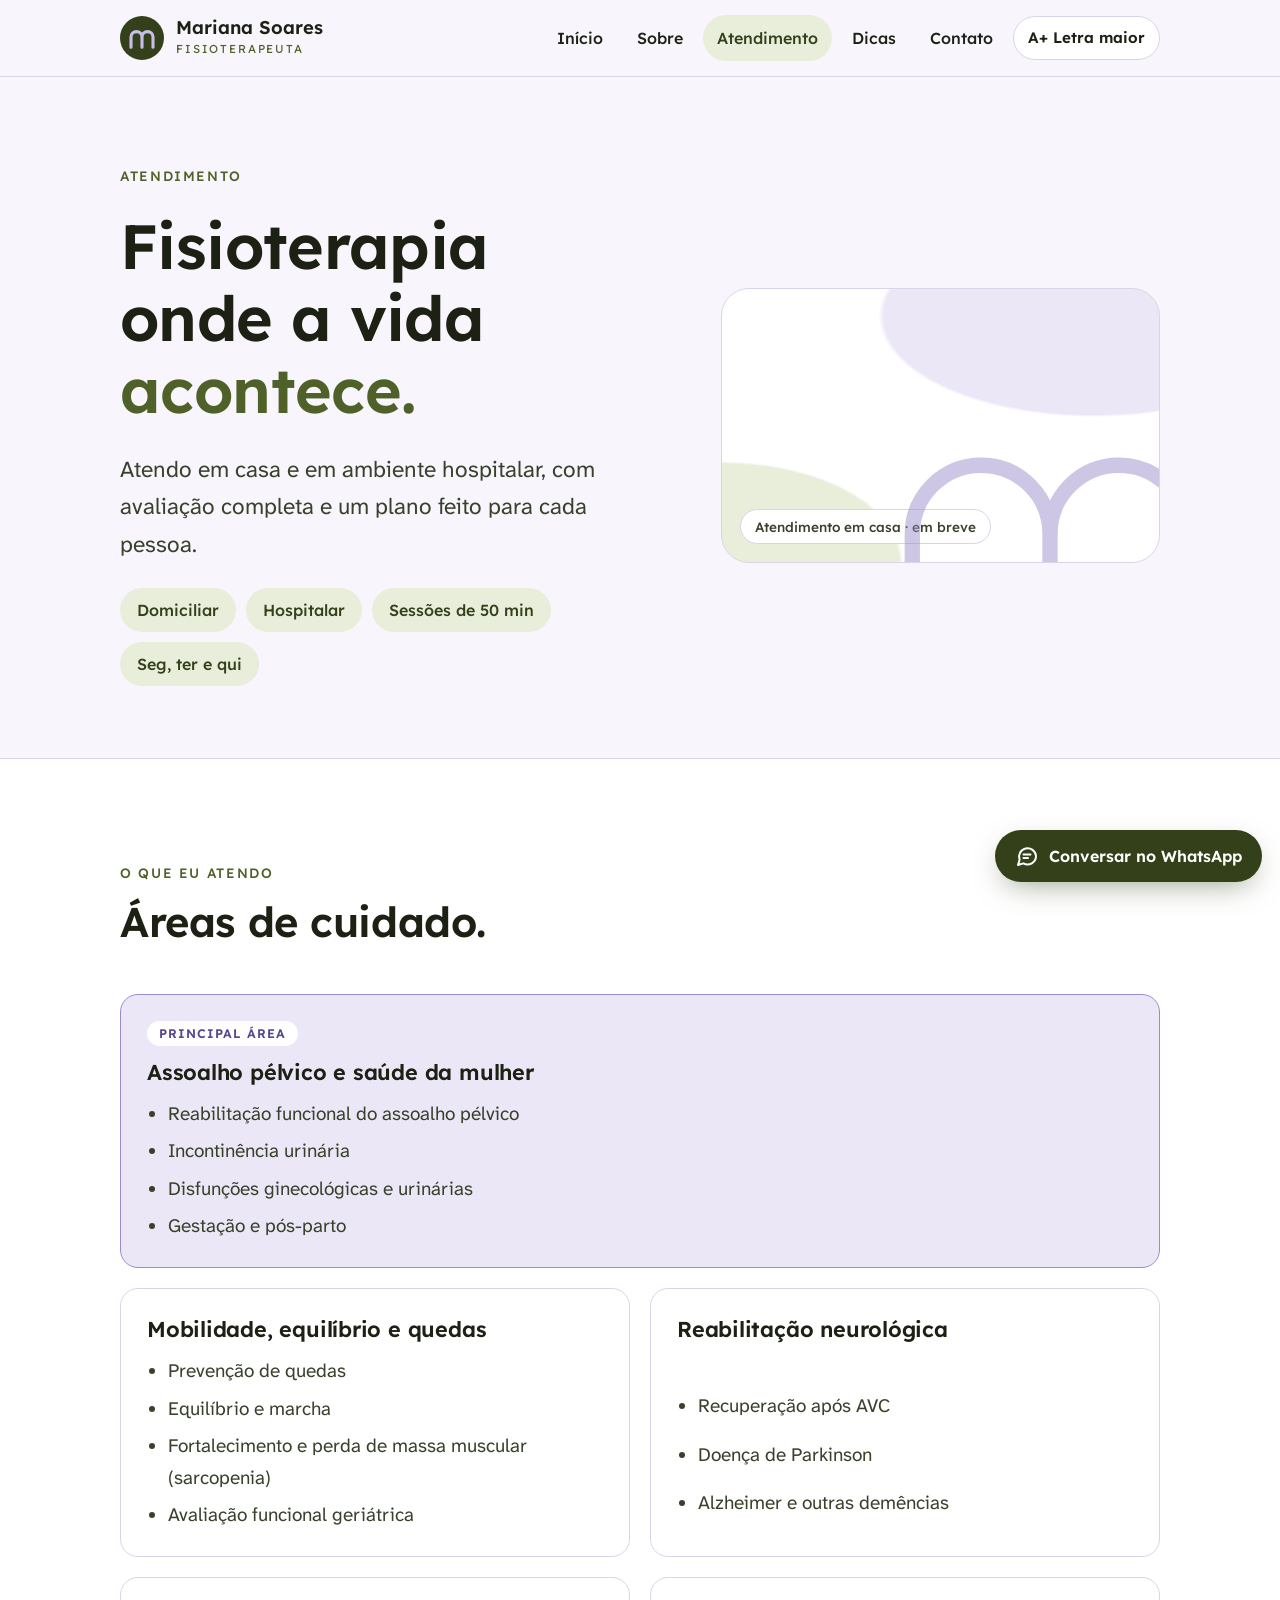
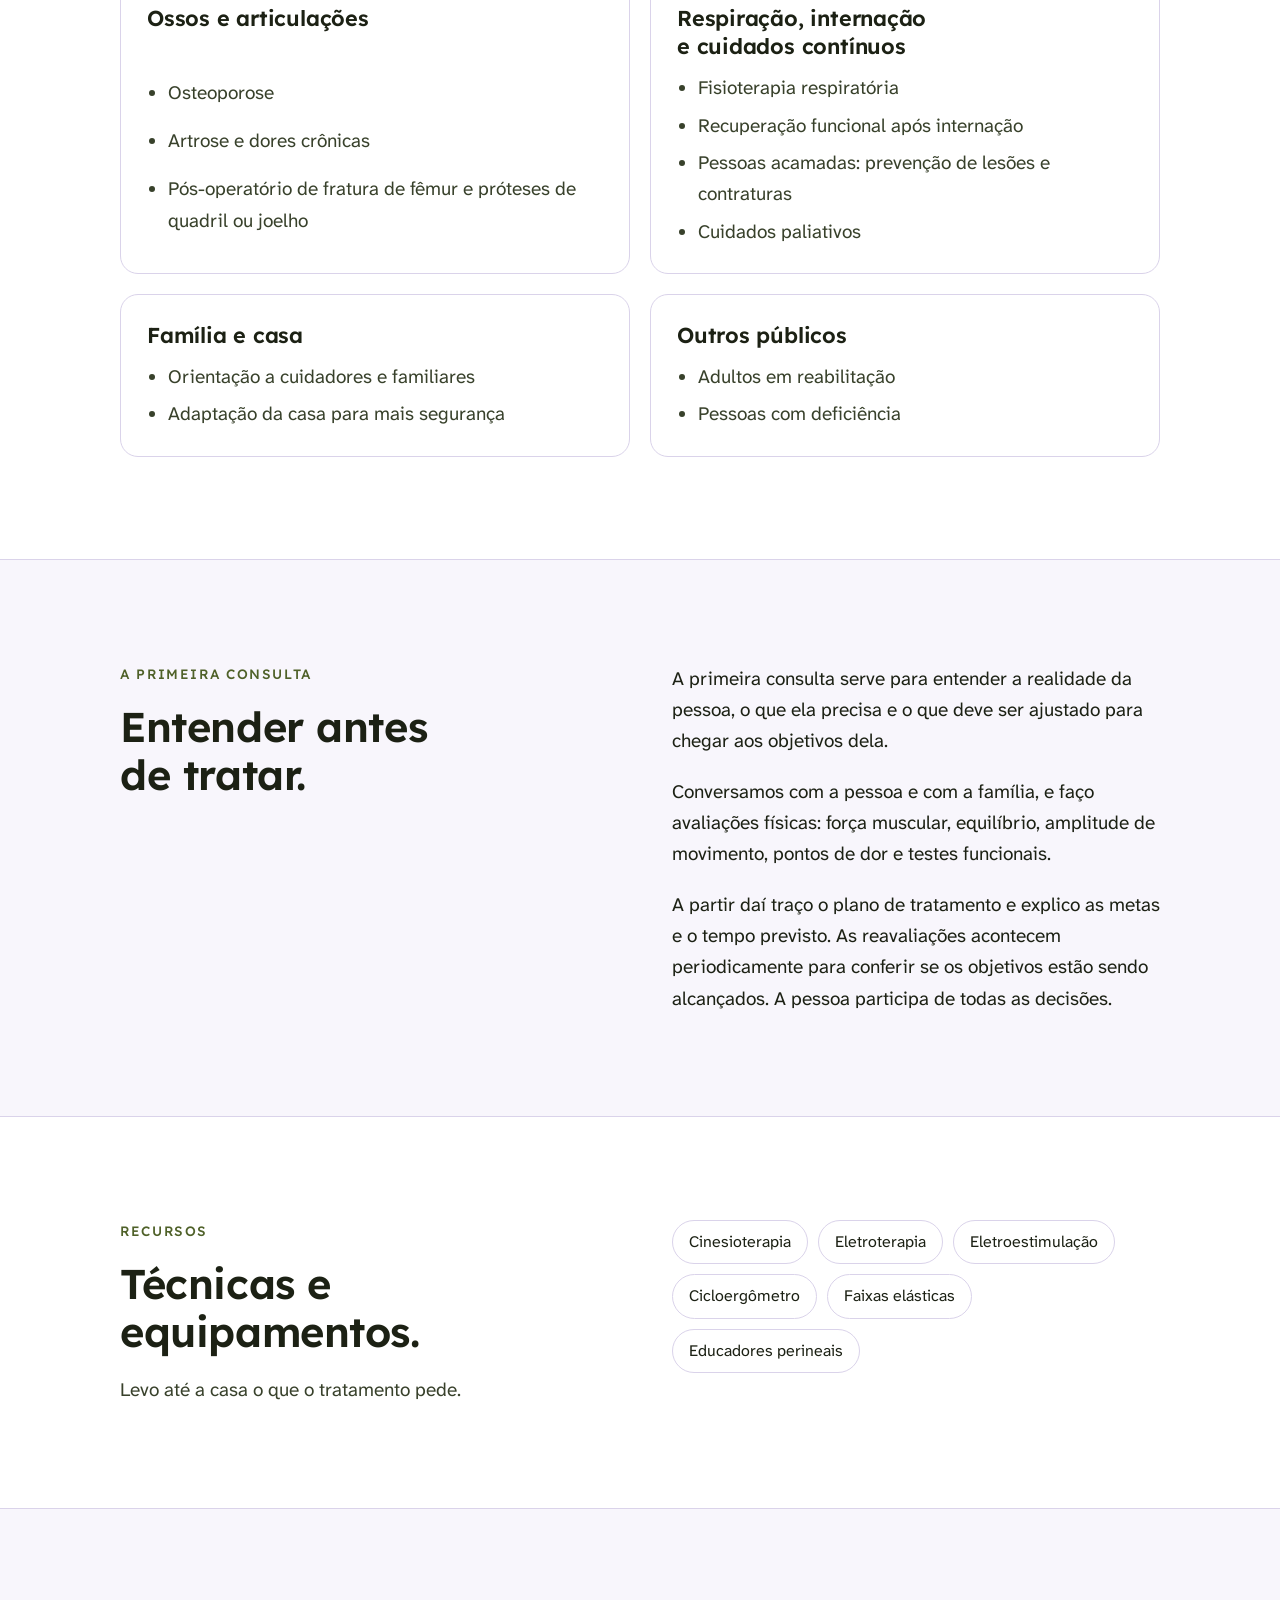
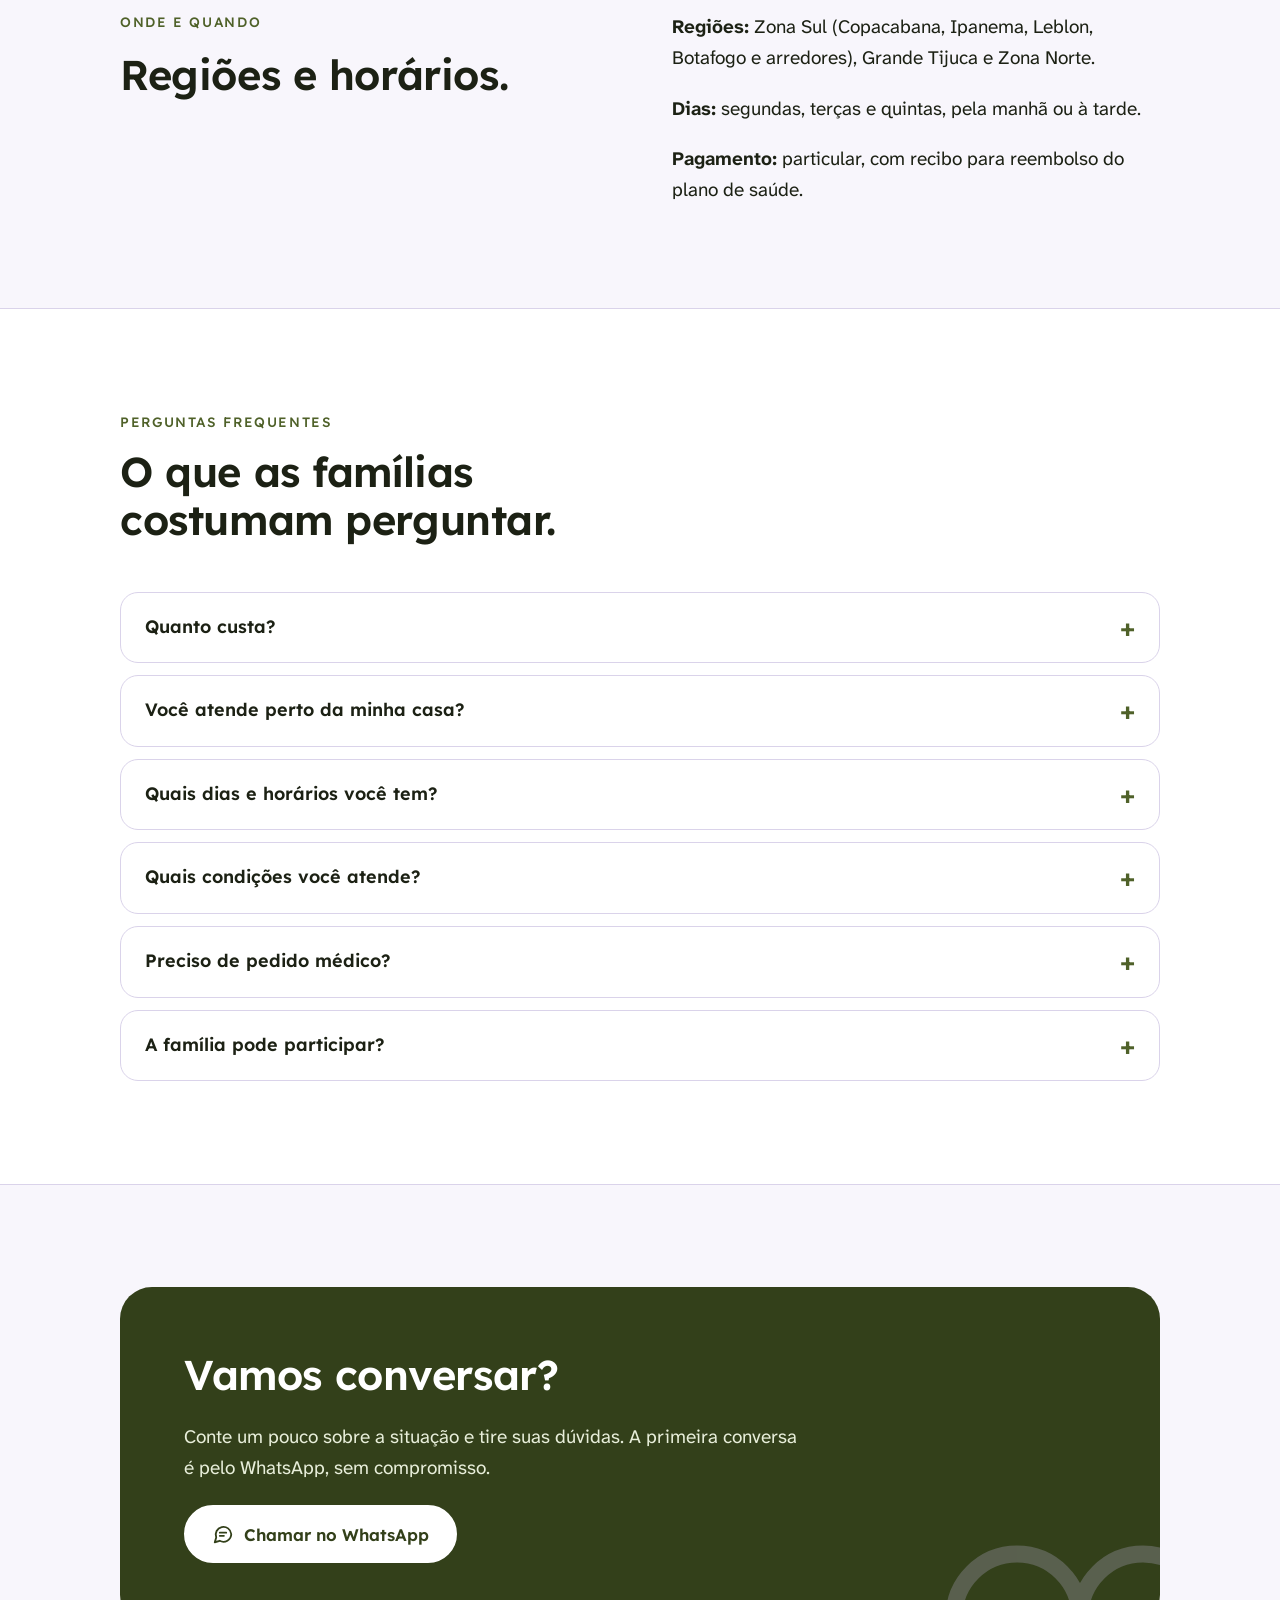
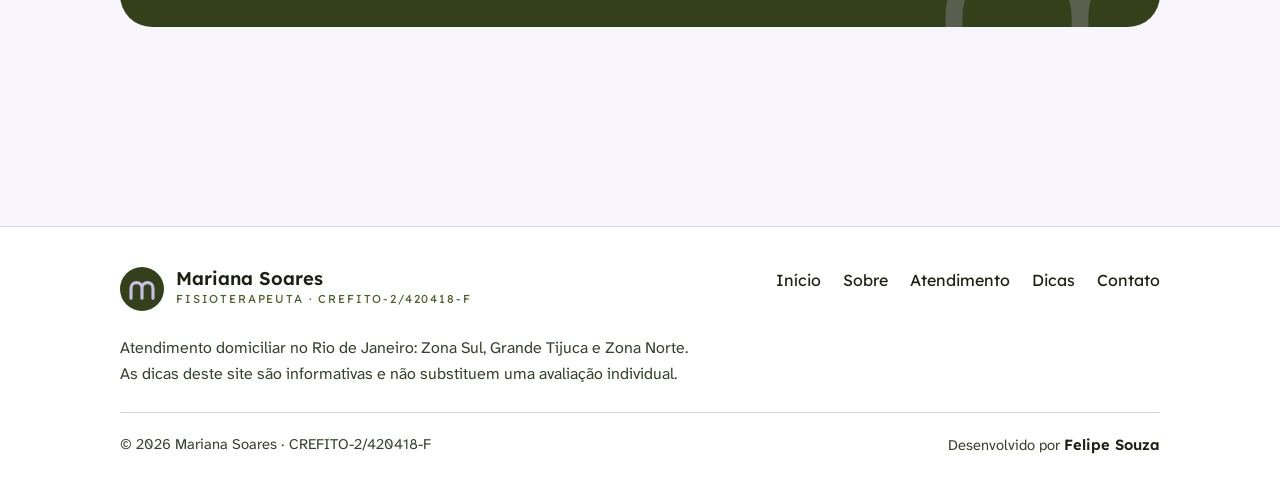
==== atendimento.html @ 3670d125 "Add files via upload" ====
<!doctype html>
<html lang="pt-BR">
<head>
<meta charset="utf-8">
<meta name="viewport" content="width=device-width,initial-scale=1">
<title>Atendimento · Mariana Soares, Fisioterapeuta</title>
<meta name="description" content="Fisioterapia domiciliar no Rio: assoalho pélvico, prevenção de quedas, reabilitação neurológica e pós-operatória.">
<meta name="robots" content="noindex,nofollow">
<meta name="theme-color" content="#33401A">
<link rel="icon" href="favicon.svg" type="image/svg+xml">
<link rel="preconnect" href="https://fonts.googleapis.com">
<link rel="preconnect" href="https://fonts.gstatic.com" crossorigin>
<link rel="stylesheet" href="https://fonts.googleapis.com/css2?family=Atkinson+Hyperlegible+Next:wght@400;600&family=Lexend:wght@500;600&display=swap">
<link rel="stylesheet" href="style.css">
<script>try{if(localStorage.getItem("letra")==="grande")document.documentElement.classList.add("grande")}catch(e){}</script>
</head>
<body>
<a class="skip" href="#conteudo">Pular para o conteúdo</a>
<header class="top">
  <div class="wrap">
    <a class="brand" href="index.html" aria-label="Mariana Soares, Fisioterapeuta. Página inicial"><svg viewBox="0 0 48 48" aria-hidden="true"><circle cx="24" cy="24" r="24" fill="#33401A"/><path d="M12 34V23a6 6 0 0 1 12 0v11M24 23a6 6 0 0 1 12 0v11" fill="none" stroke="#C9BEEA" stroke-width="3.4" stroke-linecap="round"/></svg><div><b>Mariana Soares</b><span>Fisioterapeuta</span></div></a>
    <button class="menubtn" id="menubtn" aria-expanded="false" aria-controls="nav">Menu</button>
    <nav class="nav" id="nav" aria-label="Principal"><a href="index.html">Início</a><a href="sobre.html">Sobre</a><a href="atendimento.html" aria-current=page>Atendimento</a><a href="dicas.html">Dicas</a><a href="contato.html">Contato</a>
      <div class="tools"><button class="fontbtn" id="fontbtn" aria-pressed="false" title="Aumentar o tamanho das letras">A+ Letra maior</button></div>
    </nav>
  </div>
</header>
<main id="conteudo">

<section class="hero"><div class="wrap">
  <div class="stack">
    <span class="kicker">Atendimento</span>
    <h1>Fisioterapia onde a vida <em>acontece.</em></h1>
    <p class="lead">Atendo em casa e em ambiente hospitalar, com avaliação completa e um plano feito para cada pessoa.</p>
    <ul class="chips olive"><li>Domiciliar</li><li>Hospitalar</li><li>Sessões de 50 min</li><li>Seg, ter e qui</li></ul>
  </div>
  <div class="foto wide" role="img" aria-label="Atendimento em casa"><svg class="arc" viewBox="0 0 200 120" aria-hidden="true"><path d="M10 120V70a45 45 0 0 1 90 0v50M100 70a45 45 0 0 1 90 0v50" fill="none" stroke="#9C8CCB" stroke-width="10" stroke-linecap="round" opacity=".55"/></svg><span class="tag">Atendimento em casa · em breve</span></div>
</div></section>

<section class="s tint"><div class="wrap">
  <div class="s-head"><span class="kicker">O que eu atendo</span><h2>Áreas de cuidado.</h2></div>
  <div class="groups">
    <div class="group feature"><span class="badge">Principal área</span><h3>Assoalho pélvico e saúde da mulher</h3><ul><li>Reabilitação funcional do assoalho pélvico</li><li>Incontinência urinária</li><li>Disfunções ginecológicas e urinárias</li><li>Gestação e pós-parto</li></ul></div>
    <div class="group"><h3>Mobilidade, equilíbrio e quedas</h3><ul><li>Prevenção de quedas</li><li>Equilíbrio e marcha</li><li>Fortalecimento e perda de massa muscular (sarcopenia)</li><li>Avaliação funcional geriátrica</li></ul></div>
    <div class="group"><h3>Reabilitação neurológica</h3><ul><li>Recuperação após AVC</li><li>Doença de Parkinson</li><li>Alzheimer e outras demências</li></ul></div>
    <div class="group"><h3>Ossos e articulações</h3><ul><li>Osteoporose</li><li>Artrose e dores crônicas</li><li>Pós-operatório de fratura de fêmur e próteses de quadril ou joelho</li></ul></div>
    <div class="group"><h3>Respiração, internação e cuidados contínuos</h3><ul><li>Fisioterapia respiratória</li><li>Recuperação funcional após internação</li><li>Pessoas acamadas: prevenção de lesões e contraturas</li><li>Cuidados paliativos</li></ul></div>
    <div class="group"><h3>Família e casa</h3><ul><li>Orientação a cuidadores e familiares</li><li>Adaptação da casa para mais segurança</li></ul></div>
    <div class="group"><h3>Outros públicos</h3><ul><li>Adultos em reabilitação</li><li>Pessoas com deficiência</li></ul></div>
  </div>
</div></section>

<section class="s"><div class="wrap split">
  <div class="stack"><span class="kicker">A primeira consulta</span><h2>Entender antes de tratar.</h2></div>
  <div class="prose">
    <p>A primeira consulta serve para entender a realidade da pessoa, o que ela precisa e o que deve ser ajustado para chegar aos objetivos dela.</p>
    <p>Conversamos com a pessoa e com a família, e faço avaliações físicas: força muscular, equilíbrio, amplitude de movimento, pontos de dor e testes funcionais.</p>
    <p>A partir daí traço o plano de tratamento e explico as metas e o tempo previsto. As reavaliações acontecem periodicamente para conferir se os objetivos estão sendo alcançados. A pessoa participa de todas as decisões.</p>
  </div>
</div></section>

<section class="s tint"><div class="wrap split">
  <div class="stack"><span class="kicker">Recursos</span><h2>Técnicas e equipamentos.</h2><p style="color:var(--ink-2)">Levo até a casa o que o tratamento pede.</p></div>
  <ul class="chips"><li>Cinesioterapia</li><li>Eletroterapia</li><li>Eletroestimulação</li><li>Cicloergômetro</li><li>Faixas elásticas</li><li>Educadores perineais</li></ul>
</div></section>

<section class="s"><div class="wrap split">
  <div class="stack"><span class="kicker">Onde e quando</span><h2>Regiões e horários.</h2></div>
  <div class="prose">
    <p><b>Regiões:</b> Zona Sul (Copacabana, Ipanema, Leblon, Botafogo e arredores), Grande Tijuca e Zona Norte.</p>
    <p><b>Dias:</b> segundas, terças e quintas, pela manhã ou à tarde.</p>
    <p><b>Pagamento:</b> particular, com recibo para reembolso do plano de saúde.</p>
  </div>
</div></section>

<section class="s tint" id="perguntas"><div class="wrap">
  <div class="s-head"><span class="kicker">Perguntas frequentes</span><h2>O que as famílias costumam perguntar.</h2></div>
  <details class="faq"><summary>Quanto custa?</summary><div class="prose"><p>Os valores dependem do tipo de atendimento e da frequência. Me chame no WhatsApp que eu explico tudo com calma. Os atendimentos são particulares e eu emito recibo para você pedir reembolso ao seu plano de saúde.</p></div></details><details class="faq"><summary>Você atende perto da minha casa?</summary><div class="prose"><p>Atendo em domicílio na Zona Sul, na Grande Tijuca e na Zona Norte do Rio de Janeiro. Se você mora em outro bairro, me chame mesmo assim que conversamos.</p></div></details><details class="faq"><summary>Quais dias e horários você tem?</summary><div class="prose"><p>Segundas, terças e quintas, pela manhã ou à tarde. Combinamos o melhor horário para a rotina da pessoa e da família.</p></div></details><details class="faq"><summary>Quais condições você atende?</summary><div class="prose"><p>Atendo principalmente pessoas idosas e reabilitação do assoalho pélvico. A lista completa está nesta página, em “O que eu atendo”. Na dúvida, pergunte.</p></div></details><details class="faq"><summary>Preciso de pedido médico?</summary><div class="prose"><p>Não é obrigatório para começar. Mas, se a pessoa tiver laudos, exames ou orientações do médico, vale separar para a primeira avaliação.</p></div></details><details class="faq"><summary>A família pode participar?</summary><div class="prose"><p>Pode e deve. Na avaliação converso com a pessoa e com quem cuida dela, e dou orientações para o dia a dia entre as sessões.</p></div></details>
</div></section>
<section class="s"><div class="wrap"><div class="cta">
<svg class="deco" viewBox="0 0 200 120" aria-hidden="true"><path d="M10 120V70a45 45 0 0 1 90 0v50M100 70a45 45 0 0 1 90 0v50" fill="none" stroke="#C9BEEA" stroke-width="12" stroke-linecap="round"/></svg>
<h2>Vamos conversar?</h2><p>Conte um pouco sobre a situação e tire suas dúvidas. A primeira conversa é pelo WhatsApp, sem compromisso.</p>
<div class="row"><a class="btn" href="https://wa.me/5521988644272?text=Ol%C3%A1%2C%20Mariana%21%20Vim%20pelo%20site%20e%20gostaria%20de%20saber%20mais%20sobre%20o%20atendimento." target="_blank" rel="noopener"><svg viewBox="0 0 24 24" fill="none" stroke="currentColor" stroke-width="2" stroke-linecap="round" stroke-linejoin="round" aria-hidden="true"><path d="M21 12a8.5 8.5 0 0 1-12.6 7.4L3 21l1.6-5.2A8.5 8.5 0 1 1 21 12Z"/><path d="M8.5 10.5h7M8.5 14h4.5"/></svg> Chamar no WhatsApp</a></div>
</div></div></section>

</main>
<footer class="foot">
  <div class="wrap">
    <div class="foot-top">
      <a class="brand" href="index.html"><svg viewBox="0 0 48 48" aria-hidden="true"><circle cx="24" cy="24" r="24" fill="#33401A"/><path d="M12 34V23a6 6 0 0 1 12 0v11M24 23a6 6 0 0 1 12 0v11" fill="none" stroke="#C9BEEA" stroke-width="3.4" stroke-linecap="round"/></svg><div><b>Mariana Soares</b><span>Fisioterapeuta · CREFITO-2/420418-F</span></div></a>
      <nav aria-label="Rodapé"><a href="index.html">Início</a><a href="sobre.html">Sobre</a><a href="atendimento.html">Atendimento</a><a href="dicas.html">Dicas</a><a href="contato.html">Contato</a></nav>
    </div>
    <p>Atendimento domiciliar no Rio de Janeiro: Zona Sul, Grande Tijuca e Zona Norte.<br>As dicas deste site são informativas e não substituem uma avaliação individual.</p>
    <div class="foot-bottom"><span>© 2026 Mariana Soares · CREFITO-2/420418-F</span><span class="credit">Desenvolvido por <b>Felipe Souza</b></span></div>
  </div>
</footer>
<a class="wa" href="https://wa.me/5521988644272?text=Ol%C3%A1%2C%20Mariana%21%20Vim%20pelo%20site%20e%20gostaria%20de%20saber%20mais%20sobre%20o%20atendimento." target="_blank" rel="noopener"><svg viewBox="0 0 24 24" fill="none" stroke="currentColor" stroke-width="2" stroke-linecap="round" stroke-linejoin="round" aria-hidden="true"><path d="M21 12a8.5 8.5 0 0 1-12.6 7.4L3 21l1.6-5.2A8.5 8.5 0 1 1 21 12Z"/><path d="M8.5 10.5h7M8.5 14h4.5"/></svg><span>Conversar no WhatsApp</span></a>
<script>
(function(){
  var b=document.getElementById("menubtn"),n=document.getElementById("nav");
  b.addEventListener("click",function(){var o=n.classList.toggle("open");b.setAttribute("aria-expanded",o)});
  var f=document.getElementById("fontbtn"),r=document.documentElement;
  function sync(){var g=r.classList.contains("grande");f.setAttribute("aria-pressed",g);f.textContent=g?"A– Letra normal":"A+ Letra maior"}
  f.addEventListener("click",function(){r.classList.toggle("grande");try{localStorage.setItem("letra",r.classList.contains("grande")?"grande":"normal")}catch(e){}sync()});
  sync();
})();
</script>
</body>
</html>
---- style.css ----
/* Mariana Soares · Fisioterapia
   Identidade: oliva + lavanda, sem cinzas. Tipografia pensada para leitura de pessoas idosas:
   Lexend (títulos) e Atkinson Hyperlegible (texto), ambas criadas para legibilidade. */
:root{
  --bg:#F8F6FC;          /* branco lavanda */
  --surface:#FFFFFF;
  --ink:#1C2114;         /* quase preto, puxado para oliva */
  --ink-2:#38412B;       /* texto secundário: oliva escuro, contraste alto */
  --olive:#4F6129;
  --olive-deep:#33401A;
  --olive-soft:#E8EEDA;
  --lav:#5A4791;         /* links e detalhes */
  --lav-mid:#9C8CCB;
  --lav-soft:#ECE7F7;
  --line:#DAD3EA;
  --head:"Lexend", "Atkinson Hyperlegible Next", system-ui, sans-serif;
  --body:"Atkinson Hyperlegible Next", "Atkinson Hyperlegible", system-ui, -apple-system, "Segoe UI", sans-serif;
  --r:18px;
  --fs:1.1875rem;        /* 19px */
}
html.grande{--fs:1.375rem}
*{box-sizing:border-box}
html{scroll-behavior:smooth}
body{margin:0;background:var(--bg);color:var(--ink);font:400 var(--fs)/1.65 var(--body);-webkit-font-smoothing:antialiased}
img{max-width:100%;display:block}
a{color:var(--lav);text-underline-offset:3px;text-decoration-thickness:2px}
a:hover{color:var(--olive-deep)}
:focus-visible{outline:3px solid var(--lav);outline-offset:3px;border-radius:6px}
.skip{position:absolute;left:-999px;top:8px;background:var(--olive-deep);color:#fff;padding:10px 16px;border-radius:10px;z-index:50}
.skip:focus{left:12px}
.wrap{max-width:1120px;margin:0 auto;padding-inline:clamp(18px,4vw,40px)}
h1,h2,h3{font-family:var(--head);font-weight:600;line-height:1.15;margin:0;text-wrap:balance;letter-spacing:-.01em;color:var(--ink)}
h1{font-size:clamp(2.3rem,5.6vw,3.9rem)}
h2{font-size:clamp(1.8rem,3.6vw,2.6rem)}
h3{font-size:1.35rem;line-height:1.3}
p{margin:0}
.lead{font-size:1.2em;color:var(--ink-2);max-width:38ch}
.kicker{font-family:var(--head);font-weight:500;font-size:.85rem;letter-spacing:.12em;text-transform:uppercase;color:var(--olive)}
.stack{display:grid;gap:18px}
.prose{display:grid;gap:1em;max-width:64ch}
.prose ul{margin:0;padding-left:1.2em;display:grid;gap:.35em}

/* header */
.top{position:sticky;top:0;z-index:20;background:color-mix(in srgb,var(--bg) 92%,transparent);backdrop-filter:blur(10px);border-bottom:1px solid var(--line)}
.top .wrap{display:flex;align-items:center;gap:20px;min-height:76px}
.brand{display:flex;align-items:center;gap:12px;text-decoration:none;color:var(--ink);flex:none}
.brand svg{width:44px;height:44px;flex:none}
.brand b{display:block;font-family:var(--head);font-weight:600;font-size:1.15rem;line-height:1.1}
.brand span{display:block;font-family:var(--head);font-size:.72rem;letter-spacing:.16em;text-transform:uppercase;color:var(--olive)}
.nav{display:flex;align-items:center;gap:6px;margin-left:auto}
.nav a{font-family:var(--head);font-weight:500;font-size:1rem;color:var(--ink);text-decoration:none;padding:10px 14px;border-radius:999px}
.nav a:hover{background:var(--lav-soft)}
.nav a[aria-current=page]{background:var(--olive-soft);color:var(--olive-deep)}
.tools{display:flex;align-items:center;gap:8px}
.fontbtn{font:600 .95rem var(--head);background:var(--surface);color:var(--ink);border:1.5px solid var(--line);border-radius:999px;padding:8px 14px;cursor:pointer;min-height:44px}
.fontbtn[aria-pressed=true]{background:var(--lav-soft);border-color:var(--lav-mid)}
.menubtn{display:none;font:600 1rem var(--head);background:var(--olive-deep);color:#fff;border:0;border-radius:999px;padding:10px 18px;min-height:46px;cursor:pointer}
@media (max-width:980px){
  .menubtn{display:inline-flex;margin-left:auto}
  .nav{display:none;position:absolute;left:0;right:0;top:100%;background:var(--surface);border-bottom:1px solid var(--line);flex-direction:column;align-items:stretch;padding:12px clamp(18px,4vw,40px) 20px;gap:4px}
  .nav.open{display:flex}
  .nav a{font-size:1.15rem;padding:14px 16px}
  .tools{padding-top:8px}
}

/* buttons */
.btn{display:inline-flex;align-items:center;gap:10px;font:600 1.05rem var(--head);text-decoration:none;border-radius:999px;padding:16px 26px;min-height:56px;border:2px solid var(--olive-deep);background:var(--olive-deep);color:#fff;transition:transform .15s, background .15s}
.btn:hover{background:var(--olive);border-color:var(--olive);color:#fff;transform:translateY(-1px)}
.btn.alt{background:transparent;color:var(--olive-deep)}
.btn.alt:hover{background:var(--olive-soft);color:var(--olive-deep)}
.btn svg{width:22px;height:22px;flex:none}
.row{display:flex;flex-wrap:wrap;gap:12px;align-items:center}

/* hero */
.hero{padding-block:clamp(40px,7vw,88px) clamp(40px,6vw,72px)}
.hero .wrap{display:grid;grid-template-columns:1.1fr .9fr;gap:clamp(28px,5vw,64px);align-items:center}
.hero h1 em{font-style:normal;color:var(--olive)}
.hero .stack{gap:24px}
@media (max-width:860px){.hero .wrap{grid-template-columns:1fr}}

/* photo frames (placeholders até as fotos chegarem) */
.foto{position:relative;border-radius:28px;overflow:hidden;background:
  radial-gradient(120% 90% at 85% 10%,var(--lav-soft) 0 40%,transparent 41%),
  radial-gradient(90% 80% at 0% 100%,var(--olive-soft) 0 45%,transparent 46%),
  var(--surface);border:1px solid var(--line);aspect-ratio:4/5;display:grid;place-items:end start;max-width:100%}
.foto.wide{aspect-ratio:16/10}
.foto img{position:absolute;inset:0;width:100%;height:100%;object-fit:cover}
.foto .tag{margin:18px;font:500 .85rem var(--head);background:var(--surface);color:var(--ink-2);padding:8px 14px;border-radius:999px;border:1px solid var(--line)}
.arc{position:absolute;inset:auto -10% -18% auto;width:70%;opacity:.9}

/* facts strip */
.facts{background:var(--olive-deep);color:#fff}
.facts .wrap{display:flex;flex-wrap:wrap;gap:10px 36px;padding-block:22px;font-family:var(--head);font-size:1.02rem}
.facts span{display:flex;align-items:center;gap:10px}
.facts span::before{content:"";width:9px;height:9px;border-radius:50%;background:var(--lav-mid);flex:none}

/* sections */
section.s{padding-block:clamp(56px,8vw,104px)}
section.s.tint{background:var(--surface);border-block:1px solid var(--line)}
.s-head{display:grid;gap:14px;margin-bottom:clamp(28px,4vw,48px);max-width:60ch}
.s-head p{color:var(--ink-2)}

.cards{display:grid;grid-template-columns:repeat(3,minmax(0,1fr));gap:20px}
@media (max-width:900px){.cards{grid-template-columns:1fr}}
.card{background:var(--surface);border:1px solid var(--line);border-radius:var(--r);padding:28px;display:grid;gap:12px;align-content:start}
.card.feature{background:var(--lav-soft);border-color:var(--lav-mid)}
.card .ic{width:52px;height:52px;border-radius:14px;background:var(--olive-soft);display:grid;place-items:center}
.card.feature .ic{background:var(--surface)}
.card .ic svg{width:28px;height:28px}
.card p{color:var(--ink-2)}
.badge{justify-self:start;font:600 .78rem var(--head);letter-spacing:.08em;text-transform:uppercase;color:var(--lav);background:var(--surface);border-radius:999px;padding:5px 12px}

/* steps: a sequência real do atendimento */
.steps{display:grid;grid-template-columns:repeat(4,minmax(0,1fr));gap:20px;counter-reset:st;list-style:none;margin:0;padding:0}
@media (max-width:900px){.steps{grid-template-columns:1fr 1fr}}
@media (max-width:560px){.steps{grid-template-columns:1fr}}
.steps li{counter-increment:st;display:grid;gap:10px;padding-top:20px;border-top:3px solid var(--olive)}
.steps li::before{content:counter(st);font:600 1rem var(--head);color:var(--olive)}
.steps p{color:var(--ink-2)}

.quote{display:grid;grid-template-columns:auto 1fr;gap:clamp(20px,4vw,48px);align-items:start}
.quote blockquote{margin:0;font-family:var(--head);font-weight:500;font-size:clamp(1.35rem,2.6vw,1.85rem);line-height:1.4;color:var(--ink)}
.quote cite{display:block;margin-top:18px;font:500 1rem var(--body);font-style:normal;color:var(--olive)}
.quote .mark{font:600 6rem/0.8 var(--head);color:var(--lav-mid)}
@media (max-width:640px){.quote{grid-template-columns:1fr}.quote .mark{font-size:4rem}}

.split{display:grid;grid-template-columns:1fr 1fr;gap:clamp(28px,5vw,64px);align-items:start}
@media (max-width:860px){.split{grid-template-columns:1fr}}

.chips{display:flex;flex-wrap:wrap;gap:10px;list-style:none;margin:0;padding:0}
.chips li{background:var(--surface);border:1px solid var(--line);border-radius:999px;padding:8px 16px;font-size:1rem}
.chips.olive li{background:var(--olive-soft);border-color:transparent;color:var(--olive-deep);font-family:var(--head);font-weight:500}

.groups{display:grid;grid-template-columns:repeat(2,minmax(0,1fr));gap:20px}
@media (max-width:760px){.groups{grid-template-columns:1fr}}
.group{background:var(--surface);border:1px solid var(--line);border-radius:var(--r);padding:26px;display:grid;gap:12px}
.group ul{margin:0;padding-left:1.1em;display:grid;gap:6px;color:var(--ink-2)}
.group.feature{grid-column:1/-1;background:var(--lav-soft);border-color:var(--lav-mid)}

.timeline{list-style:none;margin:0;padding:0;display:grid;gap:0}
.timeline li{display:grid;grid-template-columns:110px 1fr;gap:20px;padding:18px 0;border-bottom:1px solid var(--line)}
.timeline b{font-family:var(--head);color:var(--olive)}
@media (max-width:560px){.timeline li{grid-template-columns:1fr;gap:4px}}

details.faq{background:var(--surface);border:1px solid var(--line);border-radius:var(--r);padding:0 24px}
details.faq+details.faq{margin-top:12px}
details.faq summary{cursor:pointer;list-style:none;font:600 1.12rem var(--head);padding:22px 0;display:flex;justify-content:space-between;gap:16px}
details.faq summary::-webkit-details-marker{display:none}
details.faq summary::after{content:"+";font-size:1.6rem;line-height:1;color:var(--olive)}
details.faq[open] summary::after{content:"–"}
details.faq .prose{padding-bottom:22px;color:var(--ink-2)}

/* artigos */
.toc{display:grid;grid-template-columns:repeat(2,minmax(0,1fr));gap:16px}
@media (max-width:760px){.toc{grid-template-columns:1fr}}
.toc a{display:grid;gap:8px;text-decoration:none;color:var(--ink);background:var(--surface);border:1px solid var(--line);border-radius:var(--r);padding:24px}
.toc a:hover{border-color:var(--lav-mid);background:var(--lav-soft)}
.toc small{font:500 .85rem var(--head);color:var(--olive);letter-spacing:.06em;text-transform:uppercase}
article.post{padding-block:clamp(40px,6vw,72px);border-top:1px solid var(--line);scroll-margin-top:90px}
article.post .prose h3{margin-top:.6em}
.note{background:var(--lav-soft);border-radius:var(--r);padding:20px 24px;color:var(--ink);font-size:1rem}

/* contato */
.contact{display:grid;gap:16px}
.contact a.big{display:flex;gap:16px;align-items:center;text-decoration:none;color:var(--ink);background:var(--surface);border:1px solid var(--line);border-radius:var(--r);padding:22px 24px}
.contact a.big:hover{border-color:var(--olive);background:var(--olive-soft)}
.contact a.big svg{width:30px;height:30px;flex:none;color:var(--olive-deep)}
.contact a.big b{display:block;font-family:var(--head);font-size:1.15rem}
.contact a.big span{color:var(--ink-2);font-size:1rem;overflow-wrap:anywhere}

.cta{background:var(--olive-deep);color:#fff;border-radius:32px;padding:clamp(32px,6vw,64px);display:grid;gap:22px;position:relative;overflow:hidden}
.cta h2{color:#fff}
.cta p{color:#E8EEDA;max-width:52ch}
.cta .btn{background:#fff;color:var(--olive-deep);border-color:#fff}
.cta .btn:hover{background:var(--lav-soft);border-color:var(--lav-soft)}
.cta svg.deco{position:absolute;right:-60px;bottom:-60px;width:280px;opacity:.25}

/* footer */
footer.foot{margin-top:clamp(56px,8vw,96px);background:var(--surface);border-top:1px solid var(--line);padding-block:40px 28px;font-size:1rem;color:var(--ink-2)}
footer.foot .wrap{display:grid;gap:24px}
.foot-top{display:flex;flex-wrap:wrap;gap:20px 40px;justify-content:space-between;align-items:flex-start}
.foot nav{display:flex;flex-wrap:wrap;gap:6px 22px}
.foot nav a{color:var(--ink);text-decoration:none;font-family:var(--head)}
.foot nav a:hover{text-decoration:underline}
.foot-bottom{display:flex;flex-wrap:wrap;gap:8px 24px;justify-content:space-between;border-top:1px solid var(--line);padding-top:20px;font-size:.92rem}
.credit b{font-family:var(--head);font-weight:600;color:var(--ink)}

/* whatsapp flutuante */
.wa{position:fixed;right:18px;bottom:18px;z-index:30;display:flex;align-items:center;gap:10px;background:var(--olive-deep);color:#fff;text-decoration:none;font:600 1rem var(--head);padding:14px 20px;border-radius:999px;box-shadow:0 10px 30px -10px rgba(51,64,26,.55)}
.wa:hover{background:var(--olive);color:#fff}
.wa svg{width:24px;height:24px}
@media (max-width:560px){.wa span{display:none}.wa{padding:16px}}

@media (prefers-reduced-motion:reduce){*{transition:none!important;scroll-behavior:auto!important}}
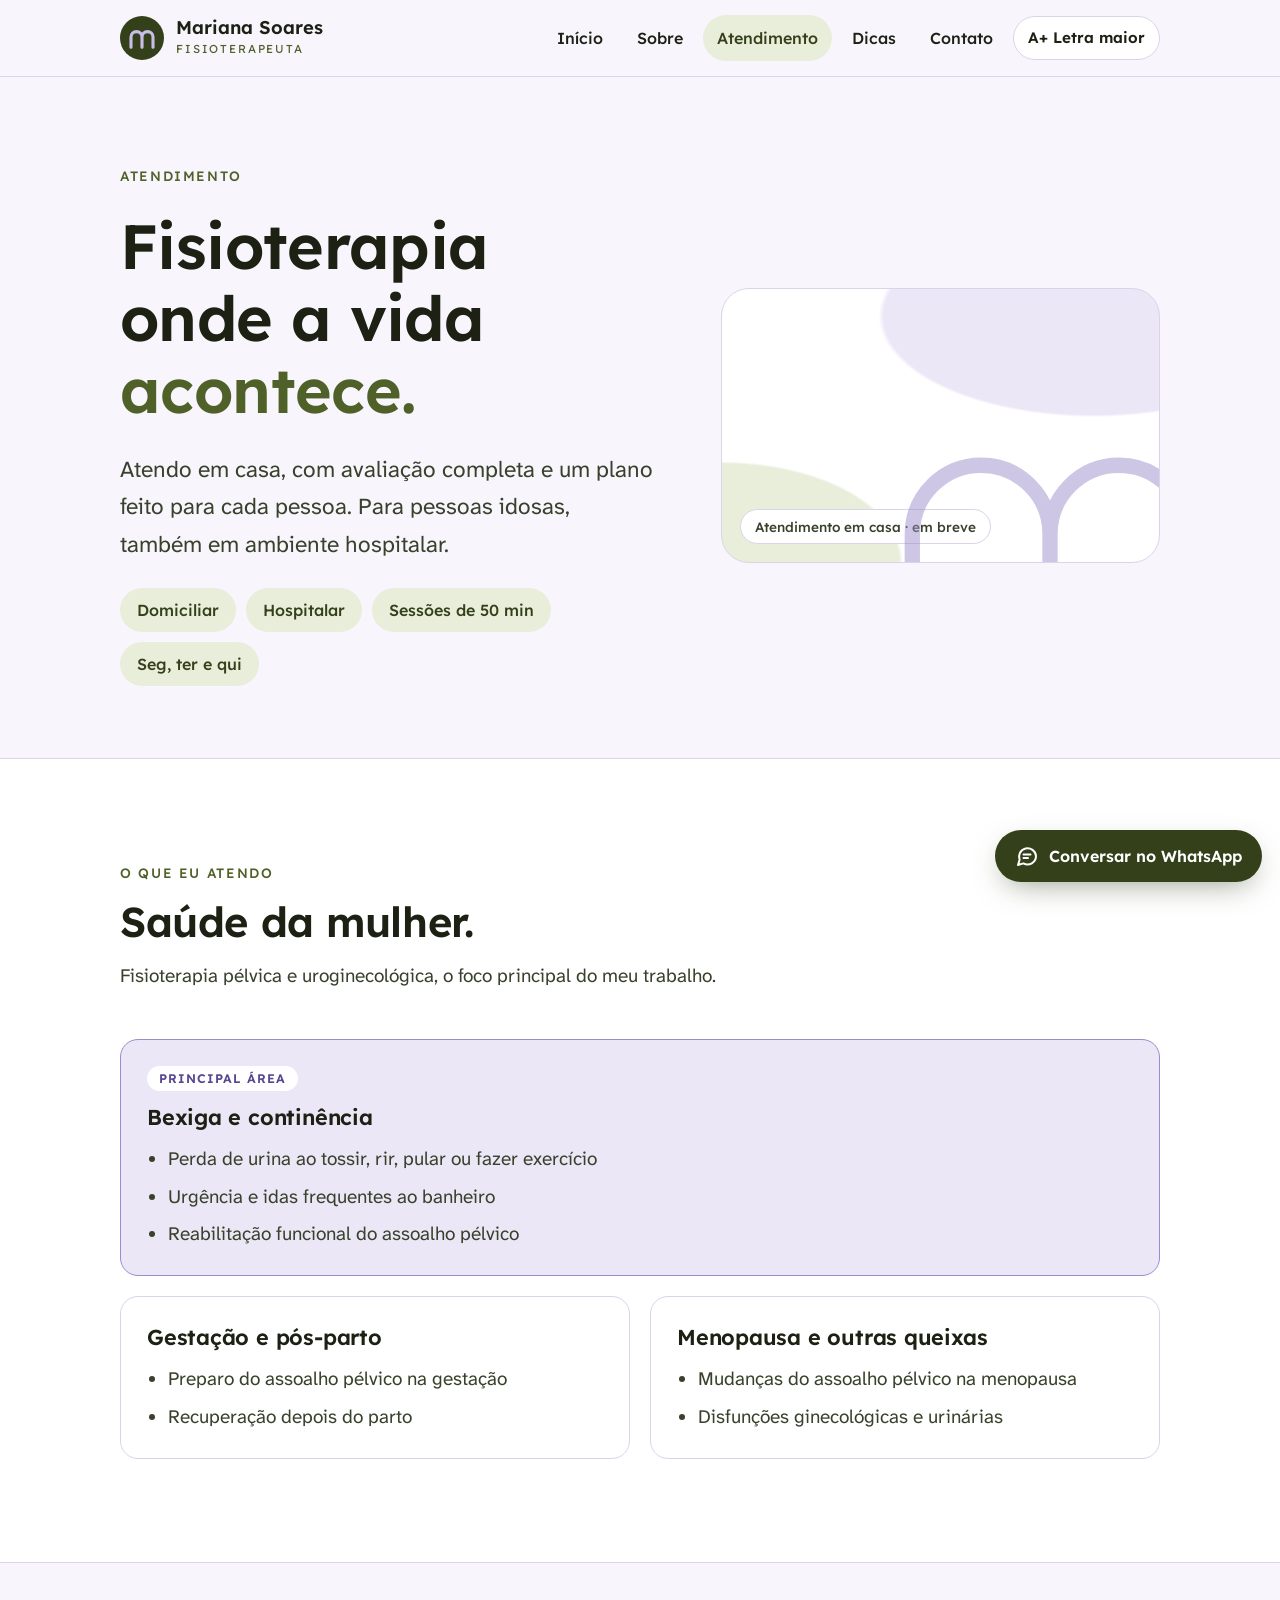
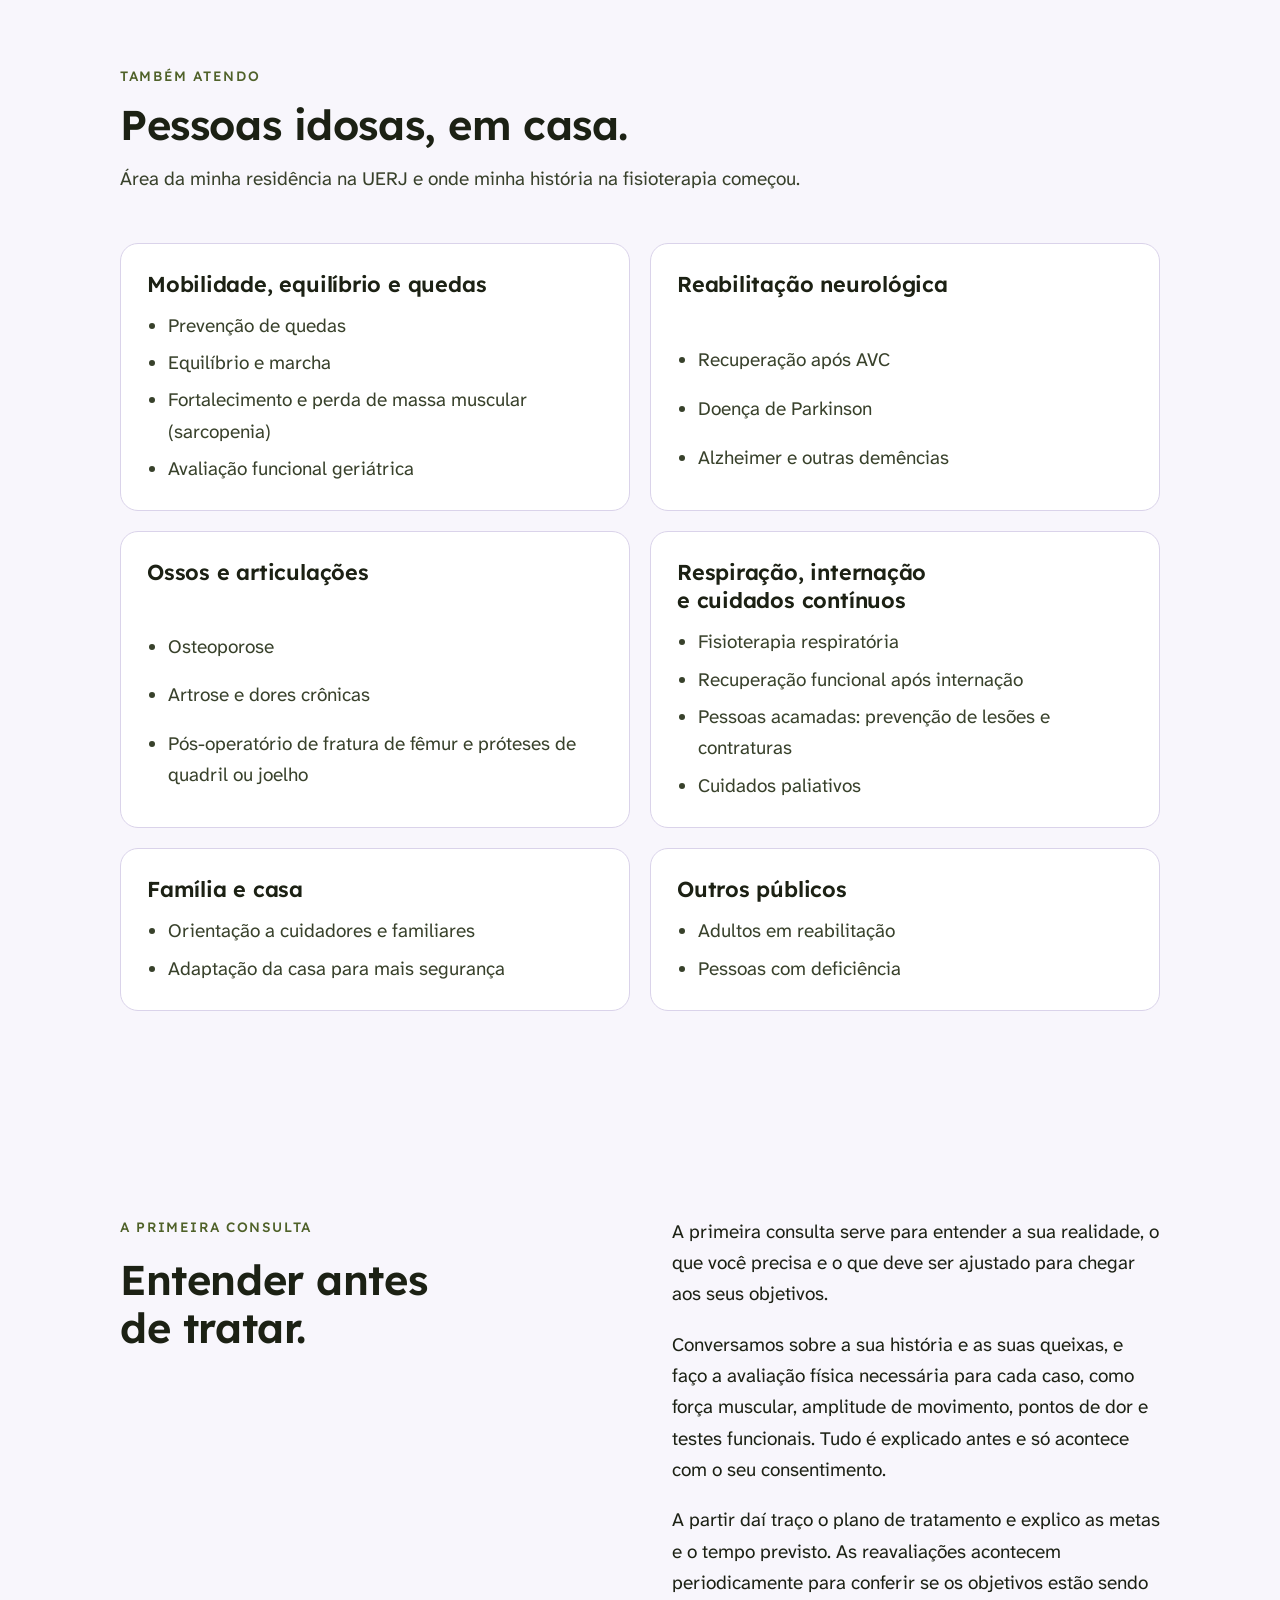
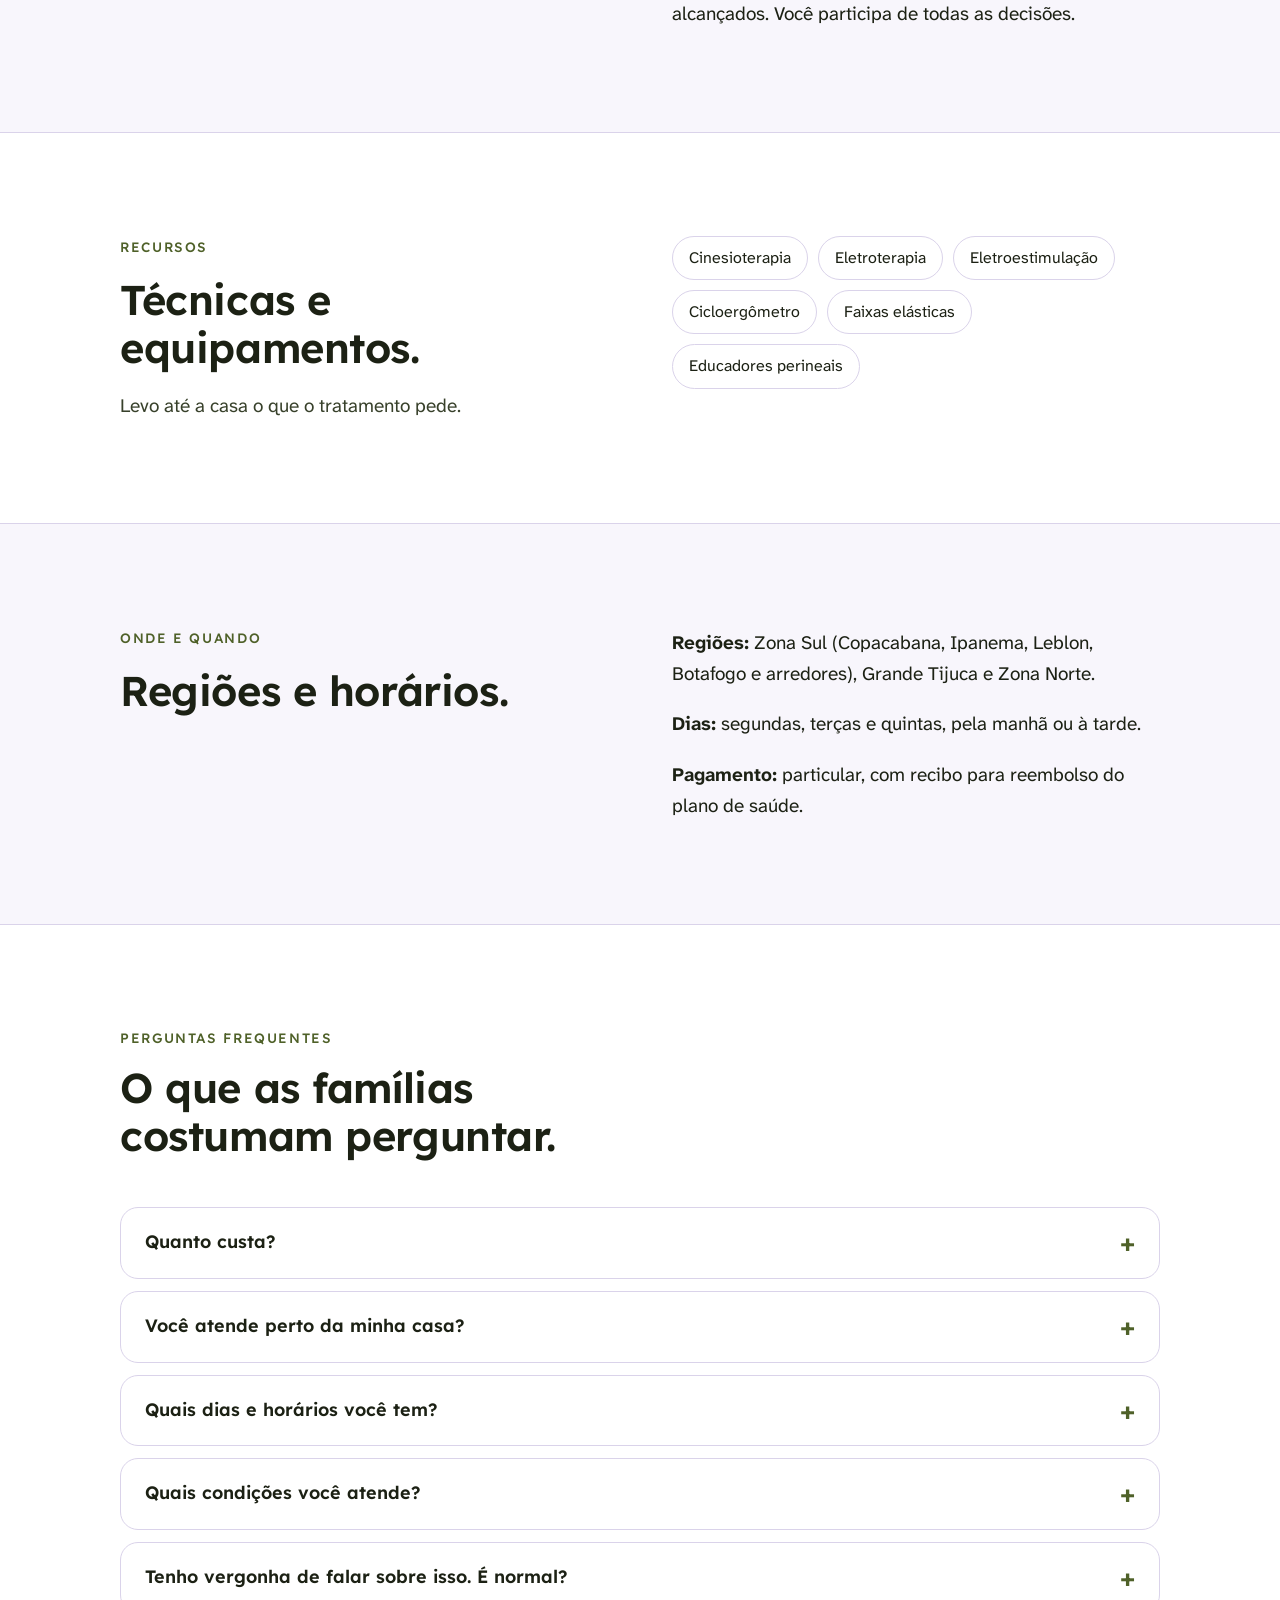
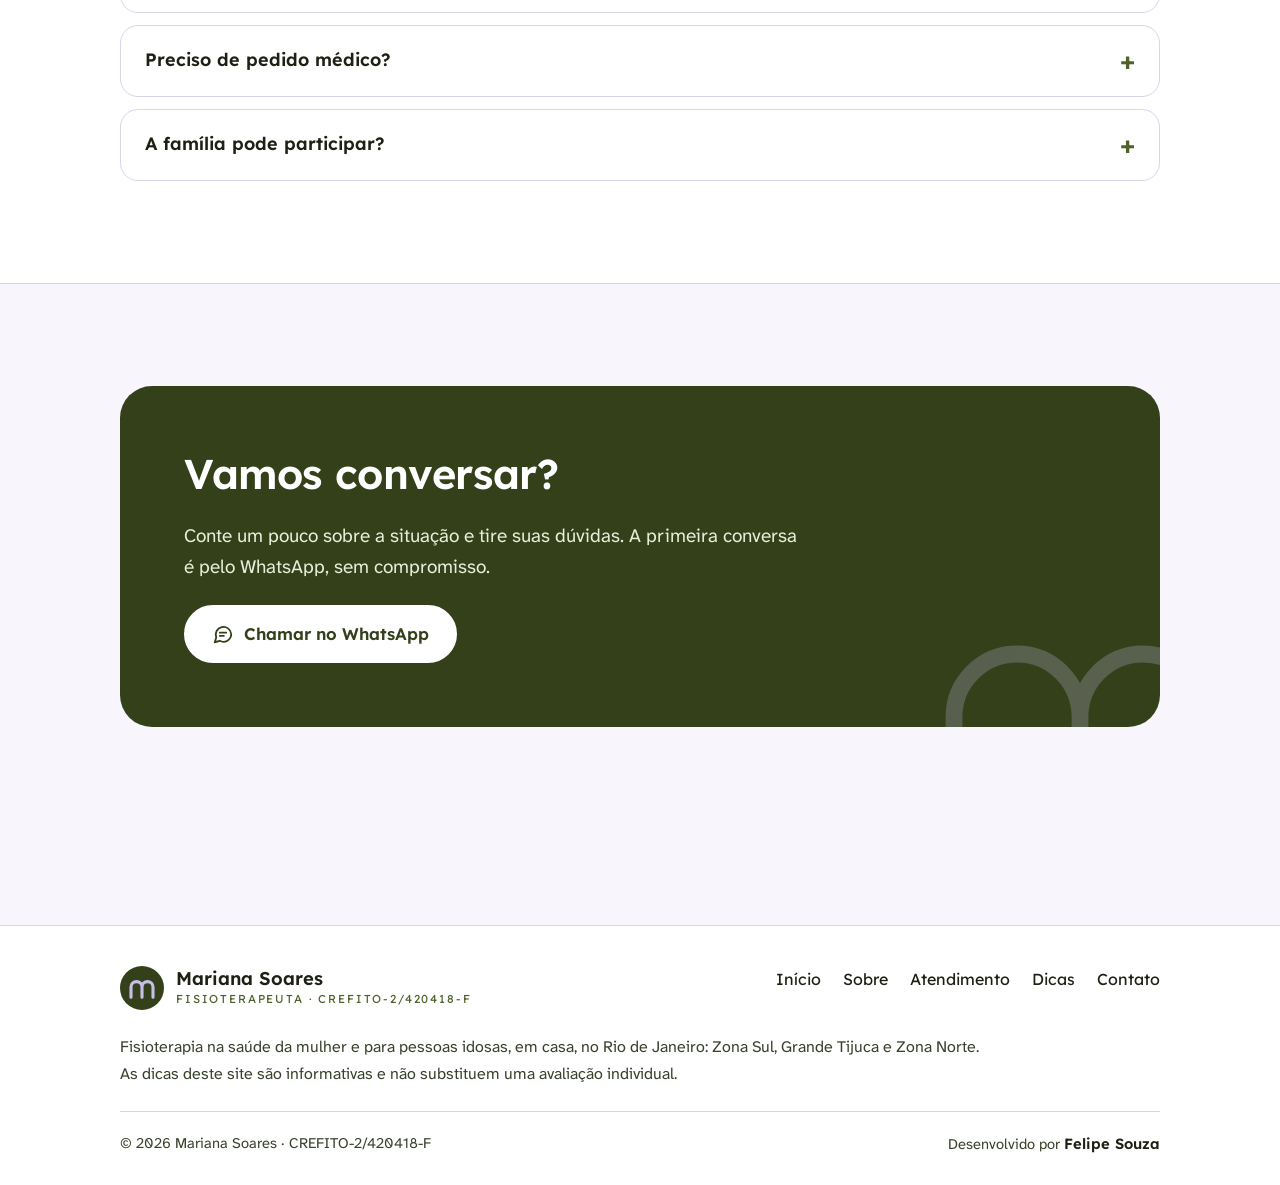
==== commit 1e996976: "Add files via upload" ====
--- a/atendimento.html
+++ b/atendimento.html
@@ -4,7 +4,7 @@
 <meta charset="utf-8">
 <meta name="viewport" content="width=device-width,initial-scale=1">
 <title>Atendimento · Mariana Soares, Fisioterapeuta</title>
-<meta name="description" content="Fisioterapia domiciliar no Rio: assoalho pélvico, prevenção de quedas, reabilitação neurológica e pós-operatória.">
+<meta name="description" content="Fisioterapia pélvica e na saúde da mulher, com atendimento em casa no Rio. Também atende pessoas idosas.">
 <meta name="robots" content="noindex,nofollow">
 <meta name="theme-color" content="#33401A">
 <link rel="icon" href="favicon.svg" type="image/svg+xml">
@@ -31,16 +31,24 @@
   <div class="stack">
     <span class="kicker">Atendimento</span>
     <h1>Fisioterapia onde a vida <em>acontece.</em></h1>
-    <p class="lead">Atendo em casa e em ambiente hospitalar, com avaliação completa e um plano feito para cada pessoa.</p>
+    <p class="lead">Atendo em casa, com avaliação completa e um plano feito para cada pessoa. Para pessoas idosas, também em ambiente hospitalar.</p>
     <ul class="chips olive"><li>Domiciliar</li><li>Hospitalar</li><li>Sessões de 50 min</li><li>Seg, ter e qui</li></ul>
   </div>
   <div class="foto wide" role="img" aria-label="Atendimento em casa"><svg class="arc" viewBox="0 0 200 120" aria-hidden="true"><path d="M10 120V70a45 45 0 0 1 90 0v50M100 70a45 45 0 0 1 90 0v50" fill="none" stroke="#9C8CCB" stroke-width="10" stroke-linecap="round" opacity=".55"/></svg><span class="tag">Atendimento em casa · em breve</span></div>
 </div></section>
 
 <section class="s tint"><div class="wrap">
-  <div class="s-head"><span class="kicker">O que eu atendo</span><h2>Áreas de cuidado.</h2></div>
+  <div class="s-head"><span class="kicker">O que eu atendo</span><h2>Saúde da mulher.</h2><p>Fisioterapia pélvica e uroginecológica, o foco principal do meu trabalho.</p></div>
   <div class="groups">
-    <div class="group feature"><span class="badge">Principal área</span><h3>Assoalho pélvico e saúde da mulher</h3><ul><li>Reabilitação funcional do assoalho pélvico</li><li>Incontinência urinária</li><li>Disfunções ginecológicas e urinárias</li><li>Gestação e pós-parto</li></ul></div>
+    <div class="group feature"><span class="badge">Principal área</span><h3>Bexiga e continência</h3><ul><li>Perda de urina ao tossir, rir, pular ou fazer exercício</li><li>Urgência e idas frequentes ao banheiro</li><li>Reabilitação funcional do assoalho pélvico</li></ul></div>
+    <div class="group"><h3>Gestação e pós-parto</h3><ul><li>Preparo do assoalho pélvico na gestação</li><li>Recuperação depois do parto</li></ul></div>
+    <div class="group"><h3>Menopausa e outras queixas</h3><ul><li>Mudanças do assoalho pélvico na menopausa</li><li>Disfunções ginecológicas e urinárias</li></ul></div>
+  </div>
+</div></section>
+
+<section class="s" id="idosos"><div class="wrap">
+  <div class="s-head"><span class="kicker">Também atendo</span><h2>Pessoas idosas, em casa.</h2><p>Área da minha residência na UERJ e onde minha história na fisioterapia começou.</p></div>
+  <div class="groups">
     <div class="group"><h3>Mobilidade, equilíbrio e quedas</h3><ul><li>Prevenção de quedas</li><li>Equilíbrio e marcha</li><li>Fortalecimento e perda de massa muscular (sarcopenia)</li><li>Avaliação funcional geriátrica</li></ul></div>
     <div class="group"><h3>Reabilitação neurológica</h3><ul><li>Recuperação após AVC</li><li>Doença de Parkinson</li><li>Alzheimer e outras demências</li></ul></div>
     <div class="group"><h3>Ossos e articulações</h3><ul><li>Osteoporose</li><li>Artrose e dores crônicas</li><li>Pós-operatório de fratura de fêmur e próteses de quadril ou joelho</li></ul></div>
@@ -53,9 +61,9 @@
 <section class="s"><div class="wrap split">
   <div class="stack"><span class="kicker">A primeira consulta</span><h2>Entender antes de tratar.</h2></div>
   <div class="prose">
-    <p>A primeira consulta serve para entender a realidade da pessoa, o que ela precisa e o que deve ser ajustado para chegar aos objetivos dela.</p>
-    <p>Conversamos com a pessoa e com a família, e faço avaliações físicas: força muscular, equilíbrio, amplitude de movimento, pontos de dor e testes funcionais.</p>
-    <p>A partir daí traço o plano de tratamento e explico as metas e o tempo previsto. As reavaliações acontecem periodicamente para conferir se os objetivos estão sendo alcançados. A pessoa participa de todas as decisões.</p>
+    <p>A primeira consulta serve para entender a sua realidade, o que você precisa e o que deve ser ajustado para chegar aos seus objetivos.</p>
+    <p>Conversamos sobre a sua história e as suas queixas, e faço a avaliação física necessária para cada caso, como força muscular, amplitude de movimento, pontos de dor e testes funcionais. Tudo é explicado antes e só acontece com o seu consentimento.</p>
+    <p>A partir daí traço o plano de tratamento e explico as metas e o tempo previsto. As reavaliações acontecem periodicamente para conferir se os objetivos estão sendo alcançados. Você participa de todas as decisões.</p>
   </div>
 </div></section>
 
@@ -75,7 +83,7 @@
 
 <section class="s tint" id="perguntas"><div class="wrap">
   <div class="s-head"><span class="kicker">Perguntas frequentes</span><h2>O que as famílias costumam perguntar.</h2></div>
-  <details class="faq"><summary>Quanto custa?</summary><div class="prose"><p>Os valores dependem do tipo de atendimento e da frequência. Me chame no WhatsApp que eu explico tudo com calma. Os atendimentos são particulares e eu emito recibo para você pedir reembolso ao seu plano de saúde.</p></div></details><details class="faq"><summary>Você atende perto da minha casa?</summary><div class="prose"><p>Atendo em domicílio na Zona Sul, na Grande Tijuca e na Zona Norte do Rio de Janeiro. Se você mora em outro bairro, me chame mesmo assim que conversamos.</p></div></details><details class="faq"><summary>Quais dias e horários você tem?</summary><div class="prose"><p>Segundas, terças e quintas, pela manhã ou à tarde. Combinamos o melhor horário para a rotina da pessoa e da família.</p></div></details><details class="faq"><summary>Quais condições você atende?</summary><div class="prose"><p>Atendo principalmente pessoas idosas e reabilitação do assoalho pélvico. A lista completa está nesta página, em “O que eu atendo”. Na dúvida, pergunte.</p></div></details><details class="faq"><summary>Preciso de pedido médico?</summary><div class="prose"><p>Não é obrigatório para começar. Mas, se a pessoa tiver laudos, exames ou orientações do médico, vale separar para a primeira avaliação.</p></div></details><details class="faq"><summary>A família pode participar?</summary><div class="prose"><p>Pode e deve. Na avaliação converso com a pessoa e com quem cuida dela, e dou orientações para o dia a dia entre as sessões.</p></div></details>
+  <details class="faq"><summary>Quanto custa?</summary><div class="prose"><p>Os valores dependem do tipo de atendimento e da frequência. Me chame no WhatsApp que eu explico tudo com calma. Os atendimentos são particulares e eu emito recibo para você pedir reembolso ao seu plano de saúde.</p></div></details><details class="faq"><summary>Você atende perto da minha casa?</summary><div class="prose"><p>Atendo em domicílio na Zona Sul, na Grande Tijuca e na Zona Norte do Rio de Janeiro. Se você mora em outro bairro, me chame mesmo assim que conversamos.</p></div></details><details class="faq"><summary>Quais dias e horários você tem?</summary><div class="prose"><p>Segundas, terças e quintas, pela manhã ou à tarde. Combinamos o melhor horário para a rotina da pessoa e da família.</p></div></details><details class="faq"><summary>Quais condições você atende?</summary><div class="prose"><p>Meu foco é a saúde da mulher e o assoalho pélvico: perda de urina, gestação e pós-parto, menopausa e outras queixas. Também atendo pessoas idosas. A lista completa está nesta página. Na dúvida, pergunte.</p></div></details><details class="faq"><summary>Tenho vergonha de falar sobre isso. É normal?</summary><div class="prose"><p>É muito comum, e é justamente por isso que muita gente demora a procurar ajuda. A conversa é tranquila, sem julgamento, e você conta só o que se sentir à vontade.</p></div></details><details class="faq"><summary>Preciso de pedido médico?</summary><div class="prose"><p>Não é obrigatório para começar. Mas, se a pessoa tiver laudos, exames ou orientações do médico, vale separar para a primeira avaliação.</p></div></details><details class="faq"><summary>A família pode participar?</summary><div class="prose"><p>No atendimento de pessoas idosas, pode e deve: converso com quem cuida e dou orientações para o dia a dia. Na saúde da mulher, você decide se quer alguém junto.</p></div></details>
 </div></section>
 <section class="s"><div class="wrap"><div class="cta">
 <svg class="deco" viewBox="0 0 200 120" aria-hidden="true"><path d="M10 120V70a45 45 0 0 1 90 0v50M100 70a45 45 0 0 1 90 0v50" fill="none" stroke="#C9BEEA" stroke-width="12" stroke-linecap="round"/></svg>
@@ -90,7 +98,7 @@
       <a class="brand" href="index.html"><svg viewBox="0 0 48 48" aria-hidden="true"><circle cx="24" cy="24" r="24" fill="#33401A"/><path d="M12 34V23a6 6 0 0 1 12 0v11M24 23a6 6 0 0 1 12 0v11" fill="none" stroke="#C9BEEA" stroke-width="3.4" stroke-linecap="round"/></svg><div><b>Mariana Soares</b><span>Fisioterapeuta · CREFITO-2/420418-F</span></div></a>
       <nav aria-label="Rodapé"><a href="index.html">Início</a><a href="sobre.html">Sobre</a><a href="atendimento.html">Atendimento</a><a href="dicas.html">Dicas</a><a href="contato.html">Contato</a></nav>
     </div>
-    <p>Atendimento domiciliar no Rio de Janeiro: Zona Sul, Grande Tijuca e Zona Norte.<br>As dicas deste site são informativas e não substituem uma avaliação individual.</p>
+    <p>Fisioterapia na saúde da mulher e para pessoas idosas, em casa, no Rio de Janeiro: Zona Sul, Grande Tijuca e Zona Norte.<br>As dicas deste site são informativas e não substituem uma avaliação individual.</p>
     <div class="foot-bottom"><span>© 2026 Mariana Soares · CREFITO-2/420418-F</span><span class="credit">Desenvolvido por <b>Felipe Souza</b></span></div>
   </div>
 </footer>
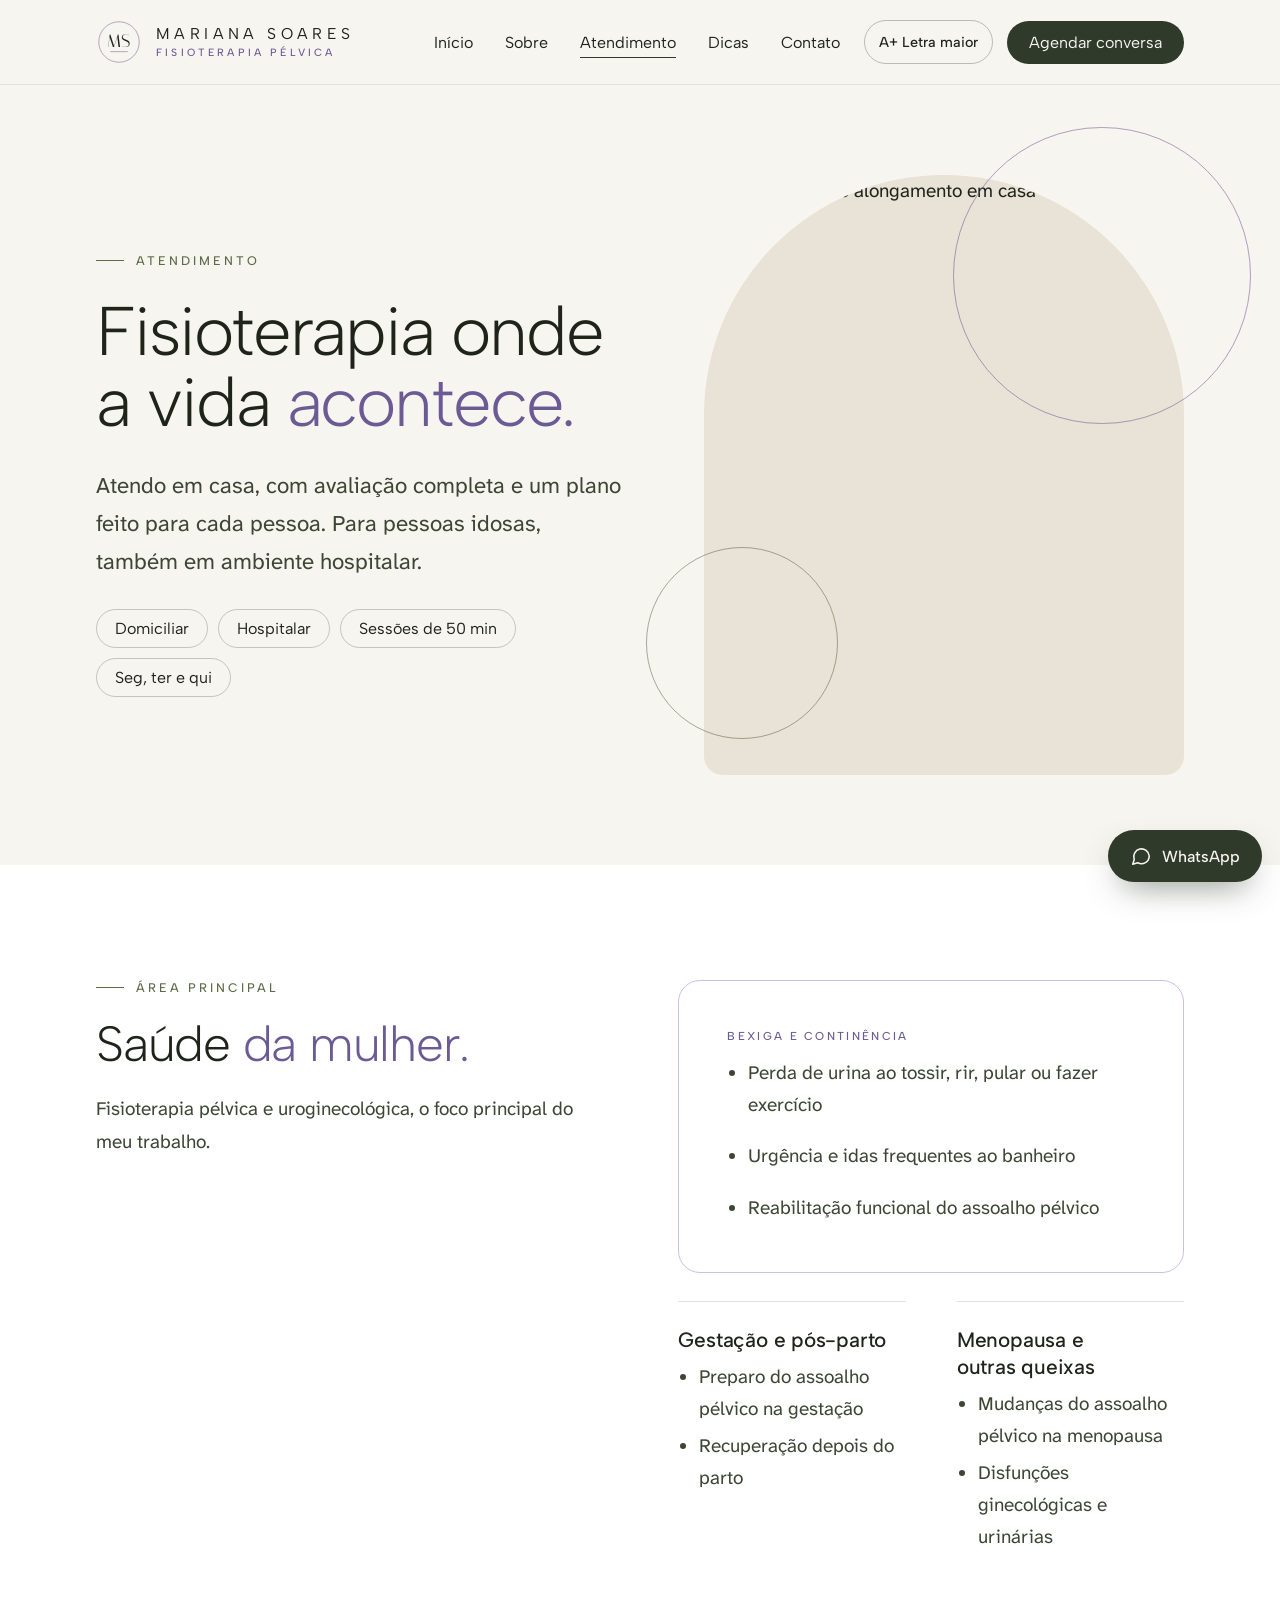
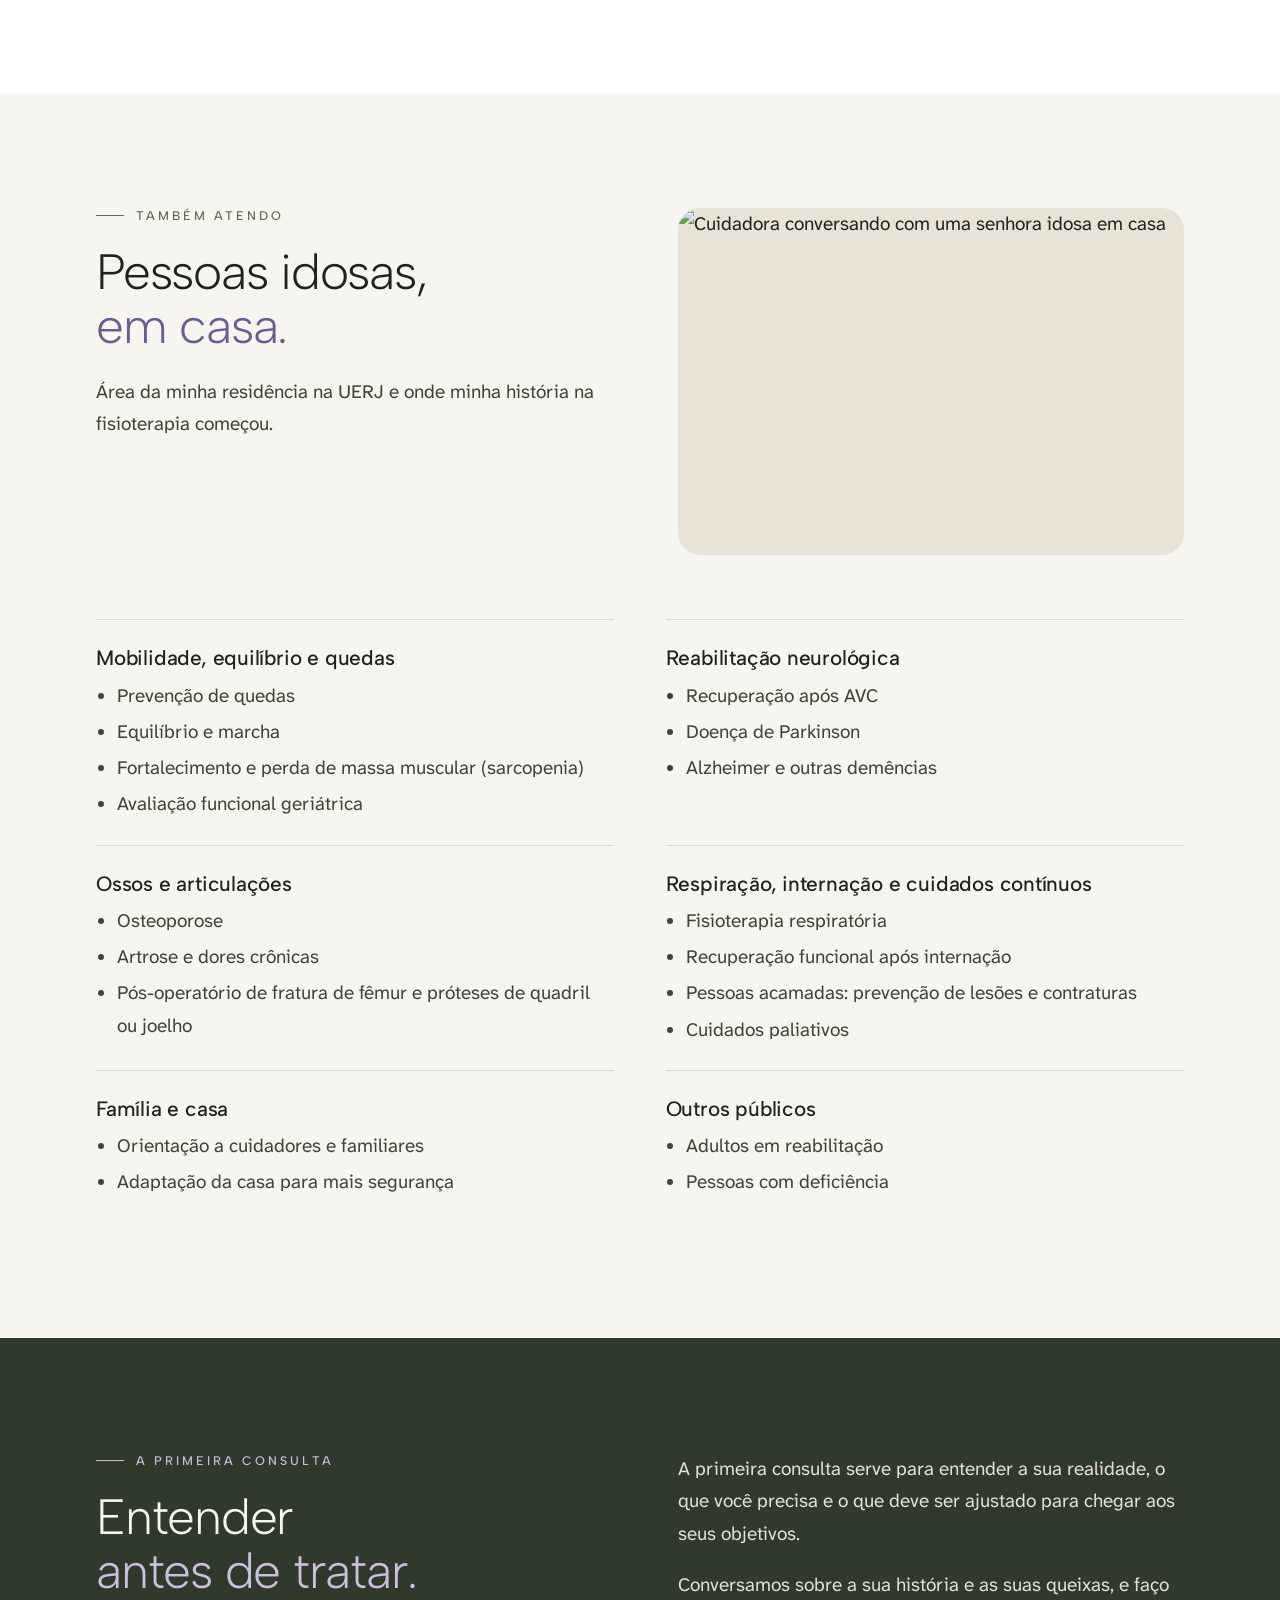
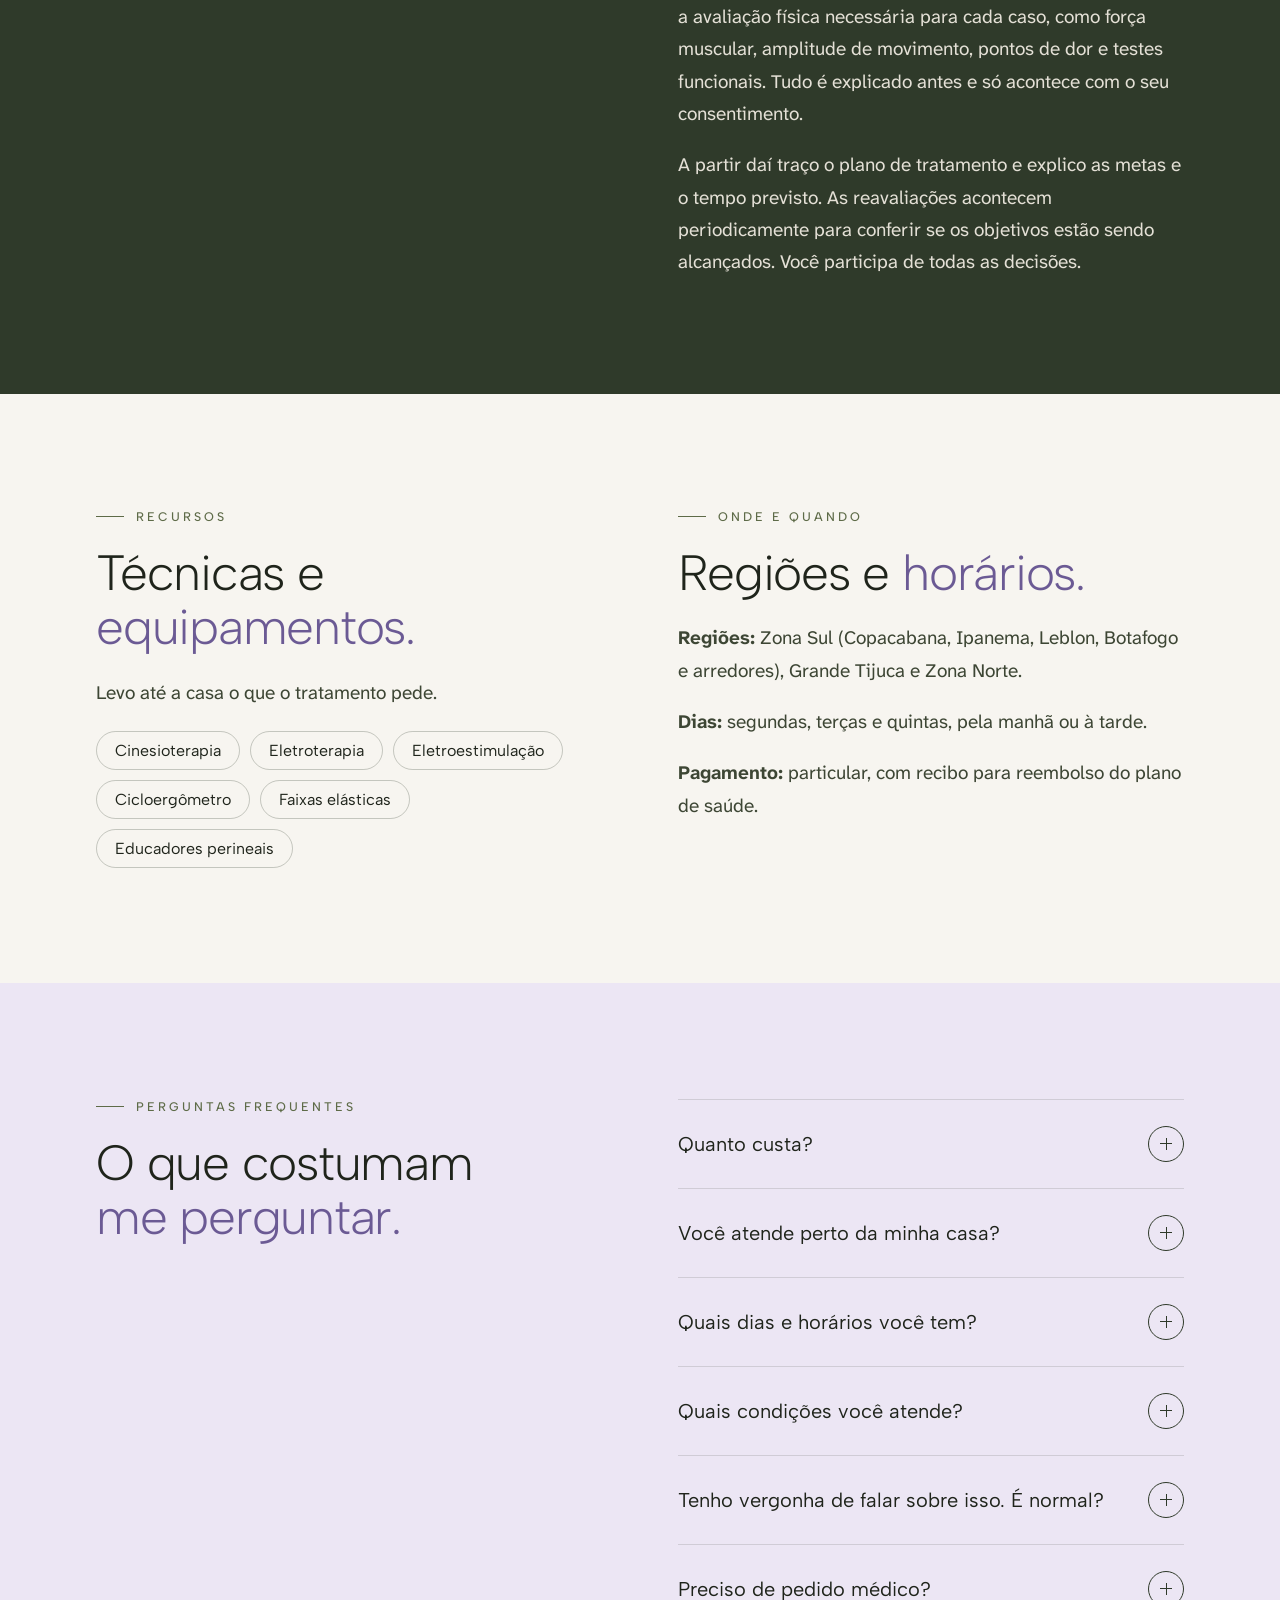
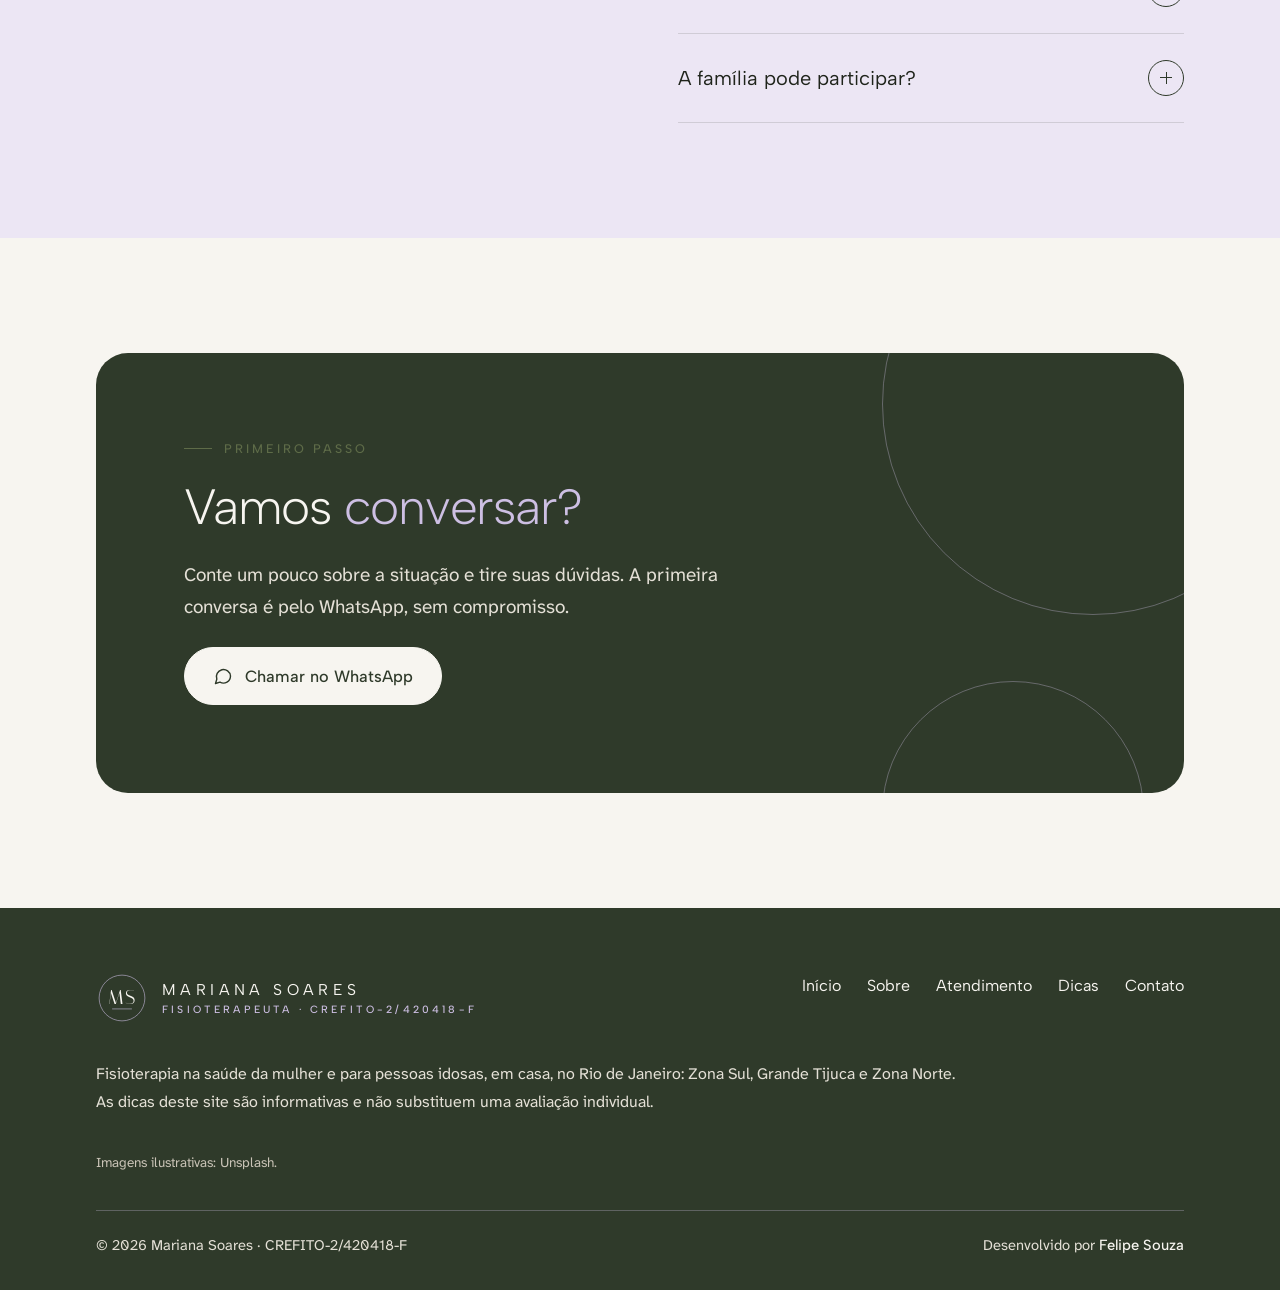
==== commit 17280cce: "Add files via upload" ====
--- a/atendimento.html
+++ b/atendimento.html
@@ -6,111 +6,121 @@
 <title>Atendimento · Mariana Soares, Fisioterapeuta</title>
 <meta name="description" content="Fisioterapia pélvica e na saúde da mulher, com atendimento em casa no Rio. Também atende pessoas idosas.">
 <meta name="robots" content="noindex,nofollow">
-<meta name="theme-color" content="#33401A">
+<meta name="theme-color" content="#2F3A2A">
 <link rel="icon" href="favicon.svg" type="image/svg+xml">
 <link rel="preconnect" href="https://fonts.googleapis.com">
 <link rel="preconnect" href="https://fonts.gstatic.com" crossorigin>
-<link rel="stylesheet" href="https://fonts.googleapis.com/css2?family=Atkinson+Hyperlegible+Next:wght@400;600&family=Lexend:wght@500;600&display=swap">
+<link rel="stylesheet" href="https://fonts.googleapis.com/css2?family=Albert+Sans:wght@200;300;400;500&family=Atkinson+Hyperlegible+Next:wght@400;600&family=Italiana&display=swap">
 <link rel="stylesheet" href="style.css">
-<script>try{if(localStorage.getItem("letra")==="grande")document.documentElement.classList.add("grande")}catch(e){}</script>
+<script>
+(function(){var r=document.documentElement;r.classList.add("js");
+try{if(localStorage.getItem("letra")==="grande")r.classList.add("grande")}catch(e){}
+var first=true;try{first=!sessionStorage.getItem("ms-intro")}catch(e){}
+if(first){r.classList.add("intro");document.addEventListener("DOMContentLoaded",function(){
+  var l=document.createElement("div");l.className="loader";l.setAttribute("aria-hidden","true");
+  l.innerHTML='<svg viewBox="0 0 200 240" aria-hidden="true"><circle class="ring" cx="100" cy="100" r="82" fill="none" stroke="#CDBFE3" stroke-width="1.2" transform="rotate(-90 100 100)"/><text class="mono" x="100" y="123" text-anchor="middle" font-family="Italiana, serif" font-size="74" letter-spacing="2" fill="#F7F5F0">MS</text><path class="bar" d="M62 142h76" stroke="#CDBFE3" stroke-width="1.2"/><text class="name" x="100" y="222" text-anchor="middle" font-family="Albert Sans, sans-serif" font-weight="300" font-size="11.5" letter-spacing="4.2" fill="#F7F5F0">MARIANA SOARES</text></svg>';document.body.appendChild(l);
+  try{sessionStorage.setItem("ms-intro","1")}catch(e){}
+  var t0=Date.now();function end(){setTimeout(function(){l.classList.add("done");setTimeout(function(){l.remove()},800)},Math.max(0,1700-(Date.now()-t0)))}
+  if(document.readyState==="complete")end();else window.addEventListener("load",end);
+  setTimeout(function(){l.classList.add("done")},4000);
+})}
+})();
+</script>
 </head>
 <body>
 <a class="skip" href="#conteudo">Pular para o conteúdo</a>
 <header class="top">
   <div class="wrap">
-    <a class="brand" href="index.html" aria-label="Mariana Soares, Fisioterapeuta. Página inicial"><svg viewBox="0 0 48 48" aria-hidden="true"><circle cx="24" cy="24" r="24" fill="#33401A"/><path d="M12 34V23a6 6 0 0 1 12 0v11M24 23a6 6 0 0 1 12 0v11" fill="none" stroke="#C9BEEA" stroke-width="3.4" stroke-linecap="round"/></svg><div><b>Mariana Soares</b><span>Fisioterapeuta</span></div></a>
+    <a class="brand" href="index.html" aria-label="Mariana Soares, Fisioterapia. Página inicial"><svg class="" viewBox="0 0 200 200" aria-hidden="true"><circle cx="100" cy="100" r="88" fill="none" stroke="#6B5A94" stroke-width="2.2"/><text x="100" y="123" text-anchor="middle" font-family="Italiana, serif" font-size="78" letter-spacing="2" fill="#1F241B">MS</text><path d="M62 142h76" stroke="#6B5A94" stroke-width="2.2"/></svg><div><b>Mariana Soares</b><span>Fisioterapia pélvica</span></div></a>
     <button class="menubtn" id="menubtn" aria-expanded="false" aria-controls="nav">Menu</button>
     <nav class="nav" id="nav" aria-label="Principal"><a href="index.html">Início</a><a href="sobre.html">Sobre</a><a href="atendimento.html" aria-current=page>Atendimento</a><a href="dicas.html">Dicas</a><a href="contato.html">Contato</a>
-      <div class="tools"><button class="fontbtn" id="fontbtn" aria-pressed="false" title="Aumentar o tamanho das letras">A+ Letra maior</button></div>
+      <button class="fontbtn" id="fontbtn" aria-pressed="false" title="Aumentar o tamanho das letras">A+ Letra maior</button>
+      <a class="navcta" href="https://wa.me/5521988644272?text=Ol%C3%A1%2C%20Mariana%21%20Vim%20pelo%20site%20e%20gostaria%20de%20saber%20mais%20sobre%20o%20atendimento." target="_blank" rel="noopener">Agendar conversa</a>
     </nav>
   </div>
 </header>
 <main id="conteudo">
 
 <section class="hero"><div class="wrap">
-  <div class="stack">
+  <div class="text">
     <span class="kicker">Atendimento</span>
     <h1>Fisioterapia onde a vida <em>acontece.</em></h1>
     <p class="lead">Atendo em casa, com avaliação completa e um plano feito para cada pessoa. Para pessoas idosas, também em ambiente hospitalar.</p>
-    <ul class="chips olive"><li>Domiciliar</li><li>Hospitalar</li><li>Sessões de 50 min</li><li>Seg, ter e qui</li></ul>
+    <ul class="chips"><li>Domiciliar</li><li>Hospitalar</li><li>Sessões de 50 min</li><li>Seg, ter e qui</li></ul>
   </div>
-  <div class="foto wide" role="img" aria-label="Atendimento em casa"><svg class="arc" viewBox="0 0 200 120" aria-hidden="true"><path d="M10 120V70a45 45 0 0 1 90 0v50M100 70a45 45 0 0 1 90 0v50" fill="none" stroke="#9C8CCB" stroke-width="10" stroke-linecap="round" opacity=".55"/></svg><span class="tag">Atendimento em casa · em breve</span></div>
+  <div class="visual"><div class="ph"><img src="https://images.unsplash.com/photo-1758272421829-7028296dee8f?auto=format&fit=crop&q=72&w=1000" srcset="https://images.unsplash.com/photo-1758272421829-7028296dee8f?auto=format&fit=crop&q=72&w=600 600w, https://images.unsplash.com/photo-1758272421829-7028296dee8f?auto=format&fit=crop&q=72&w=1000 1000w, https://images.unsplash.com/photo-1758272421829-7028296dee8f?auto=format&fit=crop&q=72&w=1600 1600w" sizes="(max-width:900px) 100vw, 50vw" alt="Mulher fazendo alongamento em casa" fetchpriority=high decoding="async"></div><span class="ring"></span><span class="ring two"></span></div>
 </div></section>
 
-<section class="s tint"><div class="wrap">
-  <div class="s-head"><span class="kicker">O que eu atendo</span><h2>Saúde da mulher.</h2><p>Fisioterapia pélvica e uroginecológica, o foco principal do meu trabalho.</p></div>
-  <div class="groups">
-    <div class="group feature"><span class="badge">Principal área</span><h3>Bexiga e continência</h3><ul><li>Perda de urina ao tossir, rir, pular ou fazer exercício</li><li>Urgência e idas frequentes ao banheiro</li><li>Reabilitação funcional do assoalho pélvico</li></ul></div>
-    <div class="group"><h3>Gestação e pós-parto</h3><ul><li>Preparo do assoalho pélvico na gestação</li><li>Recuperação depois do parto</li></ul></div>
-    <div class="group"><h3>Menopausa e outras queixas</h3><ul><li>Mudanças do assoalho pélvico na menopausa</li><li>Disfunções ginecológicas e urinárias</li></ul></div>
+<section class="s paper" id="mulher"><div class="wrap split start">
+  <div class="reveal" style="display:grid;gap:22px"><span class="kicker">Área principal</span><h2>Saúde <em>da mulher.</em></h2><p style="color:var(--ink-2)">Fisioterapia pélvica e uroginecológica, o foco principal do meu trabalho.</p></div>
+  <div>
+    <div class="feature reveal"><span class="tag">Bexiga e continência</span><ul class="prose" style="padding-left:1.1em"><li>Perda de urina ao tossir, rir, pular ou fazer exercício</li><li>Urgência e idas frequentes ao banheiro</li><li>Reabilitação funcional do assoalho pélvico</li></ul></div>
+    <div class="list2" style="margin-top:28px"><div class="item reveal"><h3>Gestação e pós-parto</h3><ul><li>Preparo do assoalho pélvico na gestação</li><li>Recuperação depois do parto</li></ul></div><div class="item reveal"><h3>Menopausa e outras queixas</h3><ul><li>Mudanças do assoalho pélvico na menopausa</li><li>Disfunções ginecológicas e urinárias</li></ul></div></div>
   </div>
 </div></section>
 
 <section class="s" id="idosos"><div class="wrap">
-  <div class="s-head"><span class="kicker">Também atendo</span><h2>Pessoas idosas, em casa.</h2><p>Área da minha residência na UERJ e onde minha história na fisioterapia começou.</p></div>
-  <div class="groups">
-    <div class="group"><h3>Mobilidade, equilíbrio e quedas</h3><ul><li>Prevenção de quedas</li><li>Equilíbrio e marcha</li><li>Fortalecimento e perda de massa muscular (sarcopenia)</li><li>Avaliação funcional geriátrica</li></ul></div>
-    <div class="group"><h3>Reabilitação neurológica</h3><ul><li>Recuperação após AVC</li><li>Doença de Parkinson</li><li>Alzheimer e outras demências</li></ul></div>
-    <div class="group"><h3>Ossos e articulações</h3><ul><li>Osteoporose</li><li>Artrose e dores crônicas</li><li>Pós-operatório de fratura de fêmur e próteses de quadril ou joelho</li></ul></div>
-    <div class="group"><h3>Respiração, internação e cuidados contínuos</h3><ul><li>Fisioterapia respiratória</li><li>Recuperação funcional após internação</li><li>Pessoas acamadas: prevenção de lesões e contraturas</li><li>Cuidados paliativos</li></ul></div>
-    <div class="group"><h3>Família e casa</h3><ul><li>Orientação a cuidadores e familiares</li><li>Adaptação da casa para mais segurança</li></ul></div>
-    <div class="group"><h3>Outros públicos</h3><ul><li>Adultos em reabilitação</li><li>Pessoas com deficiência</li></ul></div>
+  <div class="split start" style="margin-bottom:clamp(36px,5vw,64px)">
+    <div class="reveal" style="display:grid;gap:22px"><span class="kicker">Também atendo</span><h2>Pessoas idosas, <em>em casa.</em></h2><p style="color:var(--ink-2)">Área da minha residência na UERJ e onde minha história na fisioterapia começou.</p></div>
+    <div class="tall-ph reveal" style="aspect-ratio:16/11"><img src="https://images.unsplash.com/photo-1765896387398-1e1ae8d2eb85?auto=format&fit=crop&q=72&w=1000" srcset="https://images.unsplash.com/photo-1765896387398-1e1ae8d2eb85?auto=format&fit=crop&q=72&w=600 600w, https://images.unsplash.com/photo-1765896387398-1e1ae8d2eb85?auto=format&fit=crop&q=72&w=1000 1000w, https://images.unsplash.com/photo-1765896387398-1e1ae8d2eb85?auto=format&fit=crop&q=72&w=1600 1600w" sizes="(max-width:900px) 100vw, 50vw" alt="Cuidadora conversando com uma senhora idosa em casa" loading=lazy decoding="async"></div>
   </div>
+  <div class="list2"><div class="item reveal"><h3>Mobilidade, equilíbrio e quedas</h3><ul><li>Prevenção de quedas</li><li>Equilíbrio e marcha</li><li>Fortalecimento e perda de massa muscular (sarcopenia)</li><li>Avaliação funcional geriátrica</li></ul></div><div class="item reveal"><h3>Reabilitação neurológica</h3><ul><li>Recuperação após AVC</li><li>Doença de Parkinson</li><li>Alzheimer e outras demências</li></ul></div><div class="item reveal"><h3>Ossos e articulações</h3><ul><li>Osteoporose</li><li>Artrose e dores crônicas</li><li>Pós-operatório de fratura de fêmur e próteses de quadril ou joelho</li></ul></div><div class="item reveal"><h3>Respiração, internação e cuidados contínuos</h3><ul><li>Fisioterapia respiratória</li><li>Recuperação funcional após internação</li><li>Pessoas acamadas: prevenção de lesões e contraturas</li><li>Cuidados paliativos</li></ul></div><div class="item reveal"><h3>Família e casa</h3><ul><li>Orientação a cuidadores e familiares</li><li>Adaptação da casa para mais segurança</li></ul></div><div class="item reveal"><h3>Outros públicos</h3><ul><li>Adultos em reabilitação</li><li>Pessoas com deficiência</li></ul></div></div>
 </div></section>
 
-<section class="s"><div class="wrap split">
-  <div class="stack"><span class="kicker">A primeira consulta</span><h2>Entender antes de tratar.</h2></div>
-  <div class="prose">
+<section class="s dark"><div class="wrap split start">
+  <div class="reveal" style="display:grid;gap:22px"><span class="kicker">A primeira consulta</span><h2>Entender <em>antes de tratar.</em></h2></div>
+  <div class="prose reveal">
     <p>A primeira consulta serve para entender a sua realidade, o que você precisa e o que deve ser ajustado para chegar aos seus objetivos.</p>
     <p>Conversamos sobre a sua história e as suas queixas, e faço a avaliação física necessária para cada caso, como força muscular, amplitude de movimento, pontos de dor e testes funcionais. Tudo é explicado antes e só acontece com o seu consentimento.</p>
     <p>A partir daí traço o plano de tratamento e explico as metas e o tempo previsto. As reavaliações acontecem periodicamente para conferir se os objetivos estão sendo alcançados. Você participa de todas as decisões.</p>
   </div>
 </div></section>
 
-<section class="s tint"><div class="wrap split">
-  <div class="stack"><span class="kicker">Recursos</span><h2>Técnicas e equipamentos.</h2><p style="color:var(--ink-2)">Levo até a casa o que o tratamento pede.</p></div>
-  <ul class="chips"><li>Cinesioterapia</li><li>Eletroterapia</li><li>Eletroestimulação</li><li>Cicloergômetro</li><li>Faixas elásticas</li><li>Educadores perineais</li></ul>
-</div></section>
-
-<section class="s"><div class="wrap split">
-  <div class="stack"><span class="kicker">Onde e quando</span><h2>Regiões e horários.</h2></div>
+<section class="s"><div class="wrap split start">
+  <div class="reveal" style="display:grid;gap:22px"><span class="kicker">Recursos</span><h2>Técnicas e <em>equipamentos.</em></h2><p style="color:var(--ink-2)">Levo até a casa o que o tratamento pede.</p>
+    <ul class="chips"><li>Cinesioterapia</li><li>Eletroterapia</li><li>Eletroestimulação</li><li>Cicloergômetro</li><li>Faixas elásticas</li><li>Educadores perineais</li></ul></div>
+  <div class="reveal" style="display:grid;gap:22px"><span class="kicker">Onde e quando</span><h2>Regiões e <em>horários.</em></h2>
   <div class="prose">
     <p><b>Regiões:</b> Zona Sul (Copacabana, Ipanema, Leblon, Botafogo e arredores), Grande Tijuca e Zona Norte.</p>
     <p><b>Dias:</b> segundas, terças e quintas, pela manhã ou à tarde.</p>
     <p><b>Pagamento:</b> particular, com recibo para reembolso do plano de saúde.</p>
-  </div>
+  </div></div>
 </div></section>
 
-<section class="s tint" id="perguntas"><div class="wrap">
-  <div class="s-head"><span class="kicker">Perguntas frequentes</span><h2>O que as famílias costumam perguntar.</h2></div>
-  <details class="faq"><summary>Quanto custa?</summary><div class="prose"><p>Os valores dependem do tipo de atendimento e da frequência. Me chame no WhatsApp que eu explico tudo com calma. Os atendimentos são particulares e eu emito recibo para você pedir reembolso ao seu plano de saúde.</p></div></details><details class="faq"><summary>Você atende perto da minha casa?</summary><div class="prose"><p>Atendo em domicílio na Zona Sul, na Grande Tijuca e na Zona Norte do Rio de Janeiro. Se você mora em outro bairro, me chame mesmo assim que conversamos.</p></div></details><details class="faq"><summary>Quais dias e horários você tem?</summary><div class="prose"><p>Segundas, terças e quintas, pela manhã ou à tarde. Combinamos o melhor horário para a rotina da pessoa e da família.</p></div></details><details class="faq"><summary>Quais condições você atende?</summary><div class="prose"><p>Meu foco é a saúde da mulher e o assoalho pélvico: perda de urina, gestação e pós-parto, menopausa e outras queixas. Também atendo pessoas idosas. A lista completa está nesta página. Na dúvida, pergunte.</p></div></details><details class="faq"><summary>Tenho vergonha de falar sobre isso. É normal?</summary><div class="prose"><p>É muito comum, e é justamente por isso que muita gente demora a procurar ajuda. A conversa é tranquila, sem julgamento, e você conta só o que se sentir à vontade.</p></div></details><details class="faq"><summary>Preciso de pedido médico?</summary><div class="prose"><p>Não é obrigatório para começar. Mas, se a pessoa tiver laudos, exames ou orientações do médico, vale separar para a primeira avaliação.</p></div></details><details class="faq"><summary>A família pode participar?</summary><div class="prose"><p>No atendimento de pessoas idosas, pode e deve: converso com quem cuida e dou orientações para o dia a dia. Na saúde da mulher, você decide se quer alguém junto.</p></div></details>
+<section class="s lav" id="perguntas"><div class="wrap split start">
+  <div class="reveal" style="display:grid;gap:22px"><span class="kicker">Perguntas frequentes</span><h2>O que costumam <em>me perguntar.</em></h2></div>
+  <div class="reveal"><details class="faq"><summary>Quanto custa?</summary><div class="prose"><p>Os valores dependem do tipo de atendimento e da frequência. Me chame no WhatsApp que eu explico tudo com calma. Os atendimentos são particulares e eu emito recibo para você pedir reembolso ao seu plano de saúde.</p></div></details><details class="faq"><summary>Você atende perto da minha casa?</summary><div class="prose"><p>Atendo em domicílio na Zona Sul, na Grande Tijuca e na Zona Norte do Rio de Janeiro. Se você mora em outro bairro, me chame mesmo assim que conversamos.</p></div></details><details class="faq"><summary>Quais dias e horários você tem?</summary><div class="prose"><p>Segundas, terças e quintas, pela manhã ou à tarde. Combinamos o melhor horário para a sua rotina.</p></div></details><details class="faq"><summary>Quais condições você atende?</summary><div class="prose"><p>Meu foco é a saúde da mulher e o assoalho pélvico: perda de urina, gestação e pós-parto, menopausa e outras queixas. Também atendo pessoas idosas. A lista completa está nesta página. Na dúvida, pergunte.</p></div></details><details class="faq"><summary>Tenho vergonha de falar sobre isso. É normal?</summary><div class="prose"><p>É muito comum, e é justamente por isso que muita gente demora a procurar ajuda. A conversa é tranquila, sem julgamento, e você conta só o que se sentir à vontade.</p></div></details><details class="faq"><summary>Preciso de pedido médico?</summary><div class="prose"><p>Não é obrigatório para começar. Mas, se você tiver laudos, exames ou orientações do médico, vale separar para a primeira avaliação.</p></div></details><details class="faq"><summary>A família pode participar?</summary><div class="prose"><p>No atendimento de pessoas idosas, pode e deve: converso com quem cuida e dou orientações para o dia a dia. Na saúde da mulher, você decide se quer alguém junto.</p></div></details></div>
 </div></section>
-<section class="s"><div class="wrap"><div class="cta">
-<svg class="deco" viewBox="0 0 200 120" aria-hidden="true"><path d="M10 120V70a45 45 0 0 1 90 0v50M100 70a45 45 0 0 1 90 0v50" fill="none" stroke="#C9BEEA" stroke-width="12" stroke-linecap="round"/></svg>
-<h2>Vamos conversar?</h2><p>Conte um pouco sobre a situação e tire suas dúvidas. A primeira conversa é pelo WhatsApp, sem compromisso.</p>
-<div class="row"><a class="btn" href="https://wa.me/5521988644272?text=Ol%C3%A1%2C%20Mariana%21%20Vim%20pelo%20site%20e%20gostaria%20de%20saber%20mais%20sobre%20o%20atendimento." target="_blank" rel="noopener"><svg viewBox="0 0 24 24" fill="none" stroke="currentColor" stroke-width="2" stroke-linecap="round" stroke-linejoin="round" aria-hidden="true"><path d="M21 12a8.5 8.5 0 0 1-12.6 7.4L3 21l1.6-5.2A8.5 8.5 0 1 1 21 12Z"/><path d="M8.5 10.5h7M8.5 14h4.5"/></svg> Chamar no WhatsApp</a></div>
+<section class="s" style="padding-bottom:0"><div class="wrap"><div class="cta reveal">
+<span class="kicker">Primeiro passo</span>
+<h2>Vamos <em>conversar?</em></h2><p>Conte um pouco sobre a situação e tire suas dúvidas. A primeira conversa é pelo WhatsApp, sem compromisso.</p>
+<div class="row"><a class="btn light" href="https://wa.me/5521988644272?text=Ol%C3%A1%2C%20Mariana%21%20Vim%20pelo%20site%20e%20gostaria%20de%20saber%20mais%20sobre%20o%20atendimento." target="_blank" rel="noopener"><svg viewBox="0 0 24 24" fill="none" stroke="currentColor" stroke-width="1.7" stroke-linecap="round" stroke-linejoin="round" aria-hidden="true"><path d="M21 12a8.5 8.5 0 0 1-12.6 7.4L3 21l1.6-5.2A8.5 8.5 0 1 1 21 12Z"/></svg> Chamar no WhatsApp</a></div>
 </div></div></section>
 
 </main>
 <footer class="foot">
   <div class="wrap">
     <div class="foot-top">
-      <a class="brand" href="index.html"><svg viewBox="0 0 48 48" aria-hidden="true"><circle cx="24" cy="24" r="24" fill="#33401A"/><path d="M12 34V23a6 6 0 0 1 12 0v11M24 23a6 6 0 0 1 12 0v11" fill="none" stroke="#C9BEEA" stroke-width="3.4" stroke-linecap="round"/></svg><div><b>Mariana Soares</b><span>Fisioterapeuta · CREFITO-2/420418-F</span></div></a>
+      <a class="brand" href="index.html"><svg class="" viewBox="0 0 200 200" aria-hidden="true"><circle cx="100" cy="100" r="88" fill="none" stroke="#CDBFE3" stroke-width="2.2"/><text x="100" y="123" text-anchor="middle" font-family="Italiana, serif" font-size="78" letter-spacing="2" fill="#F7F5F0">MS</text><path d="M62 142h76" stroke="#CDBFE3" stroke-width="2.2"/></svg><div><b>Mariana Soares</b><span>Fisioterapeuta · CREFITO-2/420418-F</span></div></a>
       <nav aria-label="Rodapé"><a href="index.html">Início</a><a href="sobre.html">Sobre</a><a href="atendimento.html">Atendimento</a><a href="dicas.html">Dicas</a><a href="contato.html">Contato</a></nav>
     </div>
     <p>Fisioterapia na saúde da mulher e para pessoas idosas, em casa, no Rio de Janeiro: Zona Sul, Grande Tijuca e Zona Norte.<br>As dicas deste site são informativas e não substituem uma avaliação individual.</p>
+    <p class="photo-note">Imagens ilustrativas: Unsplash.</p>
     <div class="foot-bottom"><span>© 2026 Mariana Soares · CREFITO-2/420418-F</span><span class="credit">Desenvolvido por <b>Felipe Souza</b></span></div>
   </div>
 </footer>
-<a class="wa" href="https://wa.me/5521988644272?text=Ol%C3%A1%2C%20Mariana%21%20Vim%20pelo%20site%20e%20gostaria%20de%20saber%20mais%20sobre%20o%20atendimento." target="_blank" rel="noopener"><svg viewBox="0 0 24 24" fill="none" stroke="currentColor" stroke-width="2" stroke-linecap="round" stroke-linejoin="round" aria-hidden="true"><path d="M21 12a8.5 8.5 0 0 1-12.6 7.4L3 21l1.6-5.2A8.5 8.5 0 1 1 21 12Z"/><path d="M8.5 10.5h7M8.5 14h4.5"/></svg><span>Conversar no WhatsApp</span></a>
+<a class="wa" href="https://wa.me/5521988644272?text=Ol%C3%A1%2C%20Mariana%21%20Vim%20pelo%20site%20e%20gostaria%20de%20saber%20mais%20sobre%20o%20atendimento." target="_blank" rel="noopener" aria-label="Conversar no WhatsApp"><svg viewBox="0 0 24 24" fill="none" stroke="currentColor" stroke-width="1.7" stroke-linecap="round" stroke-linejoin="round" aria-hidden="true"><path d="M21 12a8.5 8.5 0 0 1-12.6 7.4L3 21l1.6-5.2A8.5 8.5 0 1 1 21 12Z"/></svg><span>WhatsApp</span></a>
 <script>
 (function(){
   var b=document.getElementById("menubtn"),n=document.getElementById("nav");
-  b.addEventListener("click",function(){var o=n.classList.toggle("open");b.setAttribute("aria-expanded",o)});
+  b.addEventListener("click",function(){var o=n.classList.toggle("open");b.setAttribute("aria-expanded",o);b.textContent=o?"Fechar":"Menu"});
   var f=document.getElementById("fontbtn"),r=document.documentElement;
   function sync(){var g=r.classList.contains("grande");f.setAttribute("aria-pressed",g);f.textContent=g?"A– Letra normal":"A+ Letra maior"}
   f.addEventListener("click",function(){r.classList.toggle("grande");try{localStorage.setItem("letra",r.classList.contains("grande")?"grande":"normal")}catch(e){}sync()});
   sync();
+  var els=document.querySelectorAll(".reveal");
+  if("IntersectionObserver" in window){var io=new IntersectionObserver(function(es){es.forEach(function(e){if(e.isIntersecting){e.target.classList.add("in");io.unobserve(e.target)}})},{rootMargin:"0px 0px -8% 0px"});els.forEach(function(e){io.observe(e)})}
+  else els.forEach(function(e){e.classList.add("in")});
 })();
 </script>
 </body>
--- a/style.css
+++ b/style.css
@@ -1,194 +1,255 @@
-/* Mariana Soares · Fisioterapia
-   Identidade: oliva + lavanda, sem cinzas. Tipografia pensada para leitura de pessoas idosas:
-   Lexend (títulos) e Atkinson Hyperlegible (texto), ambas criadas para legibilidade. */
+/* Mariana Soares · Fisioterapia — identidade v2
+   Paleta: oliva profundo + lavanda, sem cinzas. Motivo: o círculo fino do logo.
+   Títulos: Albert Sans (fina, elegante). Texto: Atkinson Hyperlegible Next (feita para leitura). */
 :root{
-  --bg:#F8F6FC;          /* branco lavanda */
-  --surface:#FFFFFF;
-  --ink:#1C2114;         /* quase preto, puxado para oliva */
-  --ink-2:#38412B;       /* texto secundário: oliva escuro, contraste alto */
-  --olive:#4F6129;
-  --olive-deep:#33401A;
-  --olive-soft:#E8EEDA;
-  --lav:#5A4791;         /* links e detalhes */
-  --lav-mid:#9C8CCB;
-  --lav-soft:#ECE7F7;
-  --line:#DAD3EA;
-  --head:"Lexend", "Atkinson Hyperlegible Next", system-ui, sans-serif;
+  --ivory:#F7F5F0; --paper:#FFFFFF; --sand:#E9E2D6;
+  --olive-900:#2F3A2A; --olive-700:#45523A; --olive-500:#5E6B48;
+  --lav:#CDBFE3; --lav-200:#ECE6F4; --lav-ink:#6B5A94;
+  --ink:#1F241B; --ink-2:#3D4634;
+  --display:"Albert Sans", "Atkinson Hyperlegible Next", system-ui, sans-serif;
   --body:"Atkinson Hyperlegible Next", "Atkinson Hyperlegible", system-ui, -apple-system, "Segoe UI", sans-serif;
-  --r:18px;
-  --fs:1.1875rem;        /* 19px */
+  --logo:"Italiana", "Albert Sans", serif;
+  --fs:1.1875rem;
+  --r:22px;
 }
 html.grande{--fs:1.375rem}
 *{box-sizing:border-box}
 html{scroll-behavior:smooth}
-body{margin:0;background:var(--bg);color:var(--ink);font:400 var(--fs)/1.65 var(--body);-webkit-font-smoothing:antialiased}
+body{margin:0;background:var(--ivory);color:var(--ink);font:400 var(--fs)/1.7 var(--body);-webkit-font-smoothing:antialiased;text-rendering:optimizeLegibility}
 img{max-width:100%;display:block}
-a{color:var(--lav);text-underline-offset:3px;text-decoration-thickness:2px}
-a:hover{color:var(--olive-deep)}
-:focus-visible{outline:3px solid var(--lav);outline-offset:3px;border-radius:6px}
-.skip{position:absolute;left:-999px;top:8px;background:var(--olive-deep);color:#fff;padding:10px 16px;border-radius:10px;z-index:50}
+a{color:var(--olive-700);text-underline-offset:4px;text-decoration-thickness:1px}
+a:hover{color:var(--lav-ink)}
+:focus-visible{outline:3px solid var(--lav-ink);outline-offset:3px;border-radius:6px}
+.skip{position:absolute;left:-999px;top:8px;background:var(--olive-900);color:#fff;padding:10px 16px;border-radius:10px;z-index:60}
 .skip:focus{left:12px}
-.wrap{max-width:1120px;margin:0 auto;padding-inline:clamp(18px,4vw,40px)}
-h1,h2,h3{font-family:var(--head);font-weight:600;line-height:1.15;margin:0;text-wrap:balance;letter-spacing:-.01em;color:var(--ink)}
-h1{font-size:clamp(2.3rem,5.6vw,3.9rem)}
-h2{font-size:clamp(1.8rem,3.6vw,2.6rem)}
-h3{font-size:1.35rem;line-height:1.3}
+.wrap{max-width:1200px;margin:0 auto;padding-inline:clamp(20px,5vw,56px)}
+h1,h2,h3{font-family:var(--display);color:var(--ink);margin:0;text-wrap:balance}
+h1{font-weight:300;font-size:clamp(2.5rem,5.4vw,4.3rem);line-height:1.04;letter-spacing:-.03em}
+h2{font-weight:300;font-size:clamp(2rem,4vw,3.1rem);line-height:1.1;letter-spacing:-.025em}
+h3{font-weight:500;font-size:1.3rem;line-height:1.3;letter-spacing:-.01em}
+h1 em,h2 em{font-style:normal;color:var(--lav-ink)}
 p{margin:0}
-.lead{font-size:1.2em;color:var(--ink-2);max-width:38ch}
-.kicker{font-family:var(--head);font-weight:500;font-size:.85rem;letter-spacing:.12em;text-transform:uppercase;color:var(--olive)}
-.stack{display:grid;gap:18px}
-.prose{display:grid;gap:1em;max-width:64ch}
-.prose ul{margin:0;padding-left:1.2em;display:grid;gap:.35em}
-
-/* header */
-.top{position:sticky;top:0;z-index:20;background:color-mix(in srgb,var(--bg) 92%,transparent);backdrop-filter:blur(10px);border-bottom:1px solid var(--line)}
-.top .wrap{display:flex;align-items:center;gap:20px;min-height:76px}
-.brand{display:flex;align-items:center;gap:12px;text-decoration:none;color:var(--ink);flex:none}
-.brand svg{width:44px;height:44px;flex:none}
-.brand b{display:block;font-family:var(--head);font-weight:600;font-size:1.15rem;line-height:1.1}
-.brand span{display:block;font-family:var(--head);font-size:.72rem;letter-spacing:.16em;text-transform:uppercase;color:var(--olive)}
-.nav{display:flex;align-items:center;gap:6px;margin-left:auto}
-.nav a{font-family:var(--head);font-weight:500;font-size:1rem;color:var(--ink);text-decoration:none;padding:10px 14px;border-radius:999px}
-.nav a:hover{background:var(--lav-soft)}
-.nav a[aria-current=page]{background:var(--olive-soft);color:var(--olive-deep)}
-.tools{display:flex;align-items:center;gap:8px}
-.fontbtn{font:600 .95rem var(--head);background:var(--surface);color:var(--ink);border:1.5px solid var(--line);border-radius:999px;padding:8px 14px;cursor:pointer;min-height:44px}
-.fontbtn[aria-pressed=true]{background:var(--lav-soft);border-color:var(--lav-mid)}
-.menubtn{display:none;font:600 1rem var(--head);background:var(--olive-deep);color:#fff;border:0;border-radius:999px;padding:10px 18px;min-height:46px;cursor:pointer}
-@media (max-width:980px){
+.lead{font-size:1.18em;color:var(--ink-2);max-width:36ch}
+.kicker{display:inline-flex;align-items:center;gap:12px;font:500 .78rem var(--display);letter-spacing:.24em;text-transform:uppercase;color:var(--olive-500)}
+.kicker::before{content:"";width:28px;height:1px;background:currentColor}
+.prose{display:grid;gap:1em;max-width:62ch;color:var(--ink-2)}
+.prose ul{margin:0;padding-left:1.2em;display:grid;gap:.4em}
+.prose h3{color:var(--ink);margin-top:.6em}
+
+/* ---------- loader ---------- */
+.loader{position:fixed;inset:0;z-index:100;background:var(--olive-900);display:grid;place-items:center;transition:opacity .7s ease, visibility .7s}
+.loader.done{opacity:0;visibility:hidden}
+.loader svg{width:min(42vw,190px);height:auto}
+.loader .ring{stroke-dasharray:520;stroke-dashoffset:520;animation:draw 1.1s cubic-bezier(.65,0,.35,1) forwards}
+.loader .mono{opacity:0;animation:fade .7s .55s ease forwards}
+.loader .bar{stroke-dasharray:90;stroke-dashoffset:90;animation:draw .6s .9s ease forwards}
+.loader .name{opacity:0;animation:fade .6s 1s ease forwards}
+@keyframes draw{to{stroke-dashoffset:0}}
+@keyframes fade{to{opacity:1}}
+@media (prefers-reduced-motion:reduce){.loader *{animation-duration:.01s!important;animation-delay:0s!important}}
+
+/* ---------- header ---------- */
+.top{position:sticky;top:0;z-index:30;background:color-mix(in srgb,var(--ivory) 90%,transparent);backdrop-filter:blur(12px);border-bottom:1px solid color-mix(in srgb,var(--olive-900) 10%,transparent)}
+.top .wrap{display:flex;align-items:center;gap:24px;min-height:84px}
+.brand{display:flex;align-items:center;gap:14px;text-decoration:none;color:var(--ink);flex:none}
+.brand svg{width:46px;height:46px;flex:none}
+.brand b{display:block;font:400 .98rem var(--display);letter-spacing:.28em;text-transform:uppercase;line-height:1.2}
+.brand span{display:block;font:500 .66rem var(--display);letter-spacing:.3em;text-transform:uppercase;color:var(--lav-ink);margin-top:3px}
+.nav{display:flex;align-items:center;gap:4px;margin-left:auto}
+.nav a{position:relative;font:400 1rem var(--display);color:var(--ink);text-decoration:none;padding:10px 14px}
+.nav a::after{content:"";position:absolute;left:14px;right:14px;bottom:4px;height:1px;background:var(--olive-900);transform:scaleX(0);transform-origin:left;transition:transform .3s}
+.nav a:hover::after,.nav a[aria-current=page]::after{transform:scaleX(1)}
+.nav .navcta{margin-left:10px;background:var(--olive-900);color:var(--ivory);border-radius:999px;padding:12px 22px}
+.nav .navcta::after{display:none}
+.nav .navcta:hover{background:var(--olive-700);color:#fff}
+.fontbtn{font:500 .9rem var(--display);background:transparent;color:var(--ink);border:1px solid color-mix(in srgb,var(--olive-900) 30%,transparent);border-radius:999px;padding:9px 14px;min-height:44px;cursor:pointer;margin-left:6px}
+.fontbtn[aria-pressed=true]{background:var(--lav-200)}
+.menubtn{display:none;font:500 1rem var(--display);background:var(--olive-900);color:var(--ivory);border:0;border-radius:999px;padding:12px 20px;min-height:48px;cursor:pointer}
+@media (max-width:1020px){
   .menubtn{display:inline-flex;margin-left:auto}
-  .nav{display:none;position:absolute;left:0;right:0;top:100%;background:var(--surface);border-bottom:1px solid var(--line);flex-direction:column;align-items:stretch;padding:12px clamp(18px,4vw,40px) 20px;gap:4px}
+  .nav{display:none;position:absolute;left:0;right:0;top:100%;background:var(--ivory);border-bottom:1px solid var(--sand);flex-direction:column;align-items:stretch;padding:12px clamp(20px,5vw,56px) 24px;gap:2px}
   .nav.open{display:flex}
-  .nav a{font-size:1.15rem;padding:14px 16px}
-  .tools{padding-top:8px}
+  .nav a{font-size:1.2rem;padding:14px 0}
+  .nav a::after{left:0;right:auto;width:40px}
+  .nav .navcta{margin:10px 0 0;text-align:center}
+  .fontbtn{margin:10px 0 0;align-self:flex-start}
+  .brand b{letter-spacing:.2em}
 }
 
-/* buttons */
-.btn{display:inline-flex;align-items:center;gap:10px;font:600 1.05rem var(--head);text-decoration:none;border-radius:999px;padding:16px 26px;min-height:56px;border:2px solid var(--olive-deep);background:var(--olive-deep);color:#fff;transition:transform .15s, background .15s}
-.btn:hover{background:var(--olive);border-color:var(--olive);color:#fff;transform:translateY(-1px)}
-.btn.alt{background:transparent;color:var(--olive-deep)}
-.btn.alt:hover{background:var(--olive-soft);color:var(--olive-deep)}
-.btn svg{width:22px;height:22px;flex:none}
-.row{display:flex;flex-wrap:wrap;gap:12px;align-items:center}
-
-/* hero */
-.hero{padding-block:clamp(40px,7vw,88px) clamp(40px,6vw,72px)}
-.hero .wrap{display:grid;grid-template-columns:1.1fr .9fr;gap:clamp(28px,5vw,64px);align-items:center}
-.hero h1 em{font-style:normal;color:var(--olive)}
-.hero .stack{gap:24px}
-@media (max-width:860px){.hero .wrap{grid-template-columns:1fr}}
-
-/* photo frames (placeholders até as fotos chegarem) */
-.foto{position:relative;border-radius:28px;overflow:hidden;background:
-  radial-gradient(120% 90% at 85% 10%,var(--lav-soft) 0 40%,transparent 41%),
-  radial-gradient(90% 80% at 0% 100%,var(--olive-soft) 0 45%,transparent 46%),
-  var(--surface);border:1px solid var(--line);aspect-ratio:4/5;display:grid;place-items:end start;max-width:100%}
-.foto.wide{aspect-ratio:16/10}
-.foto img{position:absolute;inset:0;width:100%;height:100%;object-fit:cover}
-.foto .tag{margin:18px;font:500 .85rem var(--head);background:var(--surface);color:var(--ink-2);padding:8px 14px;border-radius:999px;border:1px solid var(--line)}
-.arc{position:absolute;inset:auto -10% -18% auto;width:70%;opacity:.9}
-
-/* facts strip */
-.facts{background:var(--olive-deep);color:#fff}
-.facts .wrap{display:flex;flex-wrap:wrap;gap:10px 36px;padding-block:22px;font-family:var(--head);font-size:1.02rem}
-.facts span{display:flex;align-items:center;gap:10px}
-.facts span::before{content:"";width:9px;height:9px;border-radius:50%;background:var(--lav-mid);flex:none}
-
-/* sections */
-section.s{padding-block:clamp(56px,8vw,104px)}
-section.s.tint{background:var(--surface);border-block:1px solid var(--line)}
-.s-head{display:grid;gap:14px;margin-bottom:clamp(28px,4vw,48px);max-width:60ch}
+/* ---------- buttons ---------- */
+.btn{display:inline-flex;align-items:center;gap:12px;font:500 1.02rem var(--display);text-decoration:none;border-radius:999px;padding:17px 28px;min-height:58px;border:1px solid var(--olive-900);background:var(--olive-900);color:var(--ivory);transition:background .25s,color .25s,transform .25s}
+.btn:hover{background:var(--olive-700);color:#fff;transform:translateY(-2px)}
+.btn.ghost{background:transparent;color:var(--olive-900)}
+.btn.ghost:hover{background:var(--olive-900);color:var(--ivory)}
+.btn.light{background:var(--ivory);color:var(--olive-900);border-color:var(--ivory)}
+.btn.light:hover{background:var(--lav);border-color:var(--lav)}
+.btn svg{width:20px;height:20px;flex:none}
+.row{display:flex;flex-wrap:wrap;gap:14px;align-items:center}
+
+/* ---------- hero ---------- */
+.hero{position:relative;padding-block:clamp(48px,7vw,96px) clamp(56px,7vw,104px);overflow:hidden}
+.hero .wrap{display:grid;grid-template-columns:1.05fr .95fr;gap:clamp(36px,6vw,88px);align-items:center}
+.hero .text{display:grid;gap:28px}
+@media (max-width:900px){.hero .wrap{grid-template-columns:1fr}}
+.creds{display:flex;flex-wrap:wrap;gap:10px 28px;padding-top:22px;border-top:1px solid color-mix(in srgb,var(--olive-900) 15%,transparent);font:400 .92rem var(--display);color:var(--ink-2)}
+.creds b{display:block;font-weight:500;color:var(--ink)}
+.visual{position:relative}
+.visual .ph{border-radius:280px 280px var(--r) var(--r);overflow:hidden;aspect-ratio:4/5;background:var(--sand)}
+.visual .ph img{width:100%;height:100%;object-fit:cover}
+.visual .ring{position:absolute;width:62%;aspect-ratio:1;border:1px solid var(--lav-ink);border-radius:50%;right:-14%;top:-8%;pointer-events:none;opacity:.55}
+.visual .ring.two{width:40%;left:-12%;right:auto;top:auto;bottom:6%;border-color:var(--olive-500)}
+.visual .badge{position:absolute;left:-6%;bottom:12%;background:var(--paper);border-radius:18px;padding:16px 20px;box-shadow:0 24px 50px -28px rgba(47,58,42,.55);display:grid;gap:2px;max-width:240px}
+.visual .badge small{font:500 .7rem var(--display);letter-spacing:.2em;text-transform:uppercase;color:var(--lav-ink)}
+.visual .badge span{font:400 1rem var(--display);color:var(--ink)}
+@media (max-width:560px){.visual .badge{left:12px;bottom:12px}.visual .ring{display:none}}
+
+.page-hero{padding-block:clamp(48px,7vw,96px) clamp(40px,5vw,64px);position:relative;overflow:hidden}
+.page-hero .wrap{display:grid;gap:22px;position:relative}
+.page-hero::after{content:"";position:absolute;width:min(52vw,560px);aspect-ratio:1;border:1px solid var(--lav-ink);border-radius:50%;right:-10vw;top:-18vw;opacity:.35;pointer-events:none}
+
+/* ---------- bands ---------- */
+.band{background:var(--olive-900);color:var(--ivory)}
+.band .wrap{display:grid;grid-template-columns:repeat(3,minmax(0,1fr));gap:28px;padding-block:34px}
+.band .wrap>div{display:grid;gap:4px;padding-left:20px;border-left:1px solid color-mix(in srgb,var(--lav) 45%,transparent)}
+.band small{font:500 .72rem var(--display);letter-spacing:.22em;text-transform:uppercase;color:var(--lav)}
+.band span{font:300 1.15rem var(--display)}
+@media (max-width:820px){.band .wrap{grid-template-columns:1fr}}
+
+section.s{padding-block:clamp(64px,9vw,128px)}
+section.s.paper{background:var(--paper)}
+section.s.lav{background:var(--lav-200)}
+section.s.dark{background:var(--olive-900);color:var(--ivory)}
+section.s.dark h2,section.s.dark h3{color:var(--ivory)}
+section.s.dark h2 em{color:var(--lav)}
+section.s.dark .prose{color:#E4E0D6}
+section.s.dark .kicker{color:var(--lav)}
+.s-head{display:grid;gap:18px;margin-bottom:clamp(36px,5vw,64px);max-width:62ch}
 .s-head p{color:var(--ink-2)}
-
-.cards{display:grid;grid-template-columns:repeat(3,minmax(0,1fr));gap:20px}
+.split{display:grid;grid-template-columns:1fr 1fr;gap:clamp(36px,6vw,96px);align-items:center}
+.split.start{align-items:start}
+@media (max-width:900px){.split{grid-template-columns:1fr}}
+
+/* services with photos */
+.cards{display:grid;grid-template-columns:repeat(3,minmax(0,1fr));gap:clamp(18px,2.4vw,32px)}
 @media (max-width:900px){.cards{grid-template-columns:1fr}}
-.card{background:var(--surface);border:1px solid var(--line);border-radius:var(--r);padding:28px;display:grid;gap:12px;align-content:start}
-.card.feature{background:var(--lav-soft);border-color:var(--lav-mid)}
-.card .ic{width:52px;height:52px;border-radius:14px;background:var(--olive-soft);display:grid;place-items:center}
-.card.feature .ic{background:var(--surface)}
-.card .ic svg{width:28px;height:28px}
+.card{display:grid;gap:16px;align-content:start;text-decoration:none;color:inherit}
+.card .ph{aspect-ratio:4/5;border-radius:var(--r);overflow:hidden;background:var(--sand)}
+.card .ph img{width:100%;height:100%;object-fit:cover;transition:transform .8s ease}
+.card:hover .ph img{transform:scale(1.04)}
+.card .tag{font:500 .72rem var(--display);letter-spacing:.2em;text-transform:uppercase;color:var(--lav-ink)}
 .card p{color:var(--ink-2)}
-.badge{justify-self:start;font:600 .78rem var(--head);letter-spacing:.08em;text-transform:uppercase;color:var(--lav);background:var(--surface);border-radius:999px;padding:5px 12px}
-
-/* steps: a sequência real do atendimento */
-.steps{display:grid;grid-template-columns:repeat(4,minmax(0,1fr));gap:20px;counter-reset:st;list-style:none;margin:0;padding:0}
+.card .more{font:500 .95rem var(--display);color:var(--olive-900);text-decoration:underline;text-underline-offset:5px}
+
+/* round image motif */
+.circle-ph{aspect-ratio:1;border-radius:50%;overflow:hidden;position:relative;max-width:520px;width:100%;justify-self:center;background:var(--olive-700)}
+.circle-ph img{width:100%;height:100%;object-fit:cover}
+.circle-wrap{position:relative;display:grid}
+.circle-wrap::before{content:"";position:absolute;inset:-18px;border:1px solid var(--lav);border-radius:50%;opacity:.5;max-width:556px;justify-self:center;width:calc(100% + 36px)}
+
+.tall-ph{border-radius:var(--r);overflow:hidden;aspect-ratio:5/6;background:var(--sand)}
+.tall-ph img{width:100%;height:100%;object-fit:cover}
+
+/* steps — sequência real do atendimento */
+.steps{list-style:none;margin:0;padding:0;display:grid;grid-template-columns:repeat(4,minmax(0,1fr));gap:clamp(20px,3vw,40px);counter-reset:st}
 @media (max-width:900px){.steps{grid-template-columns:1fr 1fr}}
 @media (max-width:560px){.steps{grid-template-columns:1fr}}
-.steps li{counter-increment:st;display:grid;gap:10px;padding-top:20px;border-top:3px solid var(--olive)}
-.steps li::before{content:counter(st);font:600 1rem var(--head);color:var(--olive)}
+.steps li{counter-increment:st;display:grid;gap:12px;align-content:start}
+.steps li::before{content:counter(st,decimal-leading-zero);font:200 3.2rem/1 var(--display);color:var(--lav-ink)}
 .steps p{color:var(--ink-2)}
 
-.quote{display:grid;grid-template-columns:auto 1fr;gap:clamp(20px,4vw,48px);align-items:start}
-.quote blockquote{margin:0;font-family:var(--head);font-weight:500;font-size:clamp(1.35rem,2.6vw,1.85rem);line-height:1.4;color:var(--ink)}
-.quote cite{display:block;margin-top:18px;font:500 1rem var(--body);font-style:normal;color:var(--olive)}
-.quote .mark{font:600 6rem/0.8 var(--head);color:var(--lav-mid)}
-@media (max-width:640px){.quote{grid-template-columns:1fr}.quote .mark{font-size:4rem}}
-
-.split{display:grid;grid-template-columns:1fr 1fr;gap:clamp(28px,5vw,64px);align-items:start}
-@media (max-width:860px){.split{grid-template-columns:1fr}}
+.quote{text-align:center;display:grid;gap:22px;justify-items:center;max-width:900px;margin-inline:auto;position:relative}
+.quote blockquote{margin:0;font:300 clamp(1.6rem,3.2vw,2.5rem)/1.3 var(--display);letter-spacing:-.015em;color:var(--ink)}
+.quote cite{font:500 .8rem var(--display);font-style:normal;letter-spacing:.22em;text-transform:uppercase;color:var(--olive-500)}
+.quote .orn{width:64px;height:64px}
+
+.list2{display:grid;align-items:start;grid-template-columns:repeat(2,minmax(0,1fr));gap:0 clamp(24px,4vw,64px)}
+@media (max-width:760px){.list2{grid-template-columns:1fr}}
+.item{padding:24px 0;border-top:1px solid color-mix(in srgb,var(--olive-900) 15%,transparent);display:grid;gap:8px}
+.item p,.item li{color:var(--ink-2)}
+.item ul{margin:0;padding-left:1.1em;display:grid;gap:4px}
+.feature{background:var(--paper);border-radius:var(--r);padding:clamp(28px,4vw,48px);display:grid;gap:14px;border:1px solid var(--lav)}
+.feature .tag{font:500 .72rem var(--display);letter-spacing:.2em;text-transform:uppercase;color:var(--lav-ink)}
+
+.timeline{list-style:none;margin:0;padding:0}
+.timeline li{display:grid;grid-template-columns:110px 1fr;gap:20px;padding:20px 0;border-top:1px solid color-mix(in srgb,var(--olive-900) 15%,transparent)}
+.timeline b{font:300 1.6rem/1.2 var(--display);color:var(--lav-ink)}
+@media (max-width:560px){.timeline li{grid-template-columns:1fr;gap:2px}}
 
 .chips{display:flex;flex-wrap:wrap;gap:10px;list-style:none;margin:0;padding:0}
-.chips li{background:var(--surface);border:1px solid var(--line);border-radius:999px;padding:8px 16px;font-size:1rem}
-.chips.olive li{background:var(--olive-soft);border-color:transparent;color:var(--olive-deep);font-family:var(--head);font-weight:500}
-
-.groups{display:grid;grid-template-columns:repeat(2,minmax(0,1fr));gap:20px}
-@media (max-width:760px){.groups{grid-template-columns:1fr}}
-.group{background:var(--surface);border:1px solid var(--line);border-radius:var(--r);padding:26px;display:grid;gap:12px}
-.group ul{margin:0;padding-left:1.1em;display:grid;gap:6px;color:var(--ink-2)}
-.group.feature{grid-column:1/-1;background:var(--lav-soft);border-color:var(--lav-mid)}
-
-.timeline{list-style:none;margin:0;padding:0;display:grid;gap:0}
-.timeline li{display:grid;grid-template-columns:110px 1fr;gap:20px;padding:18px 0;border-bottom:1px solid var(--line)}
-.timeline b{font-family:var(--head);color:var(--olive)}
-@media (max-width:560px){.timeline li{grid-template-columns:1fr;gap:4px}}
-
-details.faq{background:var(--surface);border:1px solid var(--line);border-radius:var(--r);padding:0 24px}
-details.faq+details.faq{margin-top:12px}
-details.faq summary{cursor:pointer;list-style:none;font:600 1.12rem var(--head);padding:22px 0;display:flex;justify-content:space-between;gap:16px}
+.chips li{border:1px solid color-mix(in srgb,var(--olive-900) 25%,transparent);border-radius:999px;padding:9px 18px;font:400 1rem var(--display)}
+
+details.faq{border-top:1px solid color-mix(in srgb,var(--olive-900) 15%,transparent)}
+details.faq:last-of-type{border-bottom:1px solid color-mix(in srgb,var(--olive-900) 15%,transparent)}
+details.faq summary{cursor:pointer;list-style:none;font:400 1.25rem var(--display);padding:26px 0;display:flex;justify-content:space-between;gap:20px;align-items:center}
 details.faq summary::-webkit-details-marker{display:none}
-details.faq summary::after{content:"+";font-size:1.6rem;line-height:1;color:var(--olive)}
-details.faq[open] summary::after{content:"–"}
-details.faq .prose{padding-bottom:22px;color:var(--ink-2)}
-
-/* artigos */
-.toc{display:grid;grid-template-columns:repeat(2,minmax(0,1fr));gap:16px}
+details.faq summary::after{content:"";flex:none;width:34px;height:34px;border:1px solid var(--olive-900);border-radius:50%;background:linear-gradient(var(--olive-900),var(--olive-900)) center/12px 1px no-repeat,linear-gradient(var(--olive-900),var(--olive-900)) center/1px 12px no-repeat}
+details.faq[open] summary::after{background:linear-gradient(var(--olive-900),var(--olive-900)) center/12px 1px no-repeat}
+details.faq .prose{padding-bottom:26px}
+
+.toc{display:grid;grid-template-columns:repeat(2,minmax(0,1fr));gap:18px}
 @media (max-width:760px){.toc{grid-template-columns:1fr}}
-.toc a{display:grid;gap:8px;text-decoration:none;color:var(--ink);background:var(--surface);border:1px solid var(--line);border-radius:var(--r);padding:24px}
-.toc a:hover{border-color:var(--lav-mid);background:var(--lav-soft)}
-.toc small{font:500 .85rem var(--head);color:var(--olive);letter-spacing:.06em;text-transform:uppercase}
-article.post{padding-block:clamp(40px,6vw,72px);border-top:1px solid var(--line);scroll-margin-top:90px}
-article.post .prose h3{margin-top:.6em}
-.note{background:var(--lav-soft);border-radius:var(--r);padding:20px 24px;color:var(--ink);font-size:1rem}
-
-/* contato */
-.contact{display:grid;gap:16px}
-.contact a.big{display:flex;gap:16px;align-items:center;text-decoration:none;color:var(--ink);background:var(--surface);border:1px solid var(--line);border-radius:var(--r);padding:22px 24px}
-.contact a.big:hover{border-color:var(--olive);background:var(--olive-soft)}
-.contact a.big svg{width:30px;height:30px;flex:none;color:var(--olive-deep)}
-.contact a.big b{display:block;font-family:var(--head);font-size:1.15rem}
-.contact a.big span{color:var(--ink-2);font-size:1rem;overflow-wrap:anywhere}
-
-.cta{background:var(--olive-deep);color:#fff;border-radius:32px;padding:clamp(32px,6vw,64px);display:grid;gap:22px;position:relative;overflow:hidden}
-.cta h2{color:#fff}
-.cta p{color:#E8EEDA;max-width:52ch}
-.cta .btn{background:#fff;color:var(--olive-deep);border-color:#fff}
-.cta .btn:hover{background:var(--lav-soft);border-color:var(--lav-soft)}
-.cta svg.deco{position:absolute;right:-60px;bottom:-60px;width:280px;opacity:.25}
+.toc a{display:grid;gap:10px;text-decoration:none;color:var(--ink);background:var(--paper);border-radius:var(--r);padding:28px;border:1px solid transparent;transition:border-color .3s,transform .3s}
+.toc a:hover{border-color:var(--lav-ink);transform:translateY(-3px)}
+.toc small{font:500 .72rem var(--display);letter-spacing:.2em;text-transform:uppercase;color:var(--lav-ink)}
+.toc h3{font-weight:400;font-size:1.35rem}
+article.post{padding-block:clamp(48px,6vw,80px);border-top:1px solid color-mix(in srgb,var(--olive-900) 15%,transparent);scroll-margin-top:100px}
+article.post h2{font-size:clamp(1.8rem,3.2vw,2.5rem)}
+.note{background:var(--lav-200);border-radius:var(--r);padding:22px 26px;font-size:1rem}
+
+.contact{display:grid;gap:14px}
+.contact a{display:flex;gap:18px;align-items:center;text-decoration:none;color:var(--ink);background:var(--paper);border-radius:var(--r);padding:24px 26px;border:1px solid transparent;transition:border-color .3s}
+.contact a:hover{border-color:var(--olive-900)}
+.contact svg{width:28px;height:28px;flex:none;color:var(--olive-900)}
+.contact b{display:block;font:500 1.1rem var(--display)}
+.contact span{color:var(--ink-2);font-size:1rem;overflow-wrap:anywhere}
+
+.cta{background:var(--olive-900);color:var(--ivory);border-radius:32px;padding:clamp(40px,7vw,88px);display:grid;gap:24px;position:relative;overflow:hidden}
+.cta h2{color:var(--ivory)}
+.cta h2 em{color:var(--lav)}
+.cta p{color:#E4E0D6;max-width:50ch}
+.cta::before,.cta::after{content:"";position:absolute;border:1px solid var(--lav);border-radius:50%;opacity:.35}
+.cta::before{width:420px;height:420px;right:-120px;top:-160px}
+.cta::after{width:260px;height:260px;right:40px;bottom:-150px}
 
 /* footer */
-footer.foot{margin-top:clamp(56px,8vw,96px);background:var(--surface);border-top:1px solid var(--line);padding-block:40px 28px;font-size:1rem;color:var(--ink-2)}
-footer.foot .wrap{display:grid;gap:24px}
-.foot-top{display:flex;flex-wrap:wrap;gap:20px 40px;justify-content:space-between;align-items:flex-start}
-.foot nav{display:flex;flex-wrap:wrap;gap:6px 22px}
-.foot nav a{color:var(--ink);text-decoration:none;font-family:var(--head)}
-.foot nav a:hover{text-decoration:underline}
-.foot-bottom{display:flex;flex-wrap:wrap;gap:8px 24px;justify-content:space-between;border-top:1px solid var(--line);padding-top:20px;font-size:.92rem}
-.credit b{font-family:var(--head);font-weight:600;color:var(--ink)}
-
-/* whatsapp flutuante */
-.wa{position:fixed;right:18px;bottom:18px;z-index:30;display:flex;align-items:center;gap:10px;background:var(--olive-deep);color:#fff;text-decoration:none;font:600 1rem var(--head);padding:14px 20px;border-radius:999px;box-shadow:0 10px 30px -10px rgba(51,64,26,.55)}
-.wa:hover{background:var(--olive);color:#fff}
-.wa svg{width:24px;height:24px}
-@media (max-width:560px){.wa span{display:none}.wa{padding:16px}}
-
-@media (prefers-reduced-motion:reduce){*{transition:none!important;scroll-behavior:auto!important}}
+footer.foot{background:var(--olive-900);color:#E4E0D6;padding-block:64px 32px;margin-top:clamp(64px,9vw,128px);font-size:1rem}
+footer.foot .wrap{display:grid;gap:36px}
+.foot-top{display:flex;flex-wrap:wrap;gap:28px 48px;justify-content:space-between;align-items:flex-start}
+.foot .brand{color:var(--ivory)}
+.foot .brand span{color:var(--lav)}
+.foot nav{display:flex;flex-wrap:wrap;gap:8px 26px}
+.foot nav a{color:var(--ivory);text-decoration:none;font-family:var(--display)}
+.foot nav a:hover{color:var(--lav)}
+.foot-bottom{display:flex;flex-wrap:wrap;gap:8px 24px;justify-content:space-between;border-top:1px solid color-mix(in srgb,var(--lav) 30%,transparent);padding-top:22px;font-size:.92rem}
+.credit b{font-family:var(--display);font-weight:500;color:var(--ivory)}
+.photo-note{font-size:.85rem;color:#C9C3B6}
+
+.wa{position:fixed;right:18px;bottom:18px;z-index:40;display:flex;align-items:center;gap:10px;background:var(--olive-900);color:var(--ivory);text-decoration:none;font:500 1rem var(--display);padding:15px 22px;border-radius:999px;box-shadow:0 14px 34px -14px rgba(47,58,42,.7)}
+.wa:hover{background:var(--olive-700);color:#fff}
+.wa svg{width:22px;height:22px}
+@media (max-width:560px){.wa span{display:none}.wa{padding:17px}}
+
+/* entrada suave das seções (conteúdo sempre visível sem JS) */
+.reveal{opacity:1}
+.js .reveal{opacity:0;transform:translateY(18px);transition:opacity .9s ease, transform .9s ease}
+.js .reveal.in{opacity:1;transform:none}
+@media (prefers-reduced-motion:reduce){*{transition:none!important;scroll-behavior:auto!important}.js .reveal{opacity:1;transform:none}}
+
+/* moldura da foto real da Mariana */
+.ph.portrait{background:linear-gradient(160deg,var(--olive-700),var(--olive-900));display:grid;place-items:center}
+.pslot{display:grid;justify-items:center;gap:18px;color:var(--lav);font:500 .78rem var(--display);letter-spacing:.22em;text-transform:uppercase;text-align:center;padding:24px}
+.pslot svg{width:120px;height:120px;opacity:.9}
+.quote .orn{width:72px;height:72px}
+article.post.split{align-items:start}
+.foot .brand svg{width:52px;height:52px}
+.feature ul{margin:0}
+
+
+@media (max-width:560px){
+  .top .wrap{gap:12px;min-height:72px}
+  .brand{gap:10px;min-width:0}
+  .brand svg{width:40px;height:40px}
+  .brand b{font-size:.84rem;letter-spacing:.16em}
+  .brand span{font-size:.6rem;letter-spacing:.2em}
+  .menubtn{padding:10px 18px;min-height:46px}
+}
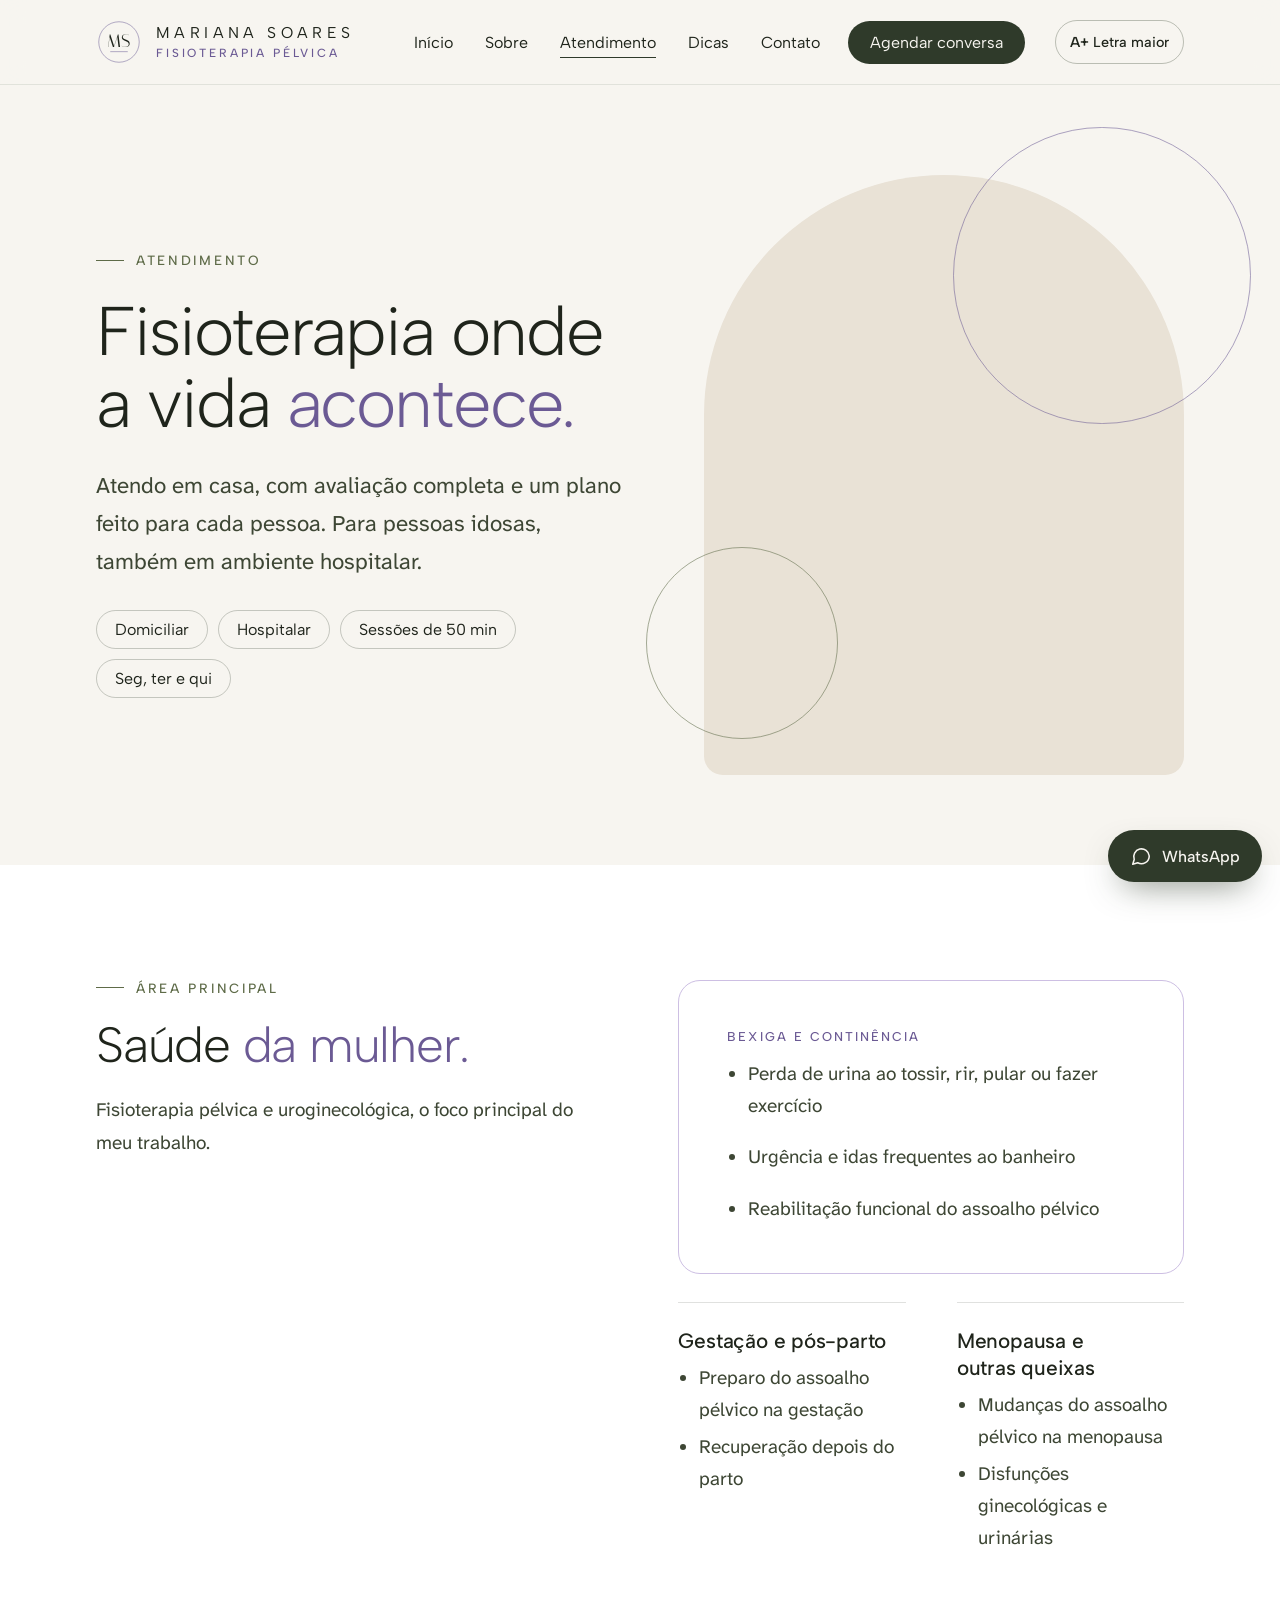
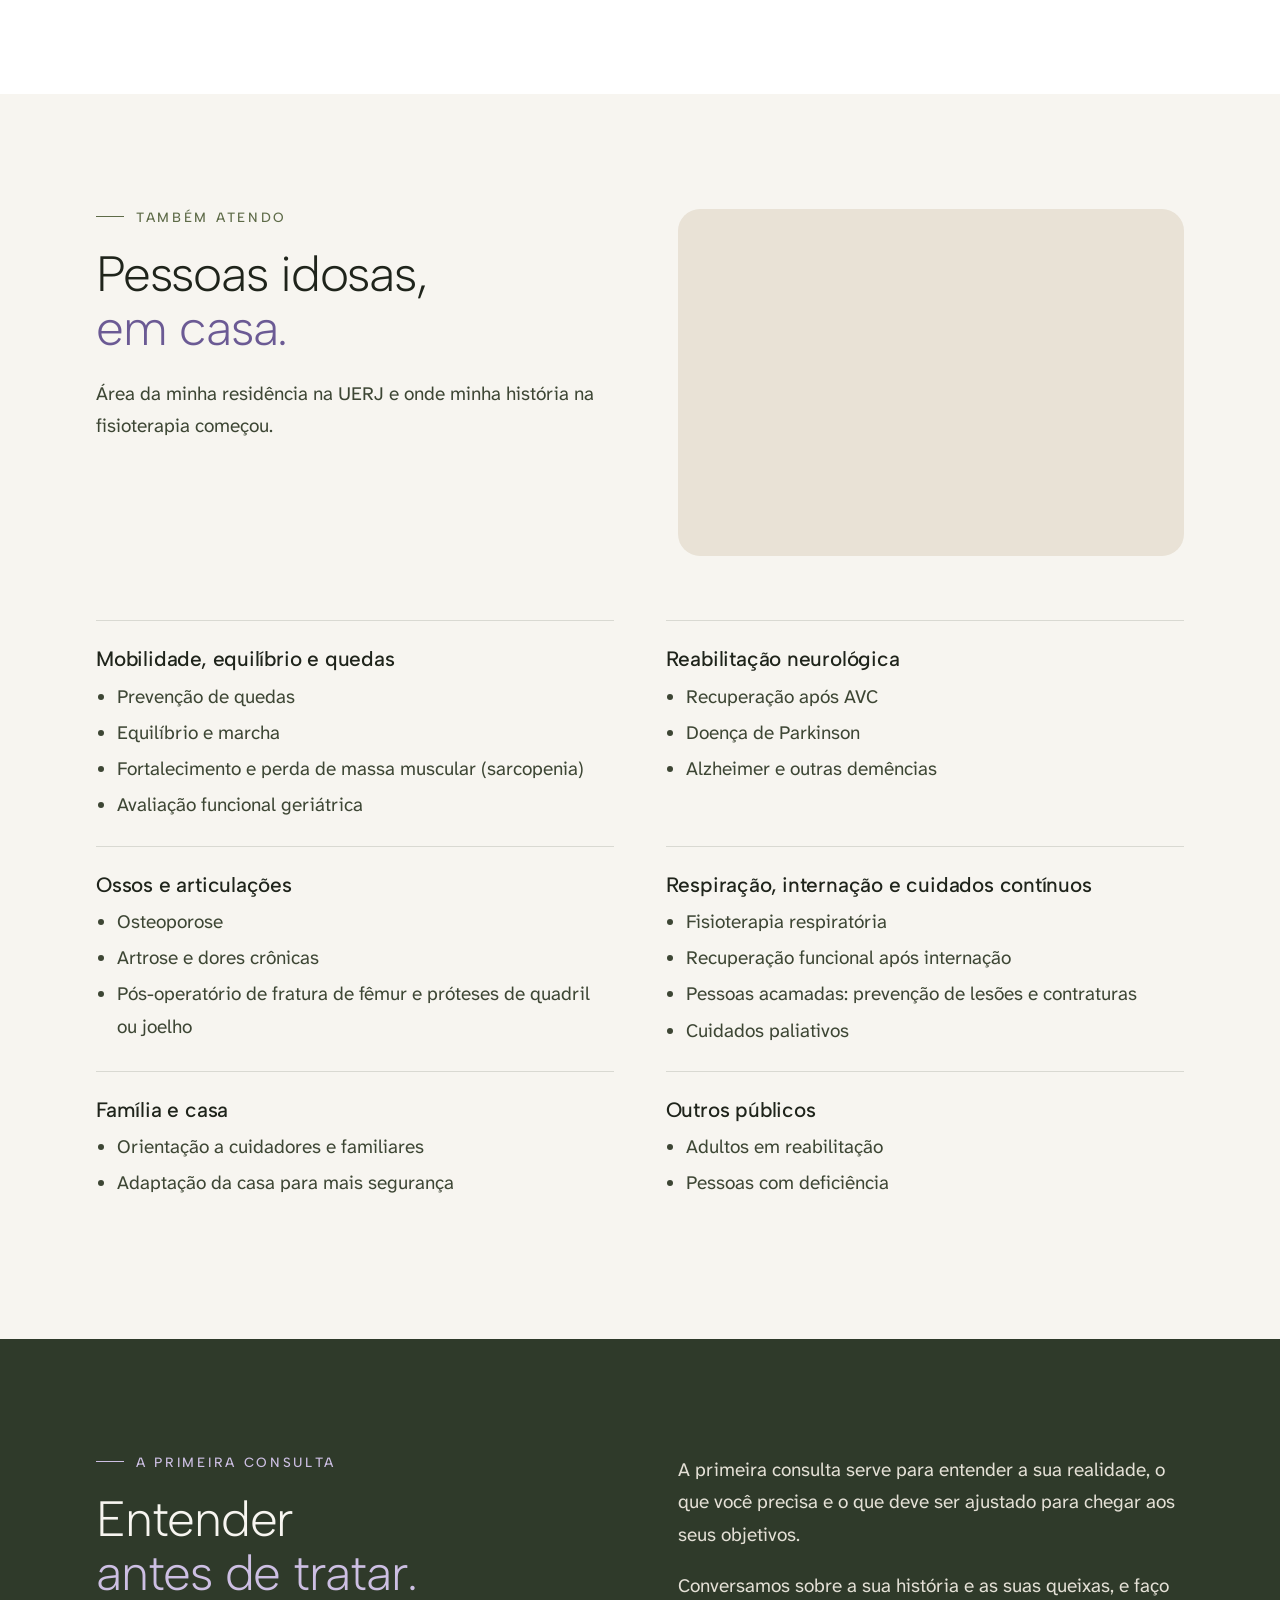
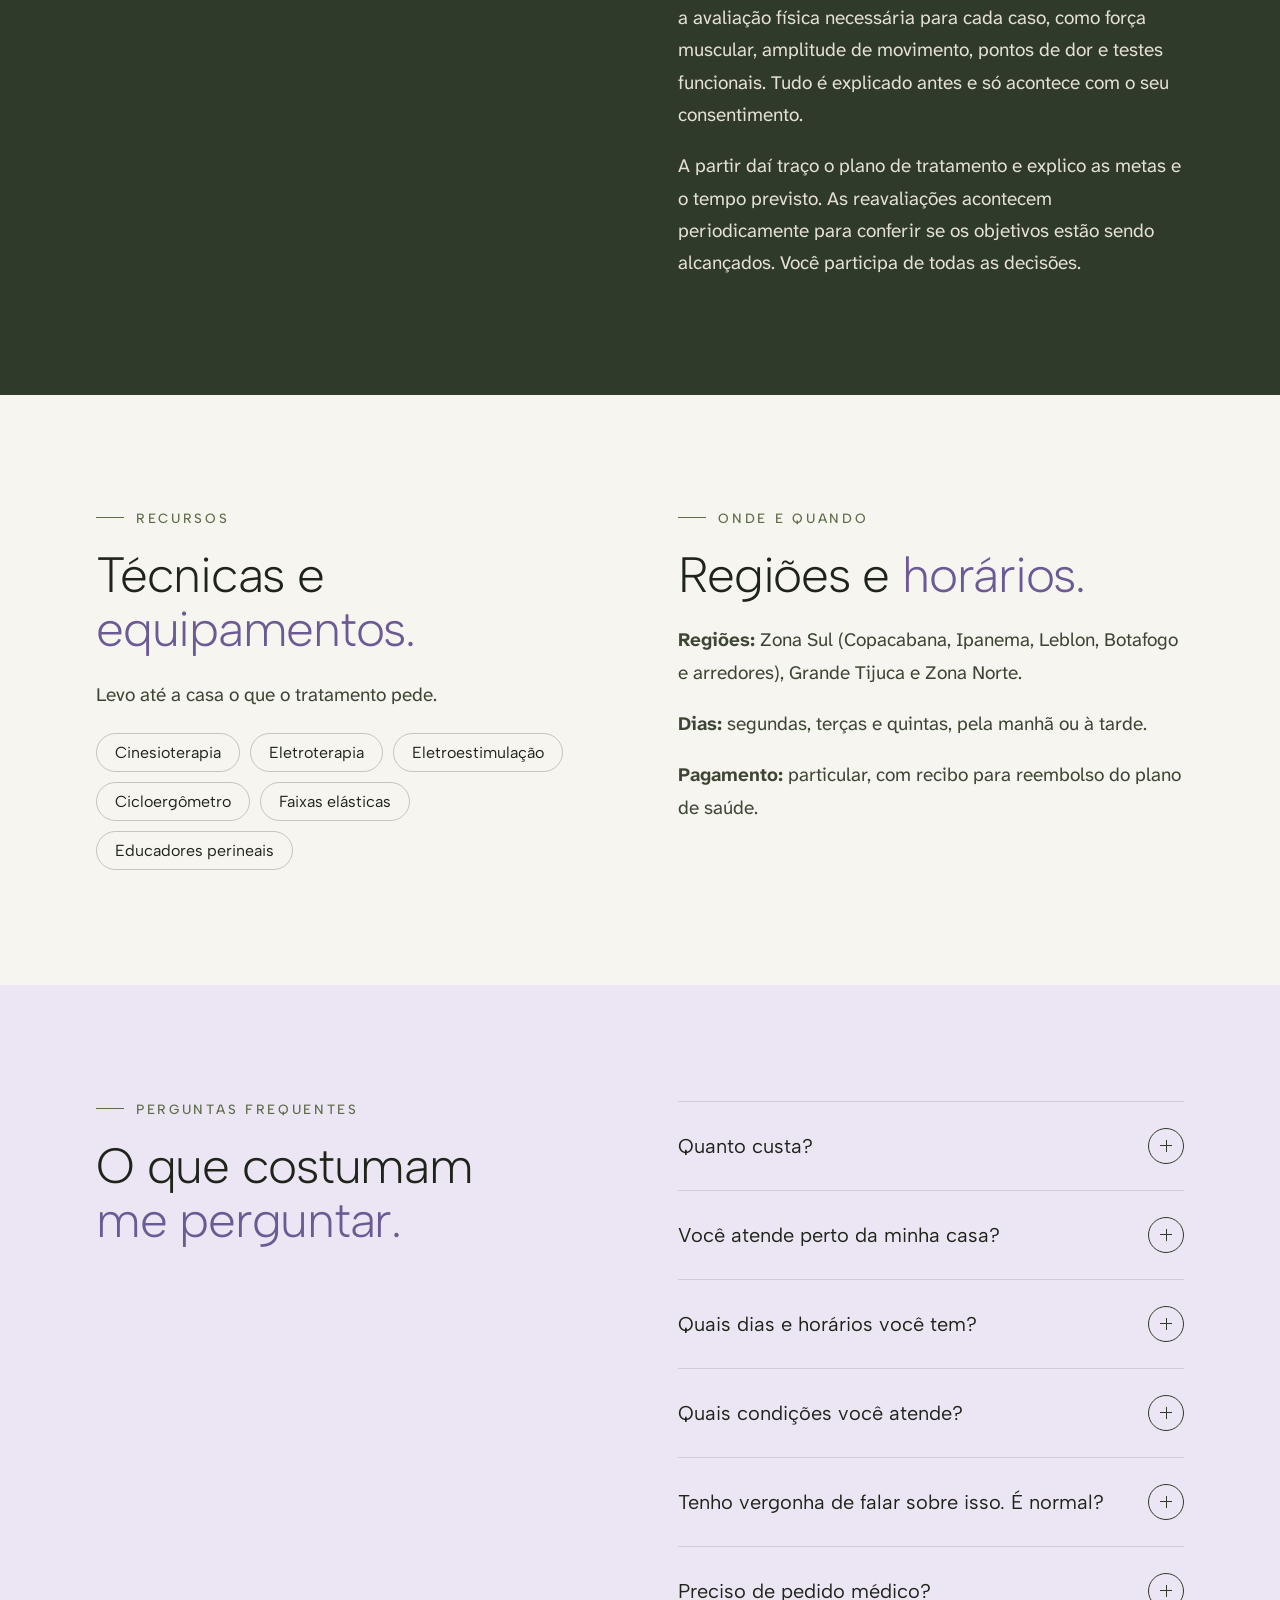
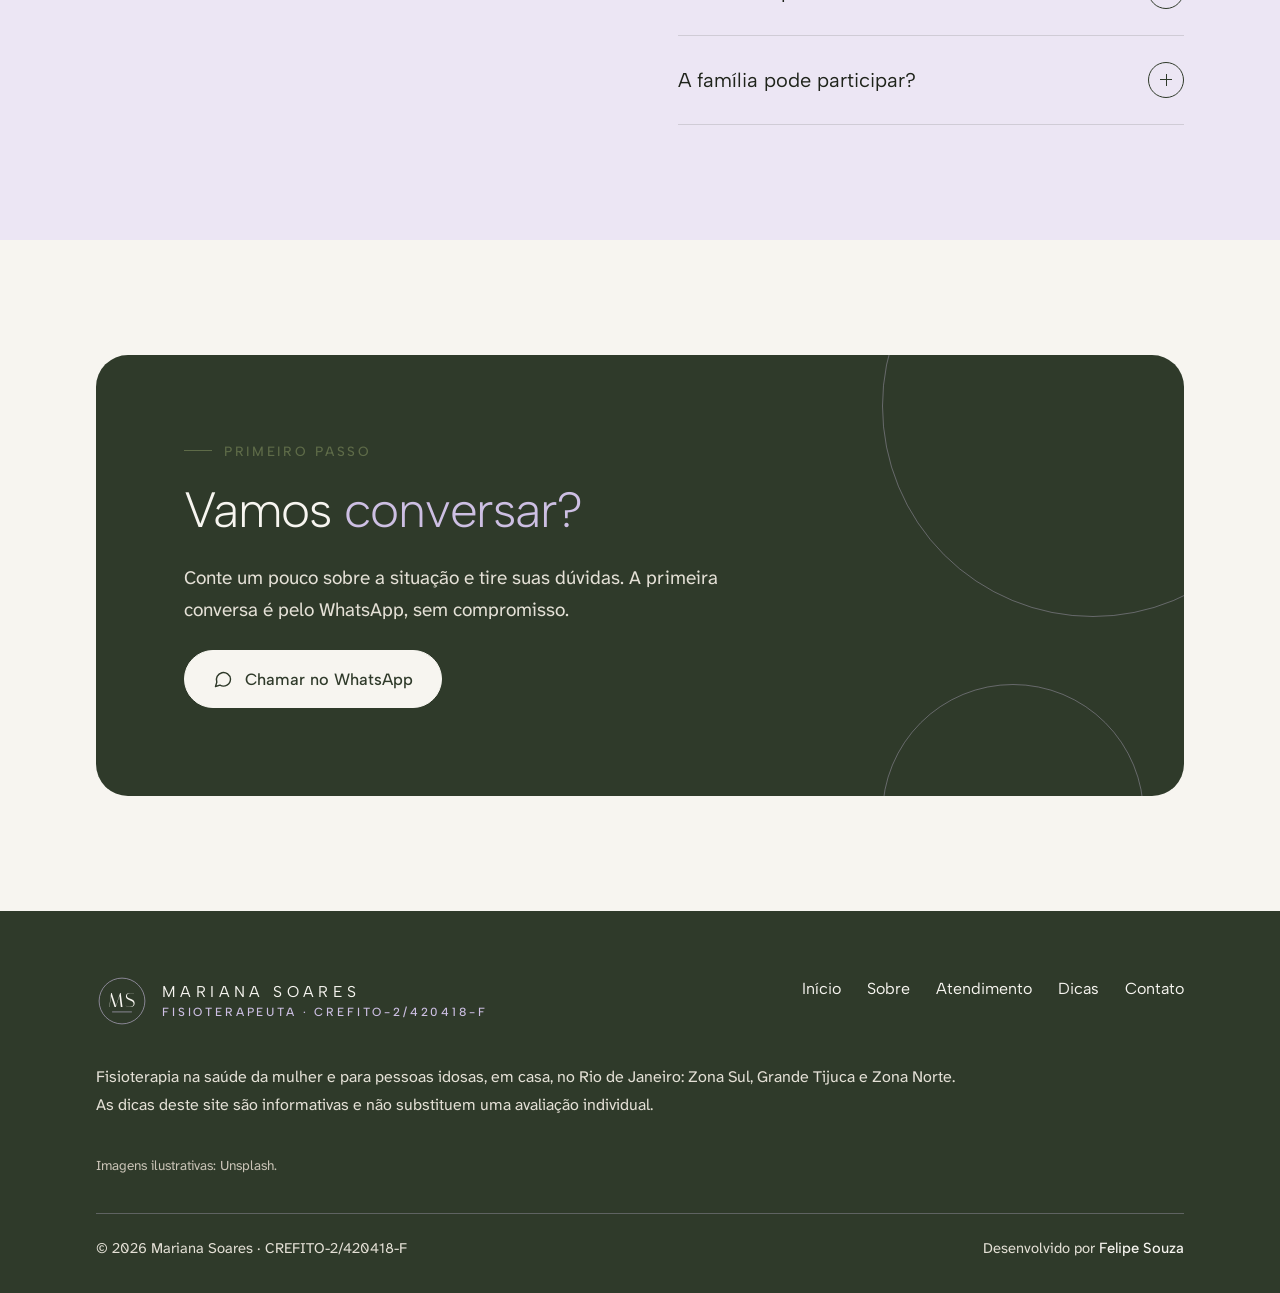
==== commit e40dd8e0: "v3.1: prévia de compartilhamento, dados estruturados, legibilidade, fotos novas e textos da home sua" ====
--- a/atendimento.html
+++ b/atendimento.html
@@ -7,6 +7,20 @@
 <meta name="description" content="Fisioterapia pélvica e na saúde da mulher, com atendimento em casa no Rio. Também atende pessoas idosas.">
 <meta name="robots" content="noindex,nofollow">
 <meta name="theme-color" content="#2F3A2A">
+<link rel="canonical" href="https://mariana.csouzza.com/atendimento.html">
+<meta property="og:type" content="website">
+<meta property="og:locale" content="pt_BR">
+<meta property="og:site_name" content="Mariana Soares · Fisioterapia">
+<meta property="og:title" content="Atendimento · Mariana Soares, Fisioterapeuta">
+<meta property="og:description" content="Fisioterapia pélvica e na saúde da mulher, com atendimento em casa no Rio. Também atende pessoas idosas.">
+<meta property="og:url" content="https://mariana.csouzza.com/atendimento.html">
+<meta property="og:image" content="https://mariana.csouzza.com/og.jpg">
+<meta property="og:image:width" content="1200">
+<meta property="og:image:height" content="630">
+<meta property="og:image:alt" content="Logo MS de Mariana Soares: Fisioterapia pélvica e saúde da mulher, atendimento em casa no Rio de Janeiro">
+<meta name="twitter:card" content="summary_large_image">
+<script type="application/ld+json">{"@context":"https://schema.org","@type":"WebPage","name":"Atendimento · Mariana Soares, Fisioterapeuta","url":"https://mariana.csouzza.com/atendimento.html","about":{"@id":"https://mariana.csouzza.com/#mariana"}}</script>
+<script type="application/ld+json">{"@context":"https://schema.org","@type":"FAQPage","mainEntity":[{"@type":"Question","name":"Quanto custa?","acceptedAnswer":{"@type":"Answer","text":"Os valores dependem do tipo de atendimento e da frequência. Me chame no WhatsApp que eu explico tudo com calma. Os atendimentos são particulares e eu emito recibo para você pedir reembolso ao seu plano de saúde."}},{"@type":"Question","name":"Você atende perto da minha casa?","acceptedAnswer":{"@type":"Answer","text":"Atendo em domicílio na Zona Sul, na Grande Tijuca e na Zona Norte do Rio de Janeiro. Se você mora em outro bairro, me chame mesmo assim que conversamos."}},{"@type":"Question","name":"Quais dias e horários você tem?","acceptedAnswer":{"@type":"Answer","text":"Segundas, terças e quintas, pela manhã ou à tarde. Combinamos o melhor horário para a sua rotina."}},{"@type":"Question","name":"Quais condições você atende?","acceptedAnswer":{"@type":"Answer","text":"Meu foco é a saúde da mulher e o assoalho pélvico: perda de urina, gestação e pós-parto, menopausa e outras queixas. Também atendo pessoas idosas. A lista completa está nesta página. Na dúvida, pergunte."}},{"@type":"Question","name":"Tenho vergonha de falar sobre isso. É normal?","acceptedAnswer":{"@type":"Answer","text":"É muito comum, e é justamente por isso que muita gente demora a procurar ajuda. A conversa é tranquila, sem julgamento, e você conta só o que se sentir à vontade."}},{"@type":"Question","name":"Preciso de pedido médico?","acceptedAnswer":{"@type":"Answer","text":"Não é obrigatório para começar. Mas, se você tiver laudos, exames ou orientações do médico, vale separar para a primeira avaliação."}},{"@type":"Question","name":"A família pode participar?","acceptedAnswer":{"@type":"Answer","text":"No atendimento de pessoas idosas, pode e deve: converso com quem cuida e dou orientações para o dia a dia. Na saúde da mulher, você decide se quer alguém junto."}}]}</script>
 <link rel="icon" href="favicon.svg" type="image/svg+xml">
 <link rel="preconnect" href="https://fonts.googleapis.com">
 <link rel="preconnect" href="https://fonts.gstatic.com" crossorigin>
@@ -32,9 +46,9 @@
 <header class="top">
   <div class="wrap">
     <a class="brand" href="index.html" aria-label="Mariana Soares, Fisioterapia. Página inicial"><svg class="" viewBox="0 0 200 200" aria-hidden="true"><circle cx="100" cy="100" r="88" fill="none" stroke="#6B5A94" stroke-width="2.2"/><text x="100" y="123" text-anchor="middle" font-family="Italiana, serif" font-size="78" letter-spacing="2" fill="#1F241B">MS</text><path d="M62 142h76" stroke="#6B5A94" stroke-width="2.2"/></svg><div><b>Mariana Soares</b><span>Fisioterapia pélvica</span></div></a>
+    <button class="fontbtn" id="fontbtn" aria-pressed="false" aria-label="Letra maior" title="Aumentar o tamanho das letras"><span class="fb-a">A+</span><span class="fb-l"> Letra maior</span></button>
     <button class="menubtn" id="menubtn" aria-expanded="false" aria-controls="nav">Menu</button>
     <nav class="nav" id="nav" aria-label="Principal"><a href="index.html">Início</a><a href="sobre.html">Sobre</a><a href="atendimento.html" aria-current=page>Atendimento</a><a href="dicas.html">Dicas</a><a href="contato.html">Contato</a>
-      <button class="fontbtn" id="fontbtn" aria-pressed="false" title="Aumentar o tamanho das letras">A+ Letra maior</button>
       <a class="navcta" href="https://wa.me/5521988644272?text=Ol%C3%A1%2C%20Mariana%21%20Vim%20pelo%20site%20e%20gostaria%20de%20saber%20mais%20sobre%20o%20atendimento." target="_blank" rel="noopener">Agendar conversa</a>
     </nav>
   </div>
@@ -48,7 +62,7 @@
     <p class="lead">Atendo em casa, com avaliação completa e um plano feito para cada pessoa. Para pessoas idosas, também em ambiente hospitalar.</p>
     <ul class="chips"><li>Domiciliar</li><li>Hospitalar</li><li>Sessões de 50 min</li><li>Seg, ter e qui</li></ul>
   </div>
-  <div class="visual"><div class="ph"><img src="https://images.unsplash.com/photo-1758272421829-7028296dee8f?auto=format&fit=crop&q=72&w=1000" srcset="https://images.unsplash.com/photo-1758272421829-7028296dee8f?auto=format&fit=crop&q=72&w=600 600w, https://images.unsplash.com/photo-1758272421829-7028296dee8f?auto=format&fit=crop&q=72&w=1000 1000w, https://images.unsplash.com/photo-1758272421829-7028296dee8f?auto=format&fit=crop&q=72&w=1600 1600w" sizes="(max-width:900px) 100vw, 50vw" alt="Mulher fazendo alongamento em casa" fetchpriority=high decoding="async"></div><span class="ring"></span><span class="ring two"></span></div>
+  <div class="visual"><div class="ph"><img src="https://images.unsplash.com/photo-1698891668295-13c6de80aab5?auto=format&fit=crop&q=72&w=1000" srcset="https://images.unsplash.com/photo-1698891668295-13c6de80aab5?auto=format&fit=crop&q=72&w=600 600w, https://images.unsplash.com/photo-1698891668295-13c6de80aab5?auto=format&fit=crop&q=72&w=1000 1000w, https://images.unsplash.com/photo-1698891668295-13c6de80aab5?auto=format&fit=crop&q=72&w=1600 1600w" sizes="(max-width:900px) 100vw, 50vw" alt="Mulher de óculos se alongando no sofá de casa" fetchpriority=high decoding="async"></div><span class="ring"></span><span class="ring two"></span></div>
 </div></section>
 
 <section class="s paper" id="mulher"><div class="wrap split start">
@@ -62,7 +76,7 @@
 <section class="s" id="idosos"><div class="wrap">
   <div class="split start" style="margin-bottom:clamp(36px,5vw,64px)">
     <div class="reveal" style="display:grid;gap:22px"><span class="kicker">Também atendo</span><h2>Pessoas idosas, <em>em casa.</em></h2><p style="color:var(--ink-2)">Área da minha residência na UERJ e onde minha história na fisioterapia começou.</p></div>
-    <div class="tall-ph reveal" style="aspect-ratio:16/11"><img src="https://images.unsplash.com/photo-1765896387398-1e1ae8d2eb85?auto=format&fit=crop&q=72&w=1000" srcset="https://images.unsplash.com/photo-1765896387398-1e1ae8d2eb85?auto=format&fit=crop&q=72&w=600 600w, https://images.unsplash.com/photo-1765896387398-1e1ae8d2eb85?auto=format&fit=crop&q=72&w=1000 1000w, https://images.unsplash.com/photo-1765896387398-1e1ae8d2eb85?auto=format&fit=crop&q=72&w=1600 1600w" sizes="(max-width:900px) 100vw, 50vw" alt="Cuidadora conversando com uma senhora idosa em casa" loading=lazy decoding="async"></div>
+    <div class="tall-ph reveal" style="aspect-ratio:16/11"><img src="https://images.unsplash.com/photo-1706806593440-53c9dab6d39f?auto=format&fit=crop&q=72&w=1000" srcset="https://images.unsplash.com/photo-1706806593440-53c9dab6d39f?auto=format&fit=crop&q=72&w=600 600w, https://images.unsplash.com/photo-1706806593440-53c9dab6d39f?auto=format&fit=crop&q=72&w=1000 1000w, https://images.unsplash.com/photo-1706806593440-53c9dab6d39f?auto=format&fit=crop&q=72&w=1600 1600w" sizes="(max-width:900px) 100vw, 50vw" alt="Mulher jovem e uma senhora conversando e rindo no sofá de casa" loading=lazy decoding="async"></div>
   </div>
   <div class="list2"><div class="item reveal"><h3>Mobilidade, equilíbrio e quedas</h3><ul><li>Prevenção de quedas</li><li>Equilíbrio e marcha</li><li>Fortalecimento e perda de massa muscular (sarcopenia)</li><li>Avaliação funcional geriátrica</li></ul></div><div class="item reveal"><h3>Reabilitação neurológica</h3><ul><li>Recuperação após AVC</li><li>Doença de Parkinson</li><li>Alzheimer e outras demências</li></ul></div><div class="item reveal"><h3>Ossos e articulações</h3><ul><li>Osteoporose</li><li>Artrose e dores crônicas</li><li>Pós-operatório de fratura de fêmur e próteses de quadril ou joelho</li></ul></div><div class="item reveal"><h3>Respiração, internação e cuidados contínuos</h3><ul><li>Fisioterapia respiratória</li><li>Recuperação funcional após internação</li><li>Pessoas acamadas: prevenção de lesões e contraturas</li><li>Cuidados paliativos</li></ul></div><div class="item reveal"><h3>Família e casa</h3><ul><li>Orientação a cuidadores e familiares</li><li>Adaptação da casa para mais segurança</li></ul></div><div class="item reveal"><h3>Outros públicos</h3><ul><li>Adultos em reabilitação</li><li>Pessoas com deficiência</li></ul></div></div>
 </div></section>
@@ -115,7 +129,7 @@
   var b=document.getElementById("menubtn"),n=document.getElementById("nav");
   b.addEventListener("click",function(){var o=n.classList.toggle("open");b.setAttribute("aria-expanded",o);b.textContent=o?"Fechar":"Menu"});
   var f=document.getElementById("fontbtn"),r=document.documentElement;
-  function sync(){var g=r.classList.contains("grande");f.setAttribute("aria-pressed",g);f.textContent=g?"A– Letra normal":"A+ Letra maior"}
+  function sync(){var g=r.classList.contains("grande");f.setAttribute("aria-pressed",g);f.querySelector(".fb-a").textContent=g?"A–":"A+";f.querySelector(".fb-l").textContent=g?" Letra normal":" Letra maior";f.title=g?"Voltar ao tamanho normal das letras":"Aumentar o tamanho das letras"}
   f.addEventListener("click",function(){r.classList.toggle("grande");try{localStorage.setItem("letra",r.classList.contains("grande")?"grande":"normal")}catch(e){}sync()});
   sync();
   var els=document.querySelectorAll(".reveal");
--- a/style.css
+++ b/style.css
@@ -56,16 +56,16 @@
 .brand b{display:block;font:400 .98rem var(--display);letter-spacing:.28em;text-transform:uppercase;line-height:1.2}
 .brand span{display:block;font:500 .66rem var(--display);letter-spacing:.3em;text-transform:uppercase;color:var(--lav-ink);margin-top:3px}
 .nav{display:flex;align-items:center;gap:4px;margin-left:auto}
-.nav a{position:relative;font:400 1rem var(--display);color:var(--ink);text-decoration:none;padding:10px 14px}
+.nav a{white-space:nowrap;position:relative;font:400 1rem var(--display);color:var(--ink);text-decoration:none;padding:10px 14px}
 .nav a::after{content:"";position:absolute;left:14px;right:14px;bottom:4px;height:1px;background:var(--olive-900);transform:scaleX(0);transform-origin:left;transition:transform .3s}
 .nav a:hover::after,.nav a[aria-current=page]::after{transform:scaleX(1)}
 .nav .navcta{margin-left:10px;background:var(--olive-900);color:var(--ivory);border-radius:999px;padding:12px 22px}
 .nav .navcta::after{display:none}
 .nav .navcta:hover{background:var(--olive-700);color:#fff}
-.fontbtn{font:500 .9rem var(--display);background:transparent;color:var(--ink);border:1px solid color-mix(in srgb,var(--olive-900) 30%,transparent);border-radius:999px;padding:9px 14px;min-height:44px;cursor:pointer;margin-left:6px}
+.fontbtn{white-space:nowrap;font:500 .9rem var(--display);background:transparent;color:var(--ink);border:1px solid color-mix(in srgb,var(--olive-900) 30%,transparent);border-radius:999px;padding:9px 14px;min-height:44px;cursor:pointer;margin-left:6px}
 .fontbtn[aria-pressed=true]{background:var(--lav-200)}
 .menubtn{display:none;font:500 1rem var(--display);background:var(--olive-900);color:var(--ivory);border:0;border-radius:999px;padding:12px 20px;min-height:48px;cursor:pointer}
-@media (max-width:1020px){
+@media (max-width:1180px){
   .menubtn{display:inline-flex;margin-left:auto}
   .nav{display:none;position:absolute;left:0;right:0;top:100%;background:var(--ivory);border-bottom:1px solid var(--sand);flex-direction:column;align-items:stretch;padding:12px clamp(20px,5vw,56px) 24px;gap:2px}
   .nav.open{display:flex}
@@ -253,3 +253,28 @@
   .brand span{font-size:.6rem;letter-spacing:.2em}
   .menubtn{padding:10px 18px;min-height:46px}
 }
+
+/* ---------- v3.1 · legibilidade (10/10/2026) ---------- */
+/* rótulos em maiúsculas: mínimo ~12,5px e espaçamento menor */
+.kicker{font-size:.84rem;letter-spacing:.2em}
+.band small,.card .tag,.feature .tag{font-size:.8rem;letter-spacing:.16em}
+.visual .badge small{font-size:.78rem;letter-spacing:.16em}
+.quote cite{font-size:.86rem;letter-spacing:.18em}
+.pslot{font-size:.84rem}
+.brand span{font-size:.74rem;letter-spacing:.24em}
+.creds{font-size:1rem}
+/* botão A+ fica no topo, fora do menu */
+.top .fontbtn{order:3;margin-left:6px}
+.top .nav{order:2}
+.top .menubtn{order:4}
+.fb-a{font-weight:600}
+@media (max-width:1180px){
+  .top .fontbtn{margin:0 0 0 auto;align-self:center}
+  .top .menubtn{margin-left:0}
+}
+@media (max-width:560px){
+  .brand b{font-size:.9rem;letter-spacing:.14em}
+  .brand span{font-size:.68rem;letter-spacing:.16em}
+  .top .fontbtn{padding:9px 13px;min-height:46px;font-size:1rem}
+  .fb-l{position:absolute;width:1px;height:1px;overflow:hidden;clip:rect(0 0 0 0);white-space:nowrap}
+}
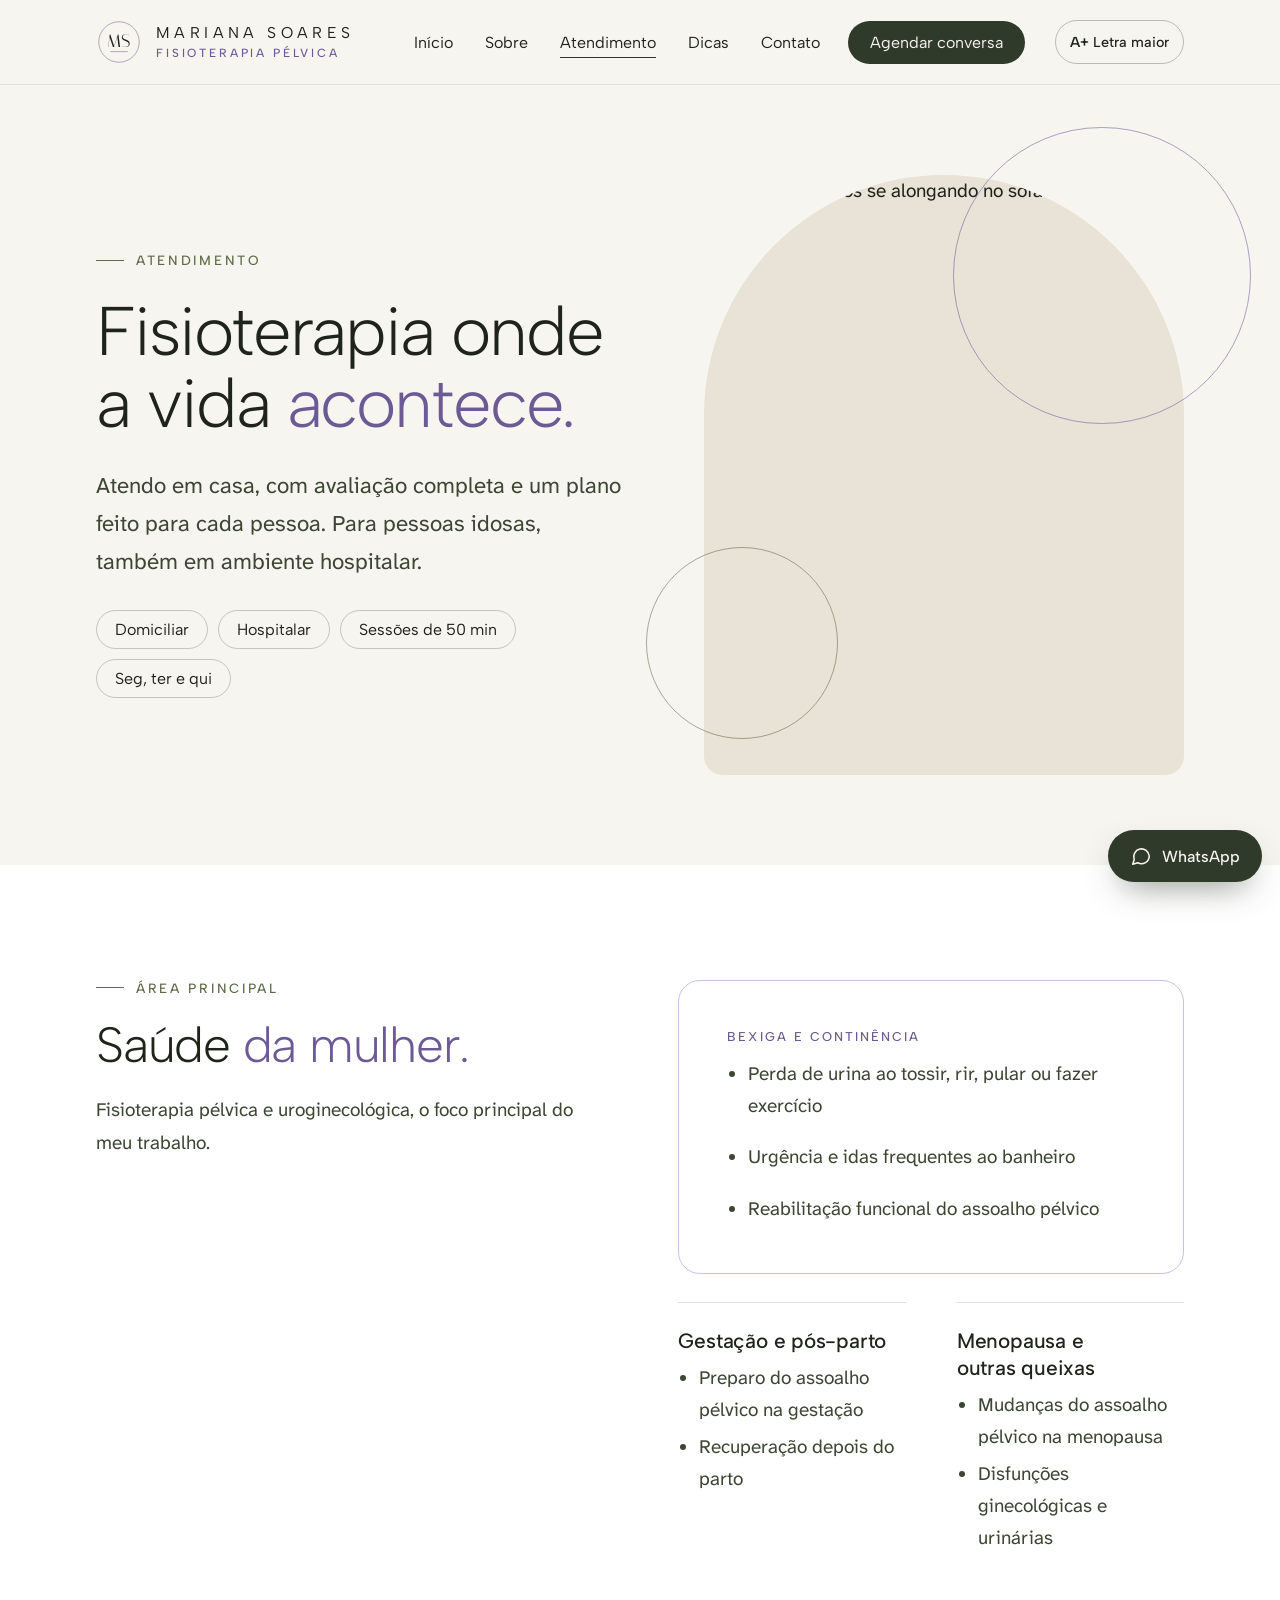
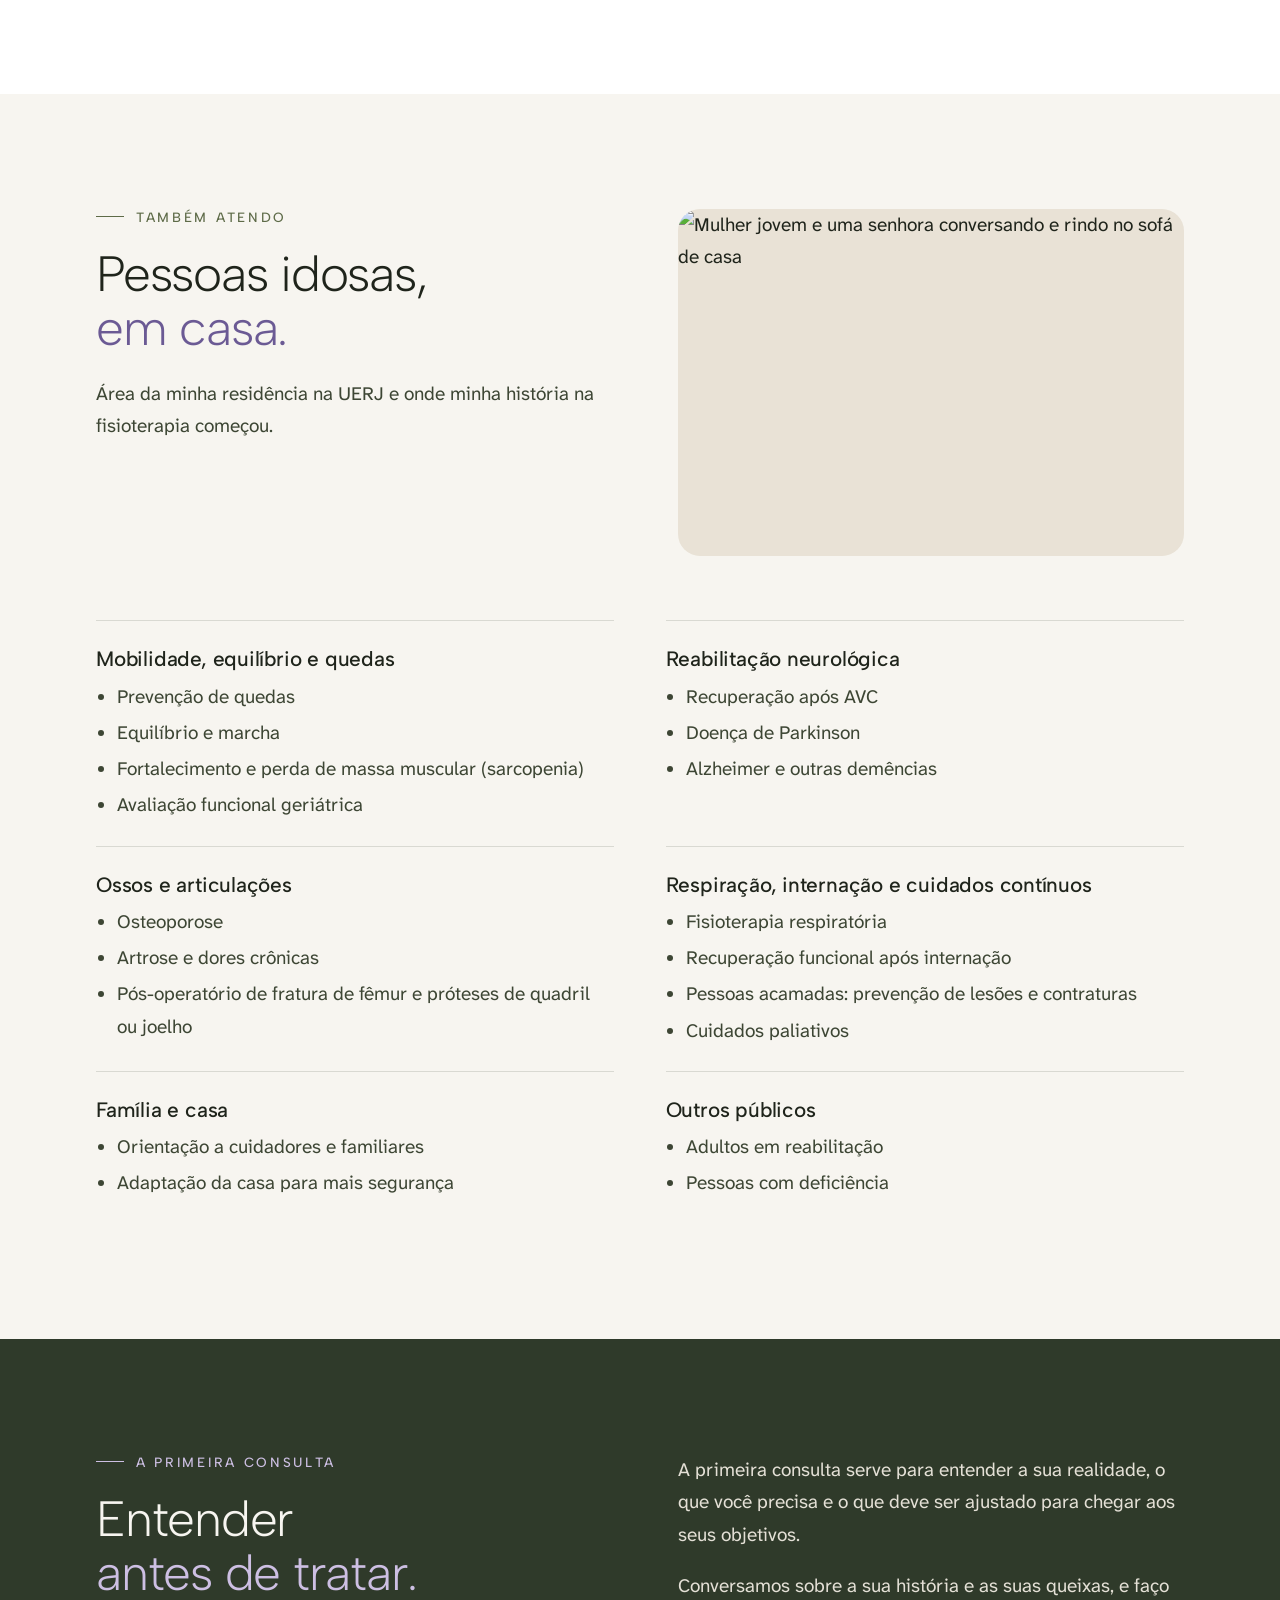
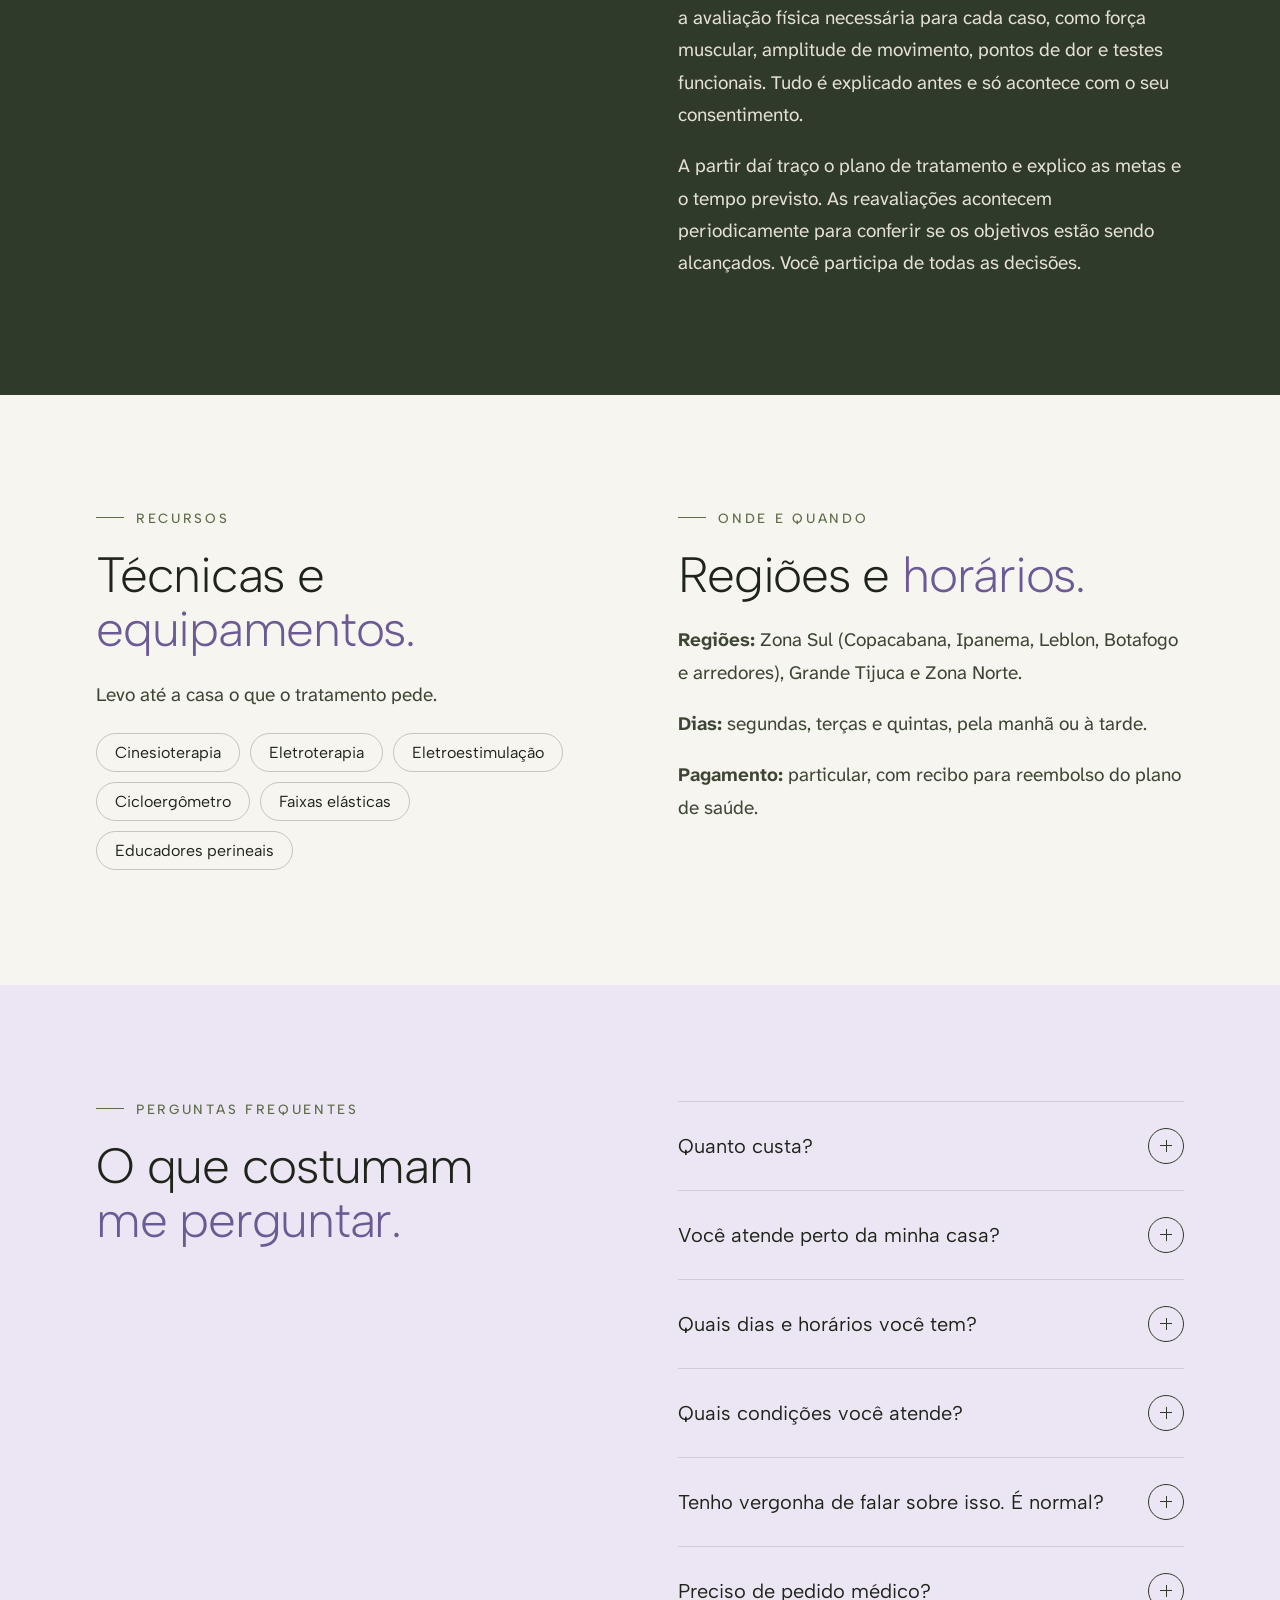
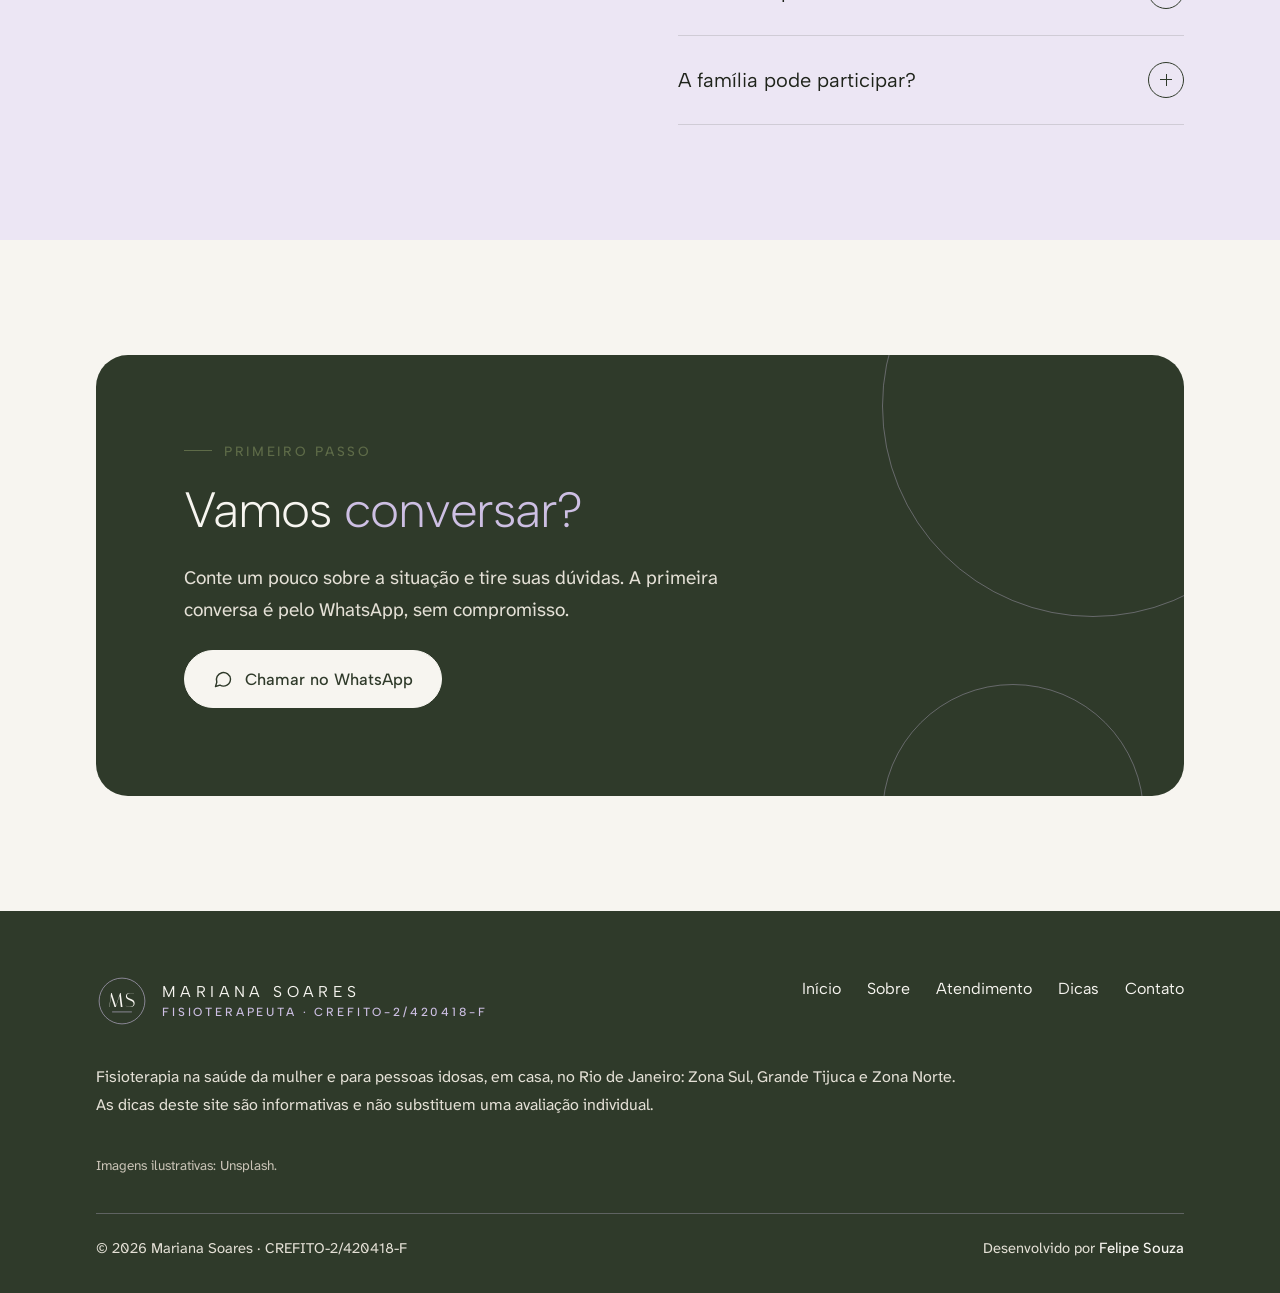
==== commit 55d32f6a: "Add files via upload" ====
--- a/atendimento.html
+++ b/atendimento.html
@@ -25,7 +25,7 @@
 <link rel="preconnect" href="https://fonts.googleapis.com">
 <link rel="preconnect" href="https://fonts.gstatic.com" crossorigin>
 <link rel="stylesheet" href="https://fonts.googleapis.com/css2?family=Albert+Sans:wght@200;300;400;500&family=Atkinson+Hyperlegible+Next:wght@400;600&family=Italiana&display=swap">
-<link rel="stylesheet" href="style.css">
+<link rel="stylesheet" href="style.css?v=312">
 <script>
 (function(){var r=document.documentElement;r.classList.add("js");
 try{if(localStorage.getItem("letra")==="grande")r.classList.add("grande")}catch(e){}
--- a/style.css
+++ b/style.css
@@ -278,3 +278,12 @@
   .top .fontbtn{padding:9px 13px;min-height:46px;font-size:1rem}
   .fb-l{position:absolute;width:1px;height:1px;overflow:hidden;clip:rect(0 0 0 0);white-space:nowrap}
 }
+
+/* sobre: "Um pouco de mim" */
+.hobbies{list-style:none;margin:0;padding:0;display:grid;gap:0}
+.hobbies li{display:grid;grid-template-columns:44px 1fr;gap:16px;align-items:start;padding:18px 0;border-top:1px solid color-mix(in srgb,var(--olive-900) 15%,transparent)}
+.hobbies li:last-child{border-bottom:1px solid color-mix(in srgb,var(--olive-900) 15%,transparent)}
+.hobbies svg{width:44px;height:44px;padding:9px;border-radius:50%;background:var(--lav-200);color:var(--lav-ink)}
+.hobbies h3{font-size:1.15rem;margin-bottom:4px}
+.hobbies p{color:var(--ink-2)}
+.prose .lang{font:500 .95rem var(--display);color:var(--olive-700)}
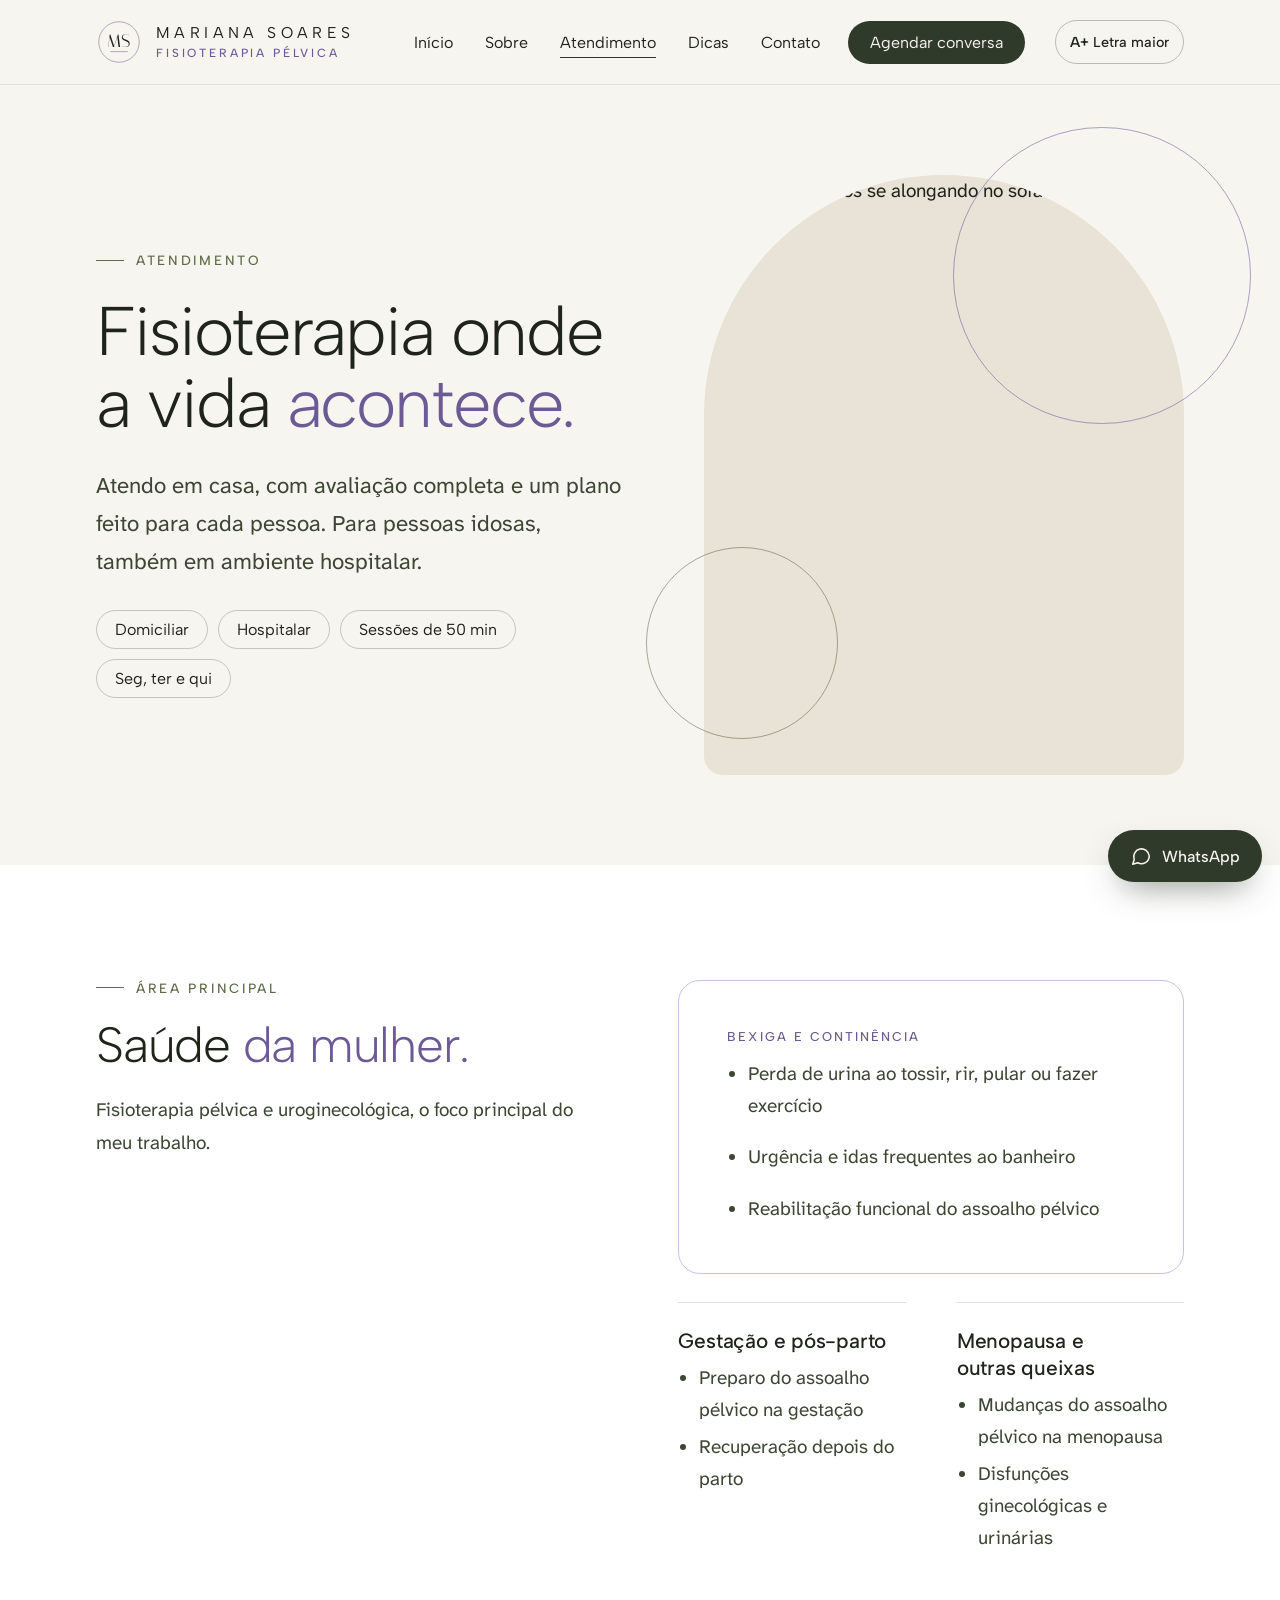
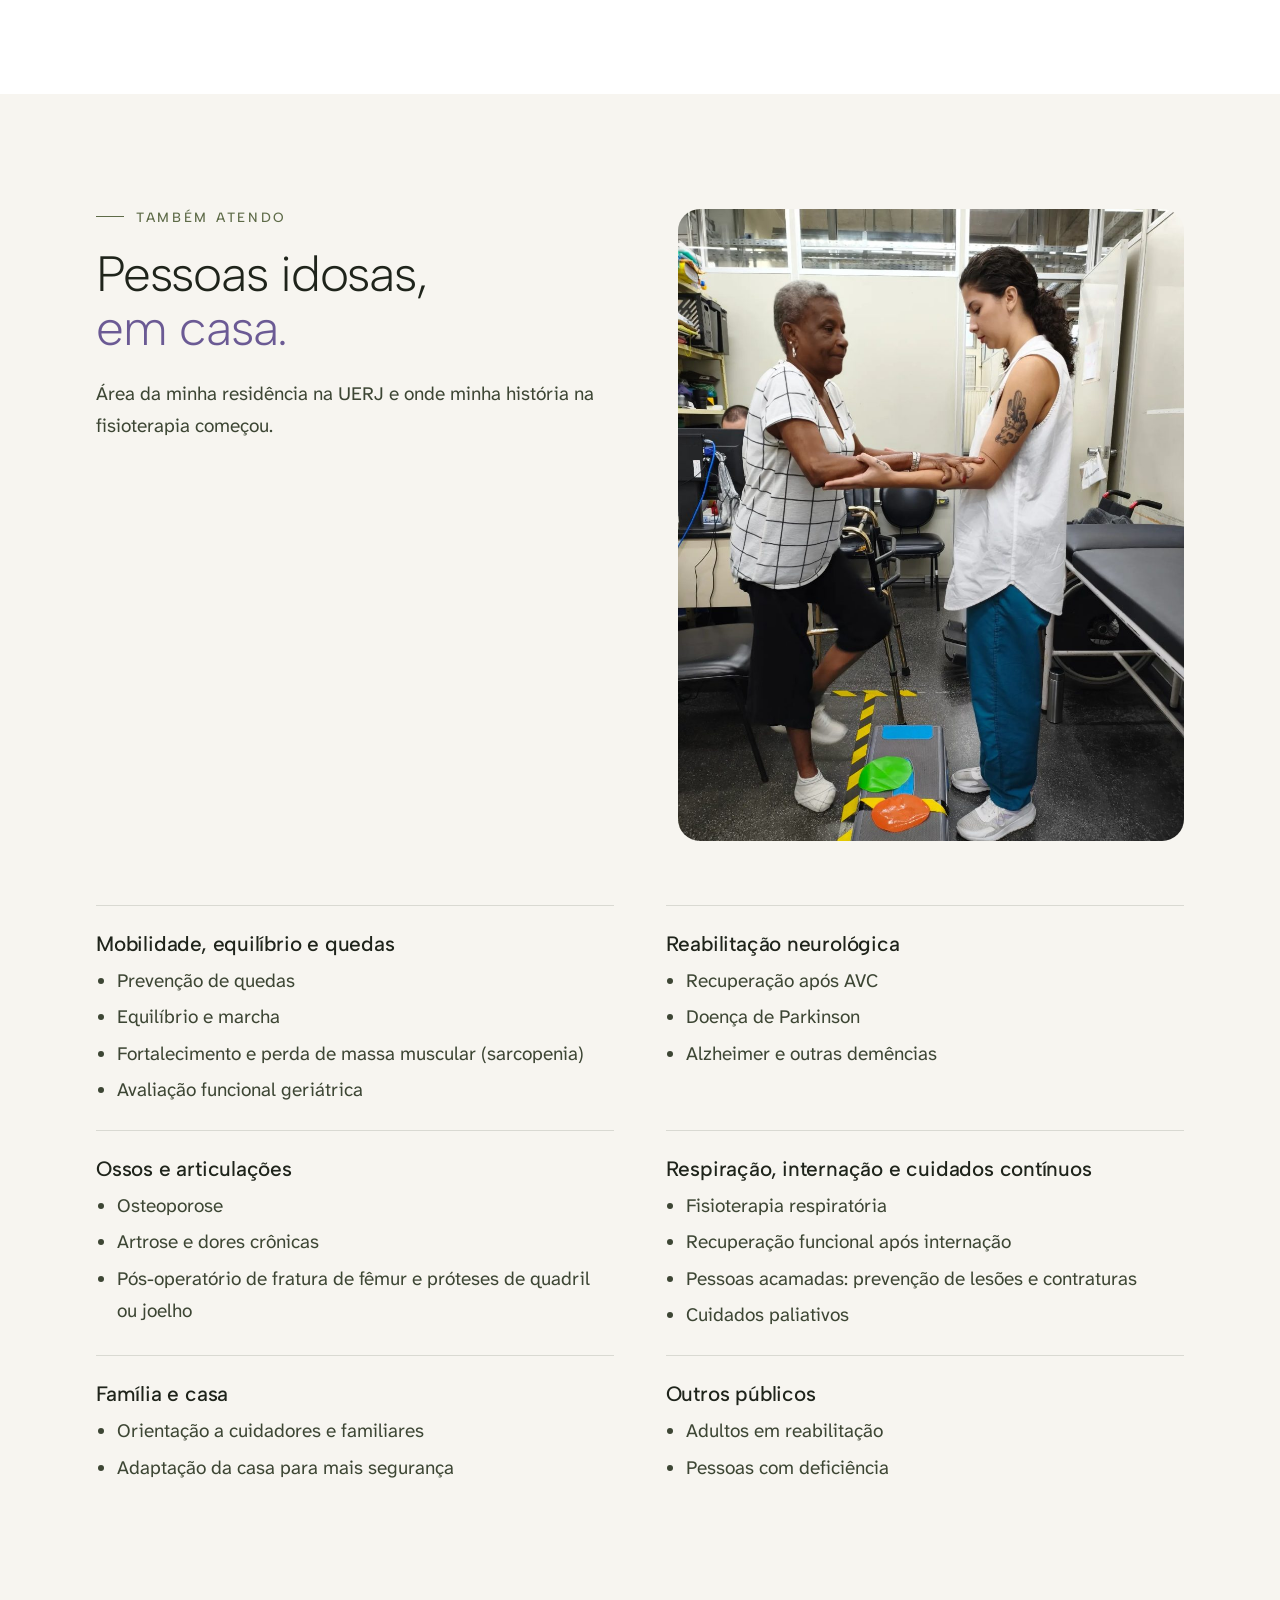
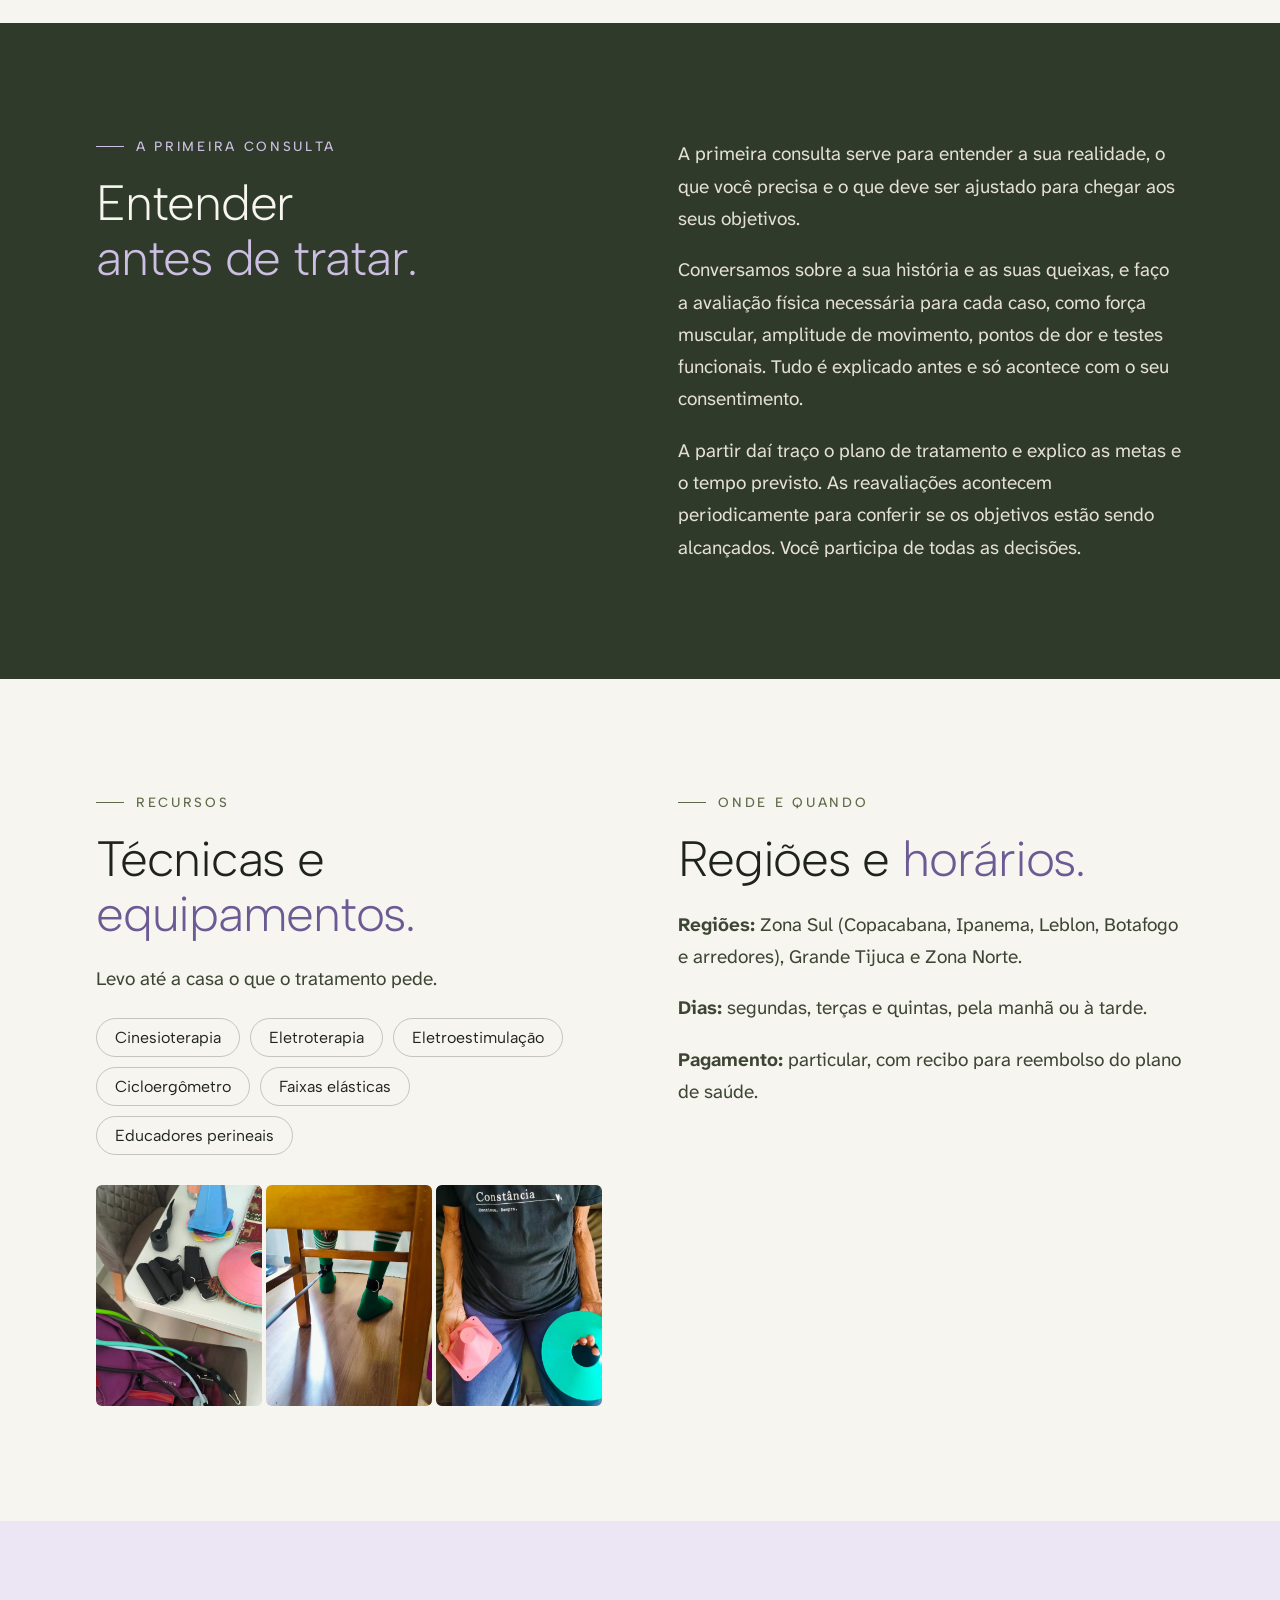
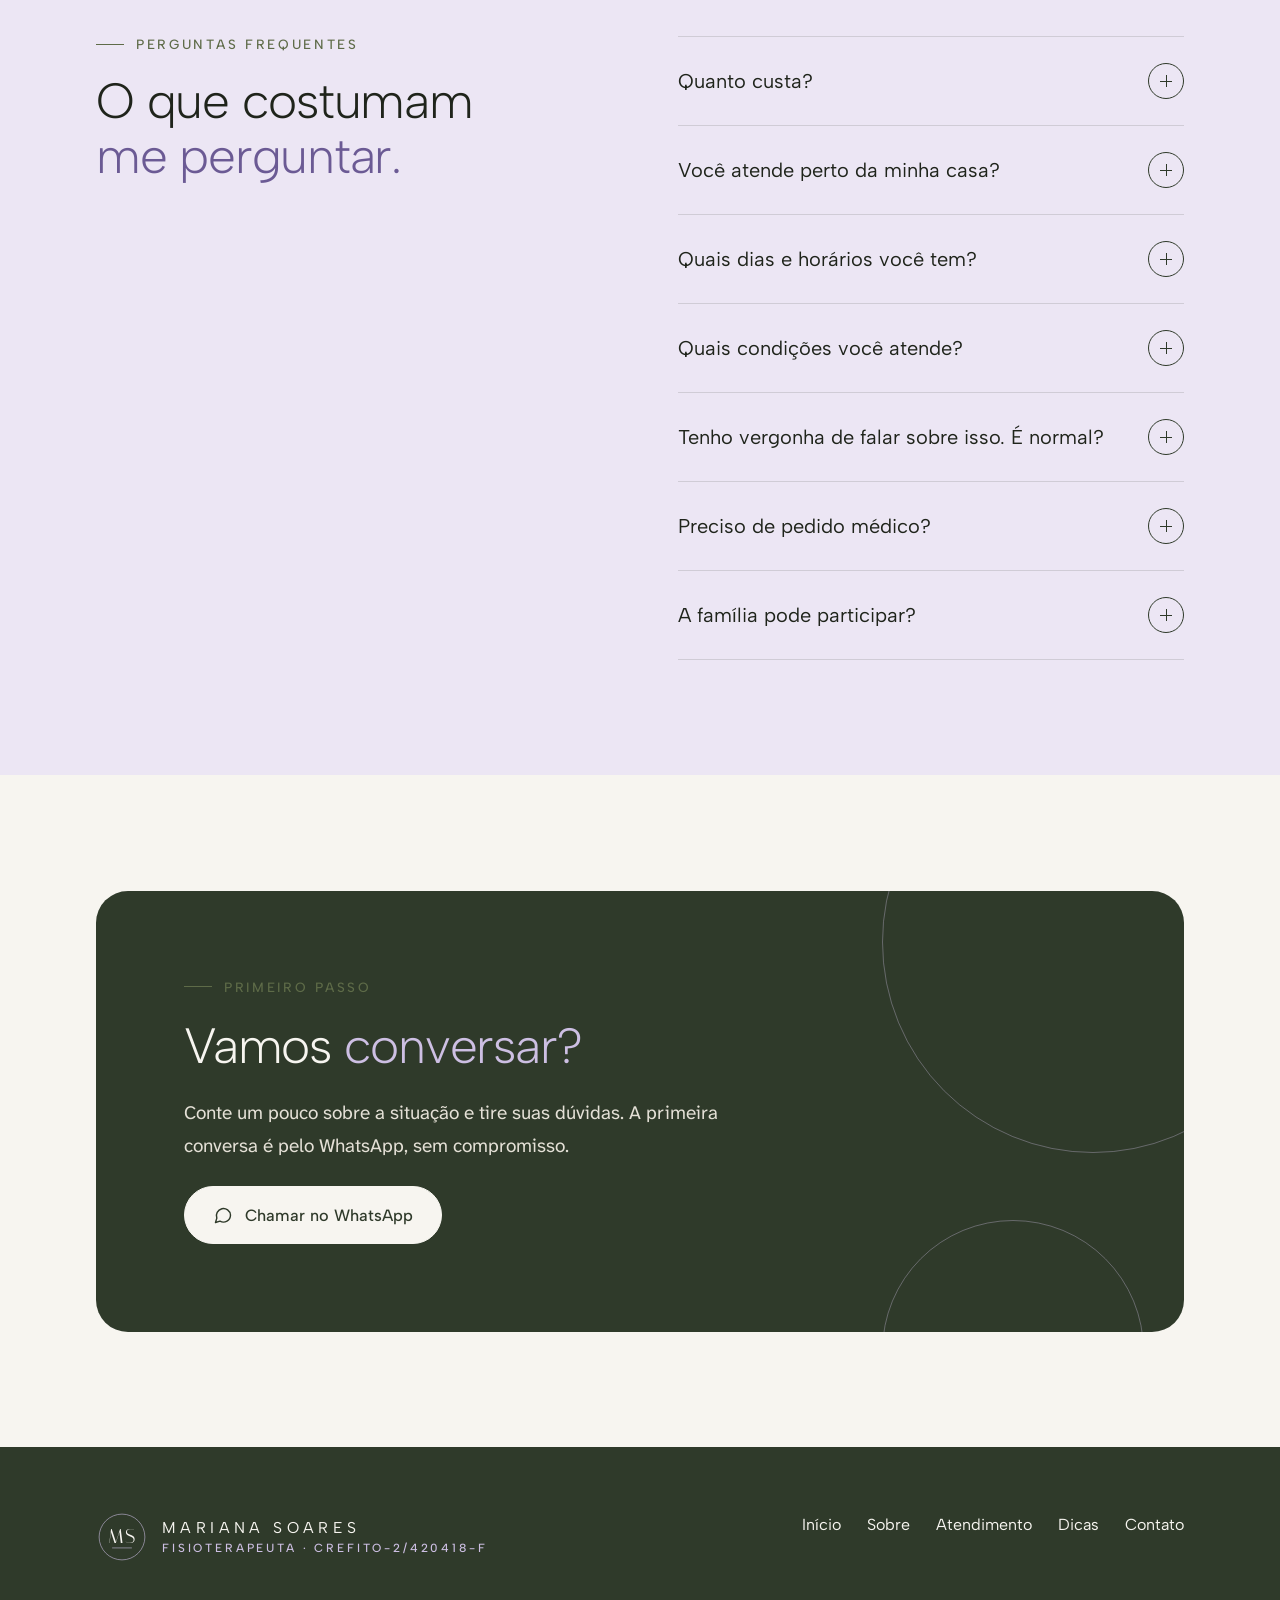
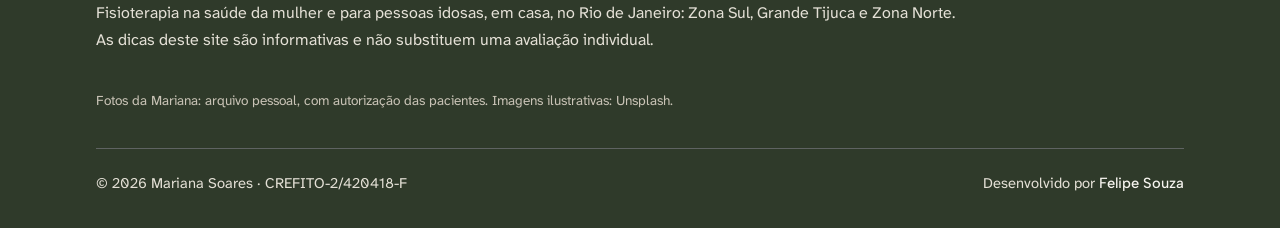
==== commit c6b03514: "Atendimento: fotos reais (idosos e material de atendimento em casa) Updated image sources and added " ====
--- a/atendimento.html
+++ b/atendimento.html
@@ -76,7 +76,7 @@
 <section class="s" id="idosos"><div class="wrap">
   <div class="split start" style="margin-bottom:clamp(36px,5vw,64px)">
     <div class="reveal" style="display:grid;gap:22px"><span class="kicker">Também atendo</span><h2>Pessoas idosas, <em>em casa.</em></h2><p style="color:var(--ink-2)">Área da minha residência na UERJ e onde minha história na fisioterapia começou.</p></div>
-    <div class="tall-ph reveal" style="aspect-ratio:16/11"><img src="https://images.unsplash.com/photo-1706806593440-53c9dab6d39f?auto=format&fit=crop&q=72&w=1000" srcset="https://images.unsplash.com/photo-1706806593440-53c9dab6d39f?auto=format&fit=crop&q=72&w=600 600w, https://images.unsplash.com/photo-1706806593440-53c9dab6d39f?auto=format&fit=crop&q=72&w=1000 1000w, https://images.unsplash.com/photo-1706806593440-53c9dab6d39f?auto=format&fit=crop&q=72&w=1600 1600w" sizes="(max-width:900px) 100vw, 50vw" alt="Mulher jovem e uma senhora conversando e rindo no sofá de casa" loading=lazy decoding="async"></div>
+    <div class="tall-ph reveal" style="aspect-ratio:4/5"><img src="foto-equilibrio-4x5.jpg" width="1000" height="1250" alt="Mariana orientando uma paciente idosa em um exercício de equilíbrio" loading=lazy decoding="async"></div>
   </div>
   <div class="list2"><div class="item reveal"><h3>Mobilidade, equilíbrio e quedas</h3><ul><li>Prevenção de quedas</li><li>Equilíbrio e marcha</li><li>Fortalecimento e perda de massa muscular (sarcopenia)</li><li>Avaliação funcional geriátrica</li></ul></div><div class="item reveal"><h3>Reabilitação neurológica</h3><ul><li>Recuperação após AVC</li><li>Doença de Parkinson</li><li>Alzheimer e outras demências</li></ul></div><div class="item reveal"><h3>Ossos e articulações</h3><ul><li>Osteoporose</li><li>Artrose e dores crônicas</li><li>Pós-operatório de fratura de fêmur e próteses de quadril ou joelho</li></ul></div><div class="item reveal"><h3>Respiração, internação e cuidados contínuos</h3><ul><li>Fisioterapia respiratória</li><li>Recuperação funcional após internação</li><li>Pessoas acamadas: prevenção de lesões e contraturas</li><li>Cuidados paliativos</li></ul></div><div class="item reveal"><h3>Família e casa</h3><ul><li>Orientação a cuidadores e familiares</li><li>Adaptação da casa para mais segurança</li></ul></div><div class="item reveal"><h3>Outros públicos</h3><ul><li>Adultos em reabilitação</li><li>Pessoas com deficiência</li></ul></div></div>
 </div></section>
@@ -92,7 +92,8 @@
 
 <section class="s"><div class="wrap split start">
   <div class="reveal" style="display:grid;gap:22px"><span class="kicker">Recursos</span><h2>Técnicas e <em>equipamentos.</em></h2><p style="color:var(--ink-2)">Levo até a casa o que o tratamento pede.</p>
-    <ul class="chips"><li>Cinesioterapia</li><li>Eletroterapia</li><li>Eletroestimulação</li><li>Cicloergômetro</li><li>Faixas elásticas</li><li>Educadores perineais</li></ul></div>
+    <ul class="chips"><li>Cinesioterapia</li><li>Eletroterapia</li><li>Eletroestimulação</li><li>Cicloergômetro</li><li>Faixas elásticas</li><li>Educadores perineais</li></ul>
+    <img src="foto-atendimento-em-casa.jpg" width="1828" height="800" alt="O material que levo para o atendimento em casa: caneleiras, cones e faixas elásticas, e exercícios com caneleira e com cones" loading=lazy decoding="async" style="width:100%;height:auto;margin-top:8px"></div>
   <div class="reveal" style="display:grid;gap:22px"><span class="kicker">Onde e quando</span><h2>Regiões e <em>horários.</em></h2>
   <div class="prose">
     <p><b>Regiões:</b> Zona Sul (Copacabana, Ipanema, Leblon, Botafogo e arredores), Grande Tijuca e Zona Norte.</p>
@@ -119,7 +120,7 @@
       <nav aria-label="Rodapé"><a href="index.html">Início</a><a href="sobre.html">Sobre</a><a href="atendimento.html">Atendimento</a><a href="dicas.html">Dicas</a><a href="contato.html">Contato</a></nav>
     </div>
     <p>Fisioterapia na saúde da mulher e para pessoas idosas, em casa, no Rio de Janeiro: Zona Sul, Grande Tijuca e Zona Norte.<br>As dicas deste site são informativas e não substituem uma avaliação individual.</p>
-    <p class="photo-note">Imagens ilustrativas: Unsplash.</p>
+    <p class="photo-note">Fotos da Mariana: arquivo pessoal, com autorização das pacientes. Imagens ilustrativas: Unsplash.</p>
     <div class="foot-bottom"><span>© 2026 Mariana Soares · CREFITO-2/420418-F</span><span class="credit">Desenvolvido por <b>Felipe Souza</b></span></div>
   </div>
 </footer>
